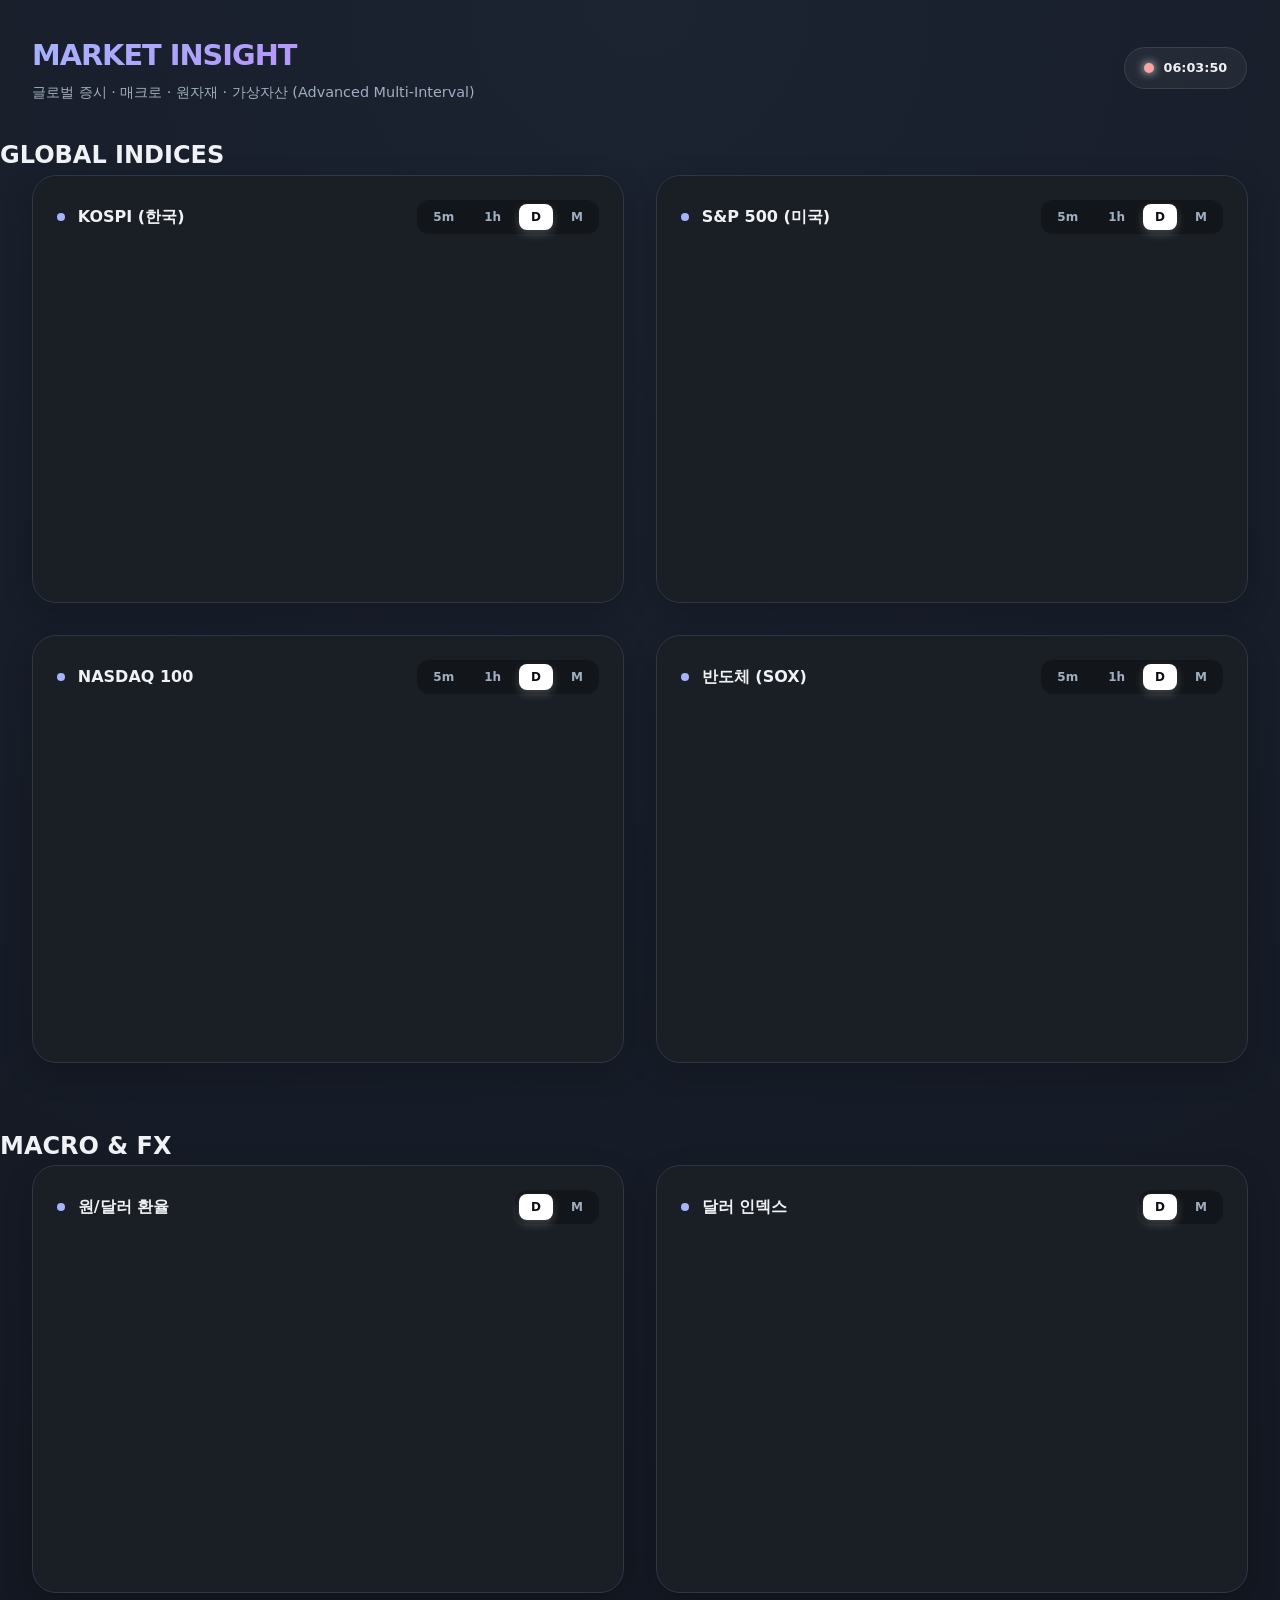
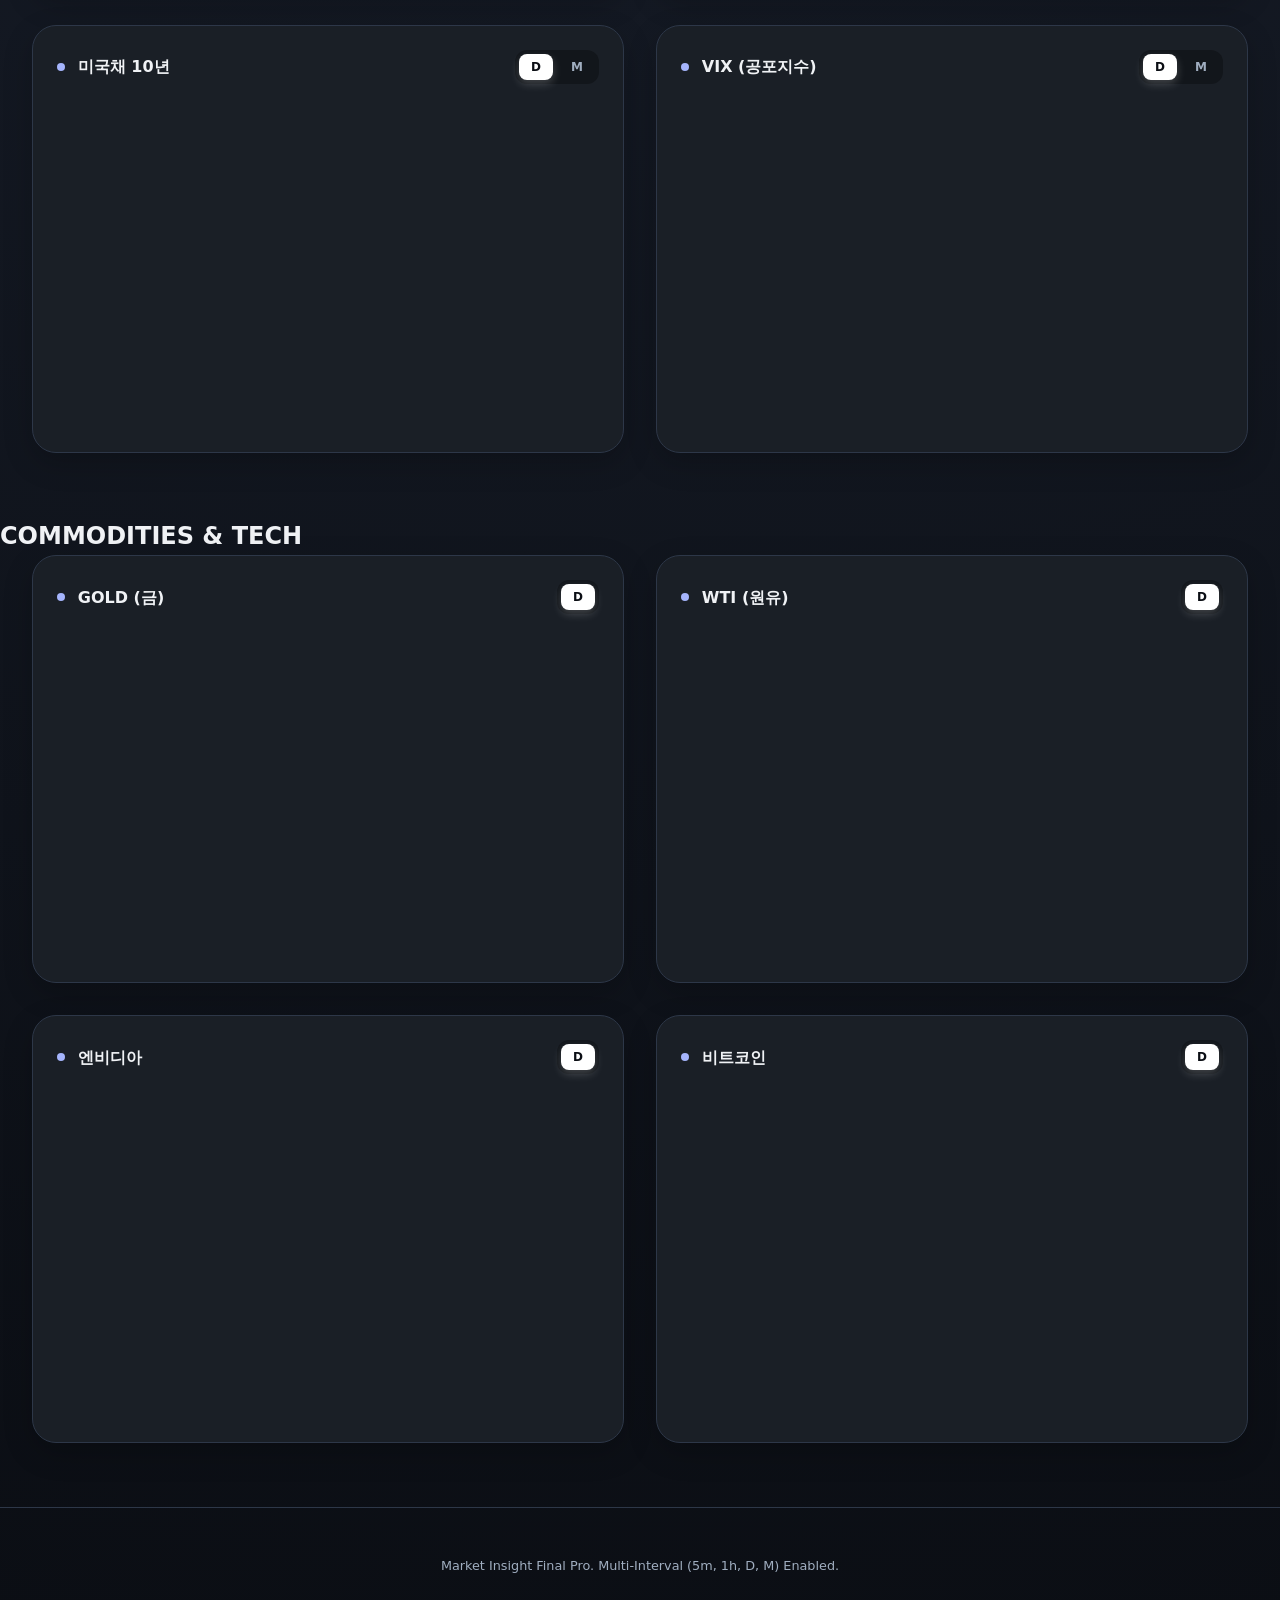
==== index.html @ d7aa54b9 "fix: resolve interval vs range confusion and ensure full visibility for all macro charts using Advan" ====
<!DOCTYPE html>
<html lang="ko">
<head>
    <meta charset="UTF-8">
    <meta name="viewport" content="width=device-width, initial-scale=1.0">
    <title>MARKET INSIGHT - Mega Dashboard</title>
    <link rel="stylesheet" href="style.css">
    <!-- 가장 강력한 고급 차트 라이브러리 로드 -->
    <script type="text/javascript" src="https://s3.tradingview.com/tv.js"></script>
</head>
<body>
    <header class="header">
        <div class="logo-area">
            <h1 class="title">MARKET INSIGHT</h1>
            <p class="subtitle">글로벌 증시 · 매크로 · 원자재 · 가상자산 (Advanced Multi-Interval)</p>
        </div>
        <div class="market-status">
            <span class="status-dot pulse"></span>
            <span id="market-time">LOADING...</span>
        </div>
    </header>

    <main class="container">
        <!-- SECTION 1: GLOBAL INDICES -->
        <section class="dashboard-section">
            <h2 class="section-label">GLOBAL INDICES</h2>
            <div class="dashboard-grid main-grid">
                <div class="chart-card" data-symbol="AMEX:EWY">
                    <div class="card-header">
                        <h3 class="chart-title">KOSPI (한국)</h3>
                        <div class="interval-selector">
                            <button class="int-btn" data-int="5">5m</button>
                            <button class="int-btn" data-int="60">1h</button>
                            <button class="int-btn active" data-int="D">D</button>
                            <button class="int-btn" data-int="M">M</button>
                        </div>
                    </div>
                    <div id="chart_kospi" class="chart-container"></div>
                </div>
                <div class="chart-card" data-symbol="AMEX:SPY">
                    <div class="card-header">
                        <h3 class="chart-title">S&P 500 (미국)</h3>
                        <div class="interval-selector">
                            <button class="int-btn" data-int="5">5m</button>
                            <button class="int-btn" data-int="60">1h</button>
                            <button class="int-btn active" data-int="D">D</button>
                            <button class="int-btn" data-int="M">M</button>
                        </div>
                    </div>
                    <div id="chart_sp500" class="chart-container"></div>
                </div>
                <div class="chart-card" data-symbol="NASDAQ:QQQ">
                    <div class="card-header">
                        <h3 class="chart-title">NASDAQ 100</h3>
                        <div class="interval-selector">
                            <button class="int-btn" data-int="5">5m</button>
                            <button class="int-btn" data-int="60">1h</button>
                            <button class="int-btn active" data-int="D">D</button>
                            <button class="int-btn" data-int="M">M</button>
                        </div>
                    </div>
                    <div id="chart_nasdaq" class="chart-container"></div>
                </div>
                <div class="chart-card" data-symbol="NASDAQ:SOXX">
                    <div class="card-header">
                        <h3 class="chart-title">반도체 (SOX)</h3>
                        <div class="interval-selector">
                            <button class="int-btn" data-int="5">5m</button>
                            <button class="int-btn" data-int="60">1h</button>
                            <button class="int-btn active" data-int="D">D</button>
                            <button class="int-btn" data-int="M">M</button>
                        </div>
                    </div>
                    <div id="chart_sox" class="chart-container"></div>
                </div>
            </div>
        </section>

        <!-- SECTION 2: MACRO & FX -->
        <section class="dashboard-section">
            <h2 class="section-label">MACRO & FX</h2>
            <div class="dashboard-grid sub-grid">
                <div class="chart-card mini" data-symbol="FX_IDC:USDKRW">
                    <div class="card-header"><h3 class="chart-title">원/달러 환율</h3><div class="interval-selector"><button class="int-btn active" data-int="D">D</button><button class="int-btn" data-int="M">M</button></div></div>
                    <div id="chart_fx" class="chart-container small"></div>
                </div>
                <div class="chart-card mini" data-symbol="TVC:DXY">
                    <div class="card-header"><h3 class="chart-title">달러 인덱스</h3><div class="interval-selector"><button class="int-btn active" data-int="D">D</button><button class="int-btn" data-int="M">M</button></div></div>
                    <div id="chart_dxy" class="chart-container small"></div>
                </div>
                <div class="chart-card mini" data-symbol="TVC:US10Y">
                    <div class="card-header"><h3 class="chart-title">미국채 10년</h3><div class="interval-selector"><button class="int-btn active" data-int="D">D</button><button class="int-btn" data-int="M">M</button></div></div>
                    <div id="chart_yield" class="chart-container small"></div>
                </div>
                <div class="chart-card mini" data-symbol="TVC:VIX">
                    <div class="card-header"><h3 class="chart-title">VIX (공포지수)</h3><div class="interval-selector"><button class="int-btn active" data-int="D">D</button><button class="int-btn" data-int="M">M</button></div></div>
                    <div id="chart_vix" class="chart-container small"></div>
                </div>
            </div>
        </section>

        <!-- SECTION 3: ASSETS -->
        <section class="dashboard-section">
            <h2 class="section-label">COMMODITIES & TECH</h2>
            <div class="dashboard-grid sub-grid">
                <div class="chart-card mini" data-symbol="TVC:GOLD">
                    <div class="card-header"><h3 class="chart-title">GOLD (금)</h3><div class="interval-selector"><button class="int-btn active" data-int="D">D</button></div></div>
                    <div id="chart_gold" class="chart-container small"></div>
                </div>
                <div class="chart-card mini" data-symbol="TVC:USOIL">
                    <div class="card-header"><h3 class="chart-title">WTI (원유)</h3><div class="interval-selector"><button class="int-btn active" data-int="D">D</button></div></div>
                    <div id="chart_oil" class="chart-container small"></div>
                </div>
                <div class="chart-card mini" data-symbol="NASDAQ:NVDA">
                    <div class="card-header"><h3 class="chart-title">엔비디아</h3><div class="interval-selector"><button class="int-btn active" data-int="D">D</button></div></div>
                    <div id="chart_nvda" class="chart-container small"></div>
                </div>
                <div class="chart-card mini" data-symbol="BINANCE:BTCUSDT">
                    <div class="card-header"><h3 class="chart-title">비트코인</h3><div class="interval-selector"><button class="int-btn active" data-int="D">D</button></div></div>
                    <div id="chart_btc" class="chart-container small"></div>
                </div>
            </div>
        </section>
    </main>

    <footer class="footer">
        <p>Market Insight Final Pro. Multi-Interval (5m, 1h, D, M) Enabled.</p>
    </footer>

    <script src="main.js"></script>
</body>
</html>
---- style.css ----
:root {
    --bg-color: #0b0e14;
    --card-bg: #1a1f26;
    --text-primary: #f0f2f5;
    --text-secondary: #a0aec0;
    --border-color: #2d3748;
    
    /* MZ Pastel Palette */
    --pastel-blue: #a5b4fc;   /* Lavender Blue */
    --pastel-peach: #fda4af;  /* Soft Coral */
    --pastel-mint: #99f6e4;   /* Mint */
    --pastel-purple: #c084fc; /* Violet */
    --pastel-green: #bef264;  /* Lime/Sage */
    --pastel-rose: #fca5a5;   /* Rose */
    
    --accent-color: var(--pastel-blue);
}

* {
    margin: 0;
    padding: 0;
    box-sizing: border-box;
    font-family: 'Pretendard', -apple-system, BlinkMacSystemFont, system-ui, Roboto, sans-serif;
}

body {
    background-color: var(--bg-color);
    background-image: radial-gradient(circle at 50% 0%, #1c2331 0%, #0b0e14 100%);
    color: var(--text-primary);
    line-height: 1.6;
    overflow-x: hidden;
}

/* Header */
.header {
    display: flex;
    justify-content: space-between;
    align-items: center;
    padding: 2rem;
    background: transparent;
}

.title {
    font-size: 1.8rem;
    font-weight: 900;
    letter-spacing: -1px;
    background: linear-gradient(135deg, var(--pastel-blue), var(--pastel-purple));
    -webkit-background-clip: text;
    -webkit-text-fill-color: transparent;
    margin-bottom: 0.2rem;
}

.subtitle {
    font-size: 0.9rem;
    color: var(--text-secondary);
    font-weight: 500;
}

.market-status {
    display: flex;
    align-items: center;
    gap: 0.6rem;
    font-size: 0.8rem;
    font-weight: 700;
    background: rgba(255, 255, 255, 0.05);
    padding: 0.6rem 1.2rem;
    border-radius: 50px;
    backdrop-filter: blur(10px);
    border: 1px solid rgba(255, 255, 255, 0.1);
}

.status-dot {
    width: 10px;
    height: 10px;
    border-radius: 50%;
    box-shadow: 0 0 10px currentColor;
}

/* Dashboard Grid */
.dashboard-grid {
    display: grid;
    grid-template-columns: repeat(auto-fit, minmax(450px, 1fr));
    gap: 2rem;
    padding: 0 2rem 4rem;
    max-width: 1800px;
    margin: 0 auto;
}

.chart-card {
    background: var(--card-bg);
    border: 1px solid var(--border-color);
    border-radius: 24px;
    padding: 1.5rem;
    display: flex;
    flex-direction: column;
    transition: all 0.3s cubic-bezier(0.4, 0, 0.2, 1);
    box-shadow: 0 10px 30px rgba(0, 0, 0, 0.2);
}

.chart-card:hover {
    transform: translateY(-5px);
    border-color: rgba(255, 255, 255, 0.2);
    box-shadow: 0 20px 40px rgba(0, 0, 0, 0.4);
}

.card-header {
    display: flex;
    justify-content: space-between;
    align-items: center;
    margin-bottom: 1.5rem;
}

.chart-title {
    font-size: 1rem;
    font-weight: 700;
    color: var(--text-primary);
    display: flex;
    align-items: center;
    gap: 0.8rem;
}

.chart-title::before {
    content: '';
    width: 8px;
    height: 8px;
    border-radius: 50%;
    background-color: var(--accent-color);
}

/* Interval Selector */
.interval-selector {
    display: flex;
    gap: 6px;
    background: rgba(0, 0, 0, 0.3);
    padding: 4px;
    border-radius: 12px;
}

.int-btn {
    background: none;
    border: none;
    color: var(--text-secondary);
    font-size: 0.75rem;
    font-weight: 700;
    padding: 6px 12px;
    cursor: pointer;
    border-radius: 8px;
    transition: all 0.2s;
}

.int-btn:hover {
    color: white;
}

.int-btn.active {
    background: white;
    color: var(--bg-color);
    box-shadow: 0 4px 10px rgba(255, 255, 255, 0.2);
}

.chart-container {
    flex-grow: 1;
    min-height: 320px;
    width: 100%;
    border-radius: 16px;
    overflow: hidden;
}

/* Footer */
.footer {
    text-align: center;
    padding: 3rem;
    color: var(--text-secondary);
    font-size: 0.8rem;
    border-top: 1px solid var(--border-color);
}

/* Responsive */
@media (max-width: 768px) {
    .dashboard-grid {
        grid-template-columns: 1fr;
        padding: 1rem;
    }
}
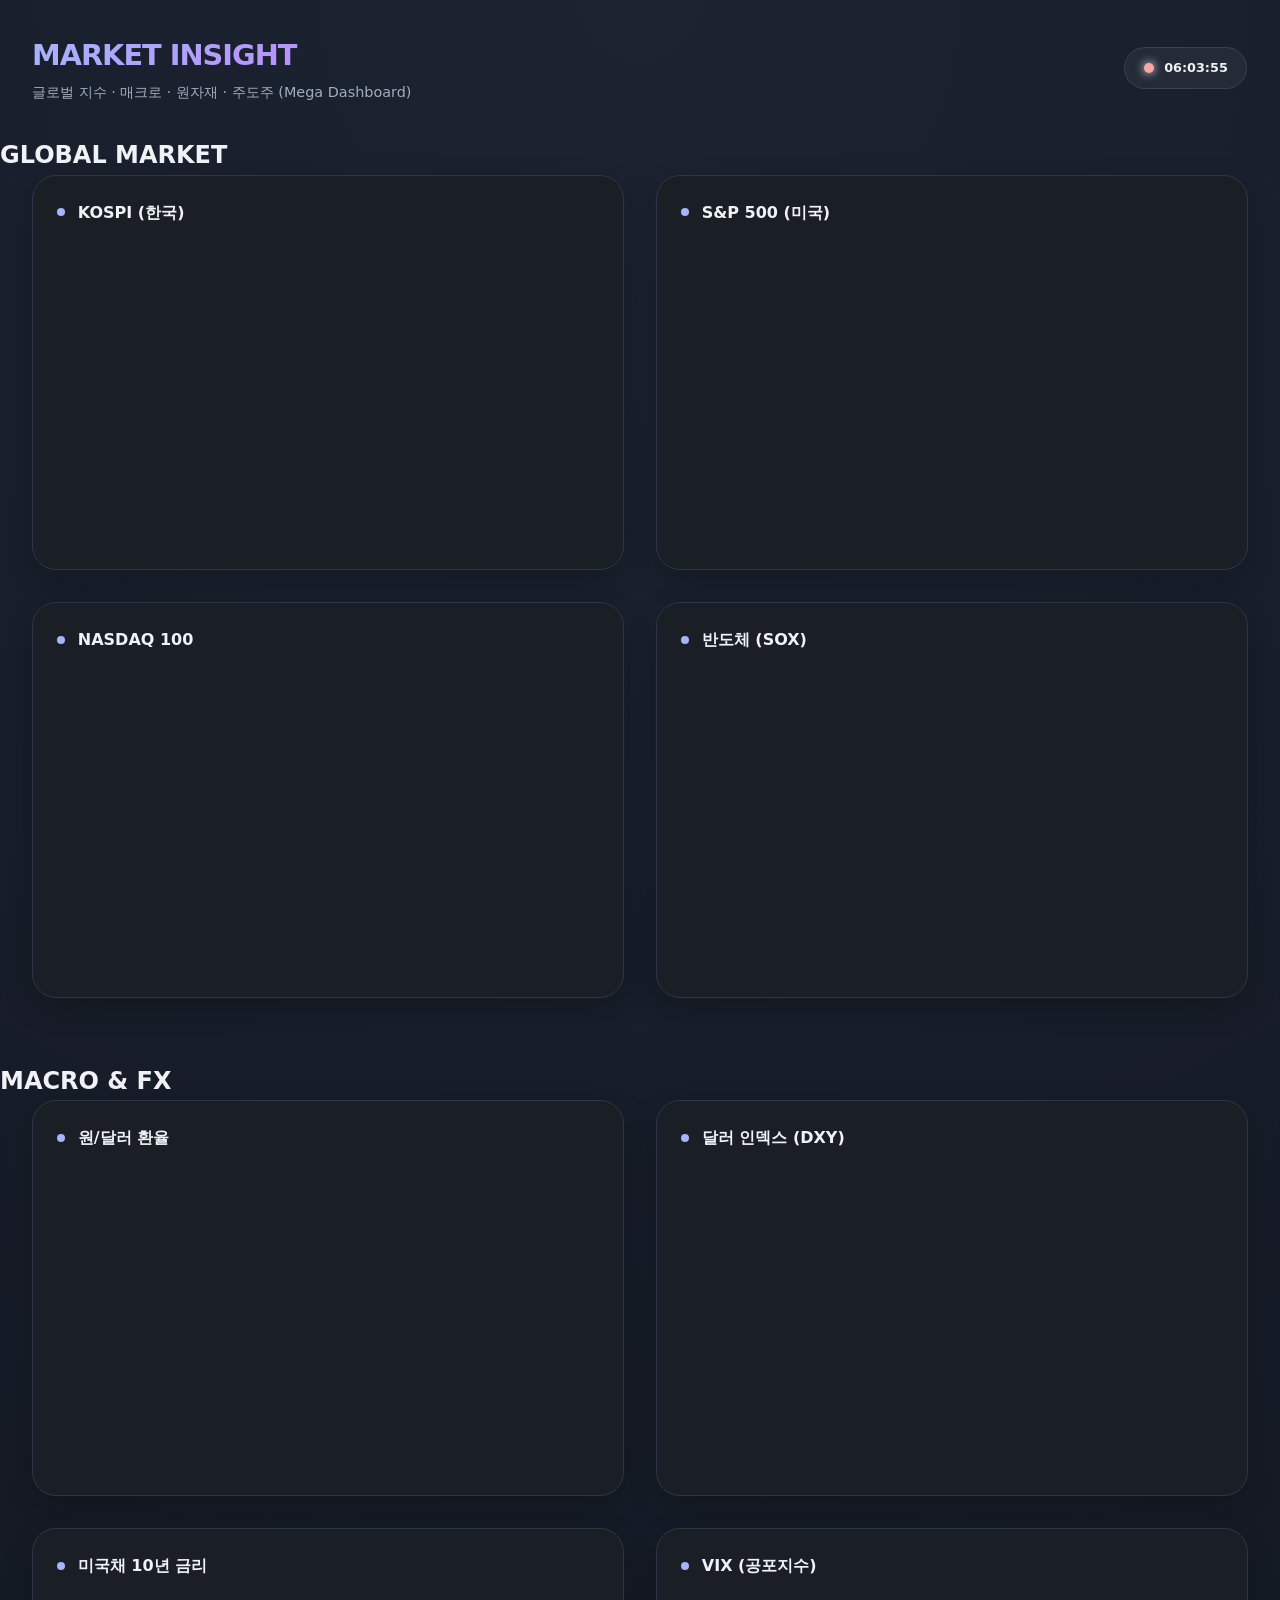
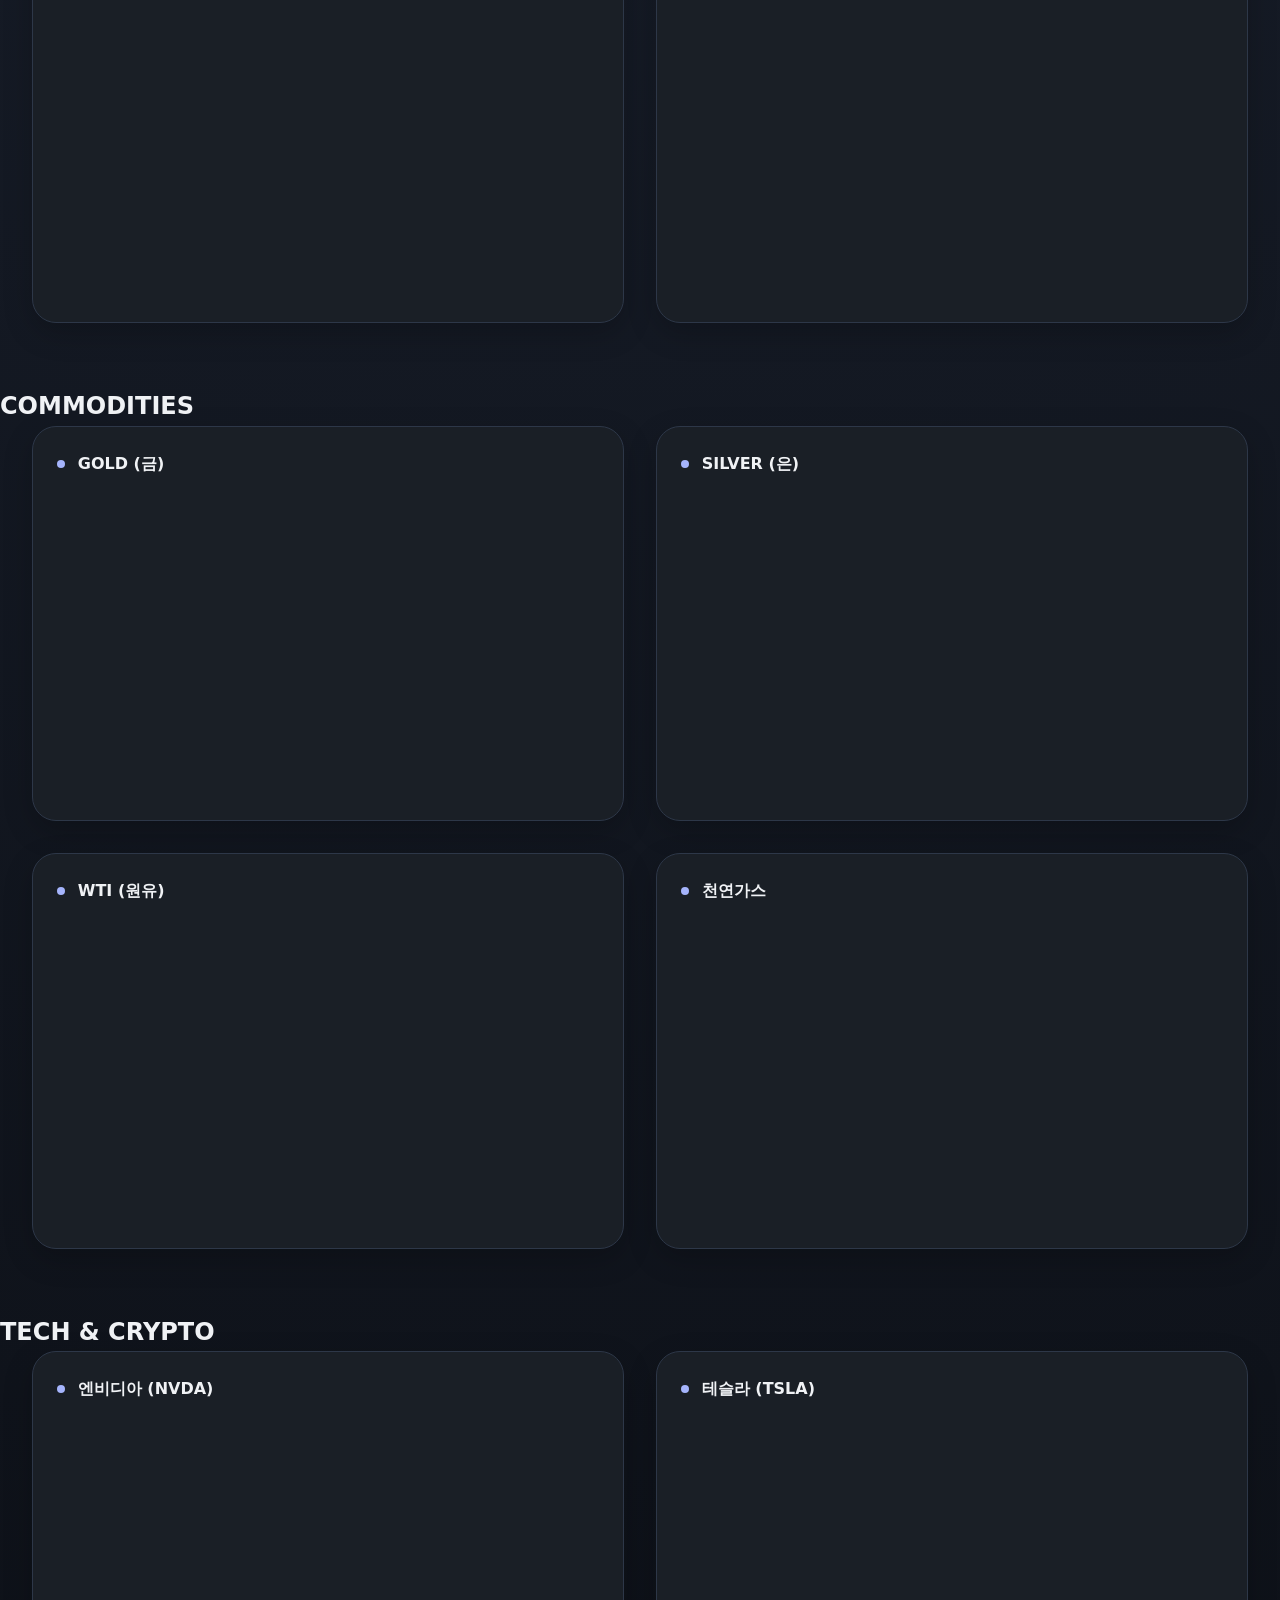
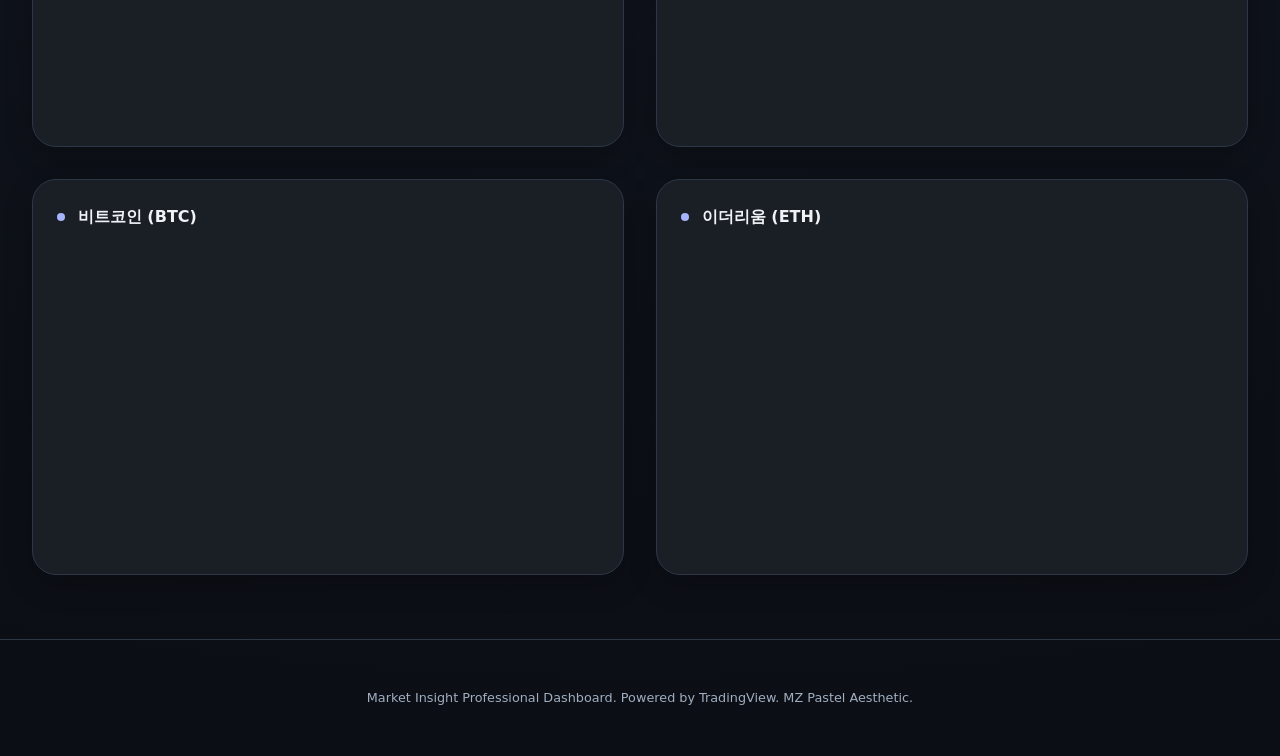
==== commit 7c446da2: "fix: resolve Apple chart fallback issue and ensure full visibility for macro indices with precise sy" ====
--- a/index.html
+++ b/index.html
@@ -5,14 +5,14 @@
     <meta name="viewport" content="width=device-width, initial-scale=1.0">
     <title>MARKET INSIGHT - Mega Dashboard</title>
     <link rel="stylesheet" href="style.css">
-    <!-- 가장 강력한 고급 차트 라이브러리 로드 -->
+    <!-- TradingView 라이브러리 로드 -->
     <script type="text/javascript" src="https://s3.tradingview.com/tv.js"></script>
 </head>
 <body>
     <header class="header">
         <div class="logo-area">
             <h1 class="title">MARKET INSIGHT</h1>
-            <p class="subtitle">글로벌 증시 · 매크로 · 원자재 · 가상자산 (Advanced Multi-Interval)</p>
+            <p class="subtitle">글로벌 지수 · 매크로 · 원자재 · 주도주 (Mega Dashboard)</p>
         </div>
         <div class="market-status">
             <span class="status-dot pulse"></span>
@@ -21,110 +21,53 @@
     </header>
 
     <main class="container">
-        <!-- SECTION 1: GLOBAL INDICES -->
+        <!-- SECTION 1: GLOBAL MARKET (지수) -->
         <section class="dashboard-section">
-            <h2 class="section-label">GLOBAL INDICES</h2>
+            <h2 class="section-label">GLOBAL MARKET</h2>
             <div class="dashboard-grid main-grid">
-                <div class="chart-card" data-symbol="AMEX:EWY">
-                    <div class="card-header">
-                        <h3 class="chart-title">KOSPI (한국)</h3>
-                        <div class="interval-selector">
-                            <button class="int-btn" data-int="5">5m</button>
-                            <button class="int-btn" data-int="60">1h</button>
-                            <button class="int-btn active" data-int="D">D</button>
-                            <button class="int-btn" data-int="M">M</button>
-                        </div>
-                    </div>
-                    <div id="chart_kospi" class="chart-container"></div>
-                </div>
-                <div class="chart-card" data-symbol="AMEX:SPY">
-                    <div class="card-header">
-                        <h3 class="chart-title">S&P 500 (미국)</h3>
-                        <div class="interval-selector">
-                            <button class="int-btn" data-int="5">5m</button>
-                            <button class="int-btn" data-int="60">1h</button>
-                            <button class="int-btn active" data-int="D">D</button>
-                            <button class="int-btn" data-int="M">M</button>
-                        </div>
-                    </div>
-                    <div id="chart_sp500" class="chart-container"></div>
-                </div>
-                <div class="chart-card" data-symbol="NASDAQ:QQQ">
-                    <div class="card-header">
-                        <h3 class="chart-title">NASDAQ 100</h3>
-                        <div class="interval-selector">
-                            <button class="int-btn" data-int="5">5m</button>
-                            <button class="int-btn" data-int="60">1h</button>
-                            <button class="int-btn active" data-int="D">D</button>
-                            <button class="int-btn" data-int="M">M</button>
-                        </div>
-                    </div>
-                    <div id="chart_nasdaq" class="chart-container"></div>
-                </div>
-                <div class="chart-card" data-symbol="NASDAQ:SOXX">
-                    <div class="card-header">
-                        <h3 class="chart-title">반도체 (SOX)</h3>
-                        <div class="interval-selector">
-                            <button class="int-btn" data-int="5">5m</button>
-                            <button class="int-btn" data-int="60">1h</button>
-                            <button class="int-btn active" data-int="D">D</button>
-                            <button class="int-btn" data-int="M">M</button>
-                        </div>
-                    </div>
-                    <div id="chart_sox" class="chart-container"></div>
-                </div>
+                <div class="chart-card" data-symbol="AMEX:EWY"><h3 class="chart-title">KOSPI (한국)</h3><div id="chart_kospi" class="chart-container"></div></div>
+                <div class="chart-card" data-symbol="AMEX:SPY"><h3 class="chart-title">S&P 500 (미국)</h3><div id="chart_sp500" class="chart-container"></div></div>
+                <div class="chart-card" data-symbol="NASDAQ:QQQ"><h3 class="chart-title">NASDAQ 100</h3><div id="chart_nasdaq" class="chart-container"></div></div>
+                <div class="chart-card" data-symbol="NASDAQ:SOXX"><h3 class="chart-title">반도체 (SOX)</h3><div id="chart_sox" class="chart-container"></div></div>
             </div>
         </section>
 
-        <!-- SECTION 2: MACRO & FX -->
+        <!-- SECTION 2: MACRO & FX (거시 지표 - 애플로 안 튕기게 심볼 고정) -->
         <section class="dashboard-section">
             <h2 class="section-label">MACRO & FX</h2>
             <div class="dashboard-grid sub-grid">
-                <div class="chart-card mini" data-symbol="FX_IDC:USDKRW">
-                    <div class="card-header"><h3 class="chart-title">원/달러 환율</h3><div class="interval-selector"><button class="int-btn active" data-int="D">D</button><button class="int-btn" data-int="M">M</button></div></div>
-                    <div id="chart_fx" class="chart-container small"></div>
-                </div>
-                <div class="chart-card mini" data-symbol="TVC:DXY">
-                    <div class="card-header"><h3 class="chart-title">달러 인덱스</h3><div class="interval-selector"><button class="int-btn active" data-int="D">D</button><button class="int-btn" data-int="M">M</button></div></div>
-                    <div id="chart_dxy" class="chart-container small"></div>
-                </div>
-                <div class="chart-card mini" data-symbol="TVC:US10Y">
-                    <div class="card-header"><h3 class="chart-title">미국채 10년</h3><div class="interval-selector"><button class="int-btn active" data-int="D">D</button><button class="int-btn" data-int="M">M</button></div></div>
-                    <div id="chart_yield" class="chart-container small"></div>
-                </div>
-                <div class="chart-card mini" data-symbol="TVC:VIX">
-                    <div class="card-header"><h3 class="chart-title">VIX (공포지수)</h3><div class="interval-selector"><button class="int-btn active" data-int="D">D</button><button class="int-btn" data-int="M">M</button></div></div>
-                    <div id="chart_vix" class="chart-container small"></div>
-                </div>
+                <div class="chart-card mini" data-symbol="FX_IDC:USDKRW"><h3 class="chart-title">원/달러 환율</h3><div id="chart_fx" class="chart-container small"></div></div>
+                <div class="chart-card mini" data-symbol="TVC:DXY"><h3 class="chart-title">달러 인덱스 (DXY)</h3><div id="chart_dxy" class="chart-container small"></div></div>
+                <div class="chart-card mini" data-symbol="TVC:US10Y"><h3 class="chart-title">미국채 10년 금리</h3><div id="chart_yield" class="chart-container small"></div></div>
+                <div class="chart-card mini" data-symbol="TVC:VIX"><h3 class="chart-title">VIX (공포지수)</h3><div id="chart_vix" class="chart-container small"></div></div>
             </div>
         </section>
 
-        <!-- SECTION 3: ASSETS -->
+        <!-- SECTION 3: COMMODITIES (원자재) -->
         <section class="dashboard-section">
-            <h2 class="section-label">COMMODITIES & TECH</h2>
+            <h2 class="section-label">COMMODITIES</h2>
             <div class="dashboard-grid sub-grid">
-                <div class="chart-card mini" data-symbol="TVC:GOLD">
-                    <div class="card-header"><h3 class="chart-title">GOLD (금)</h3><div class="interval-selector"><button class="int-btn active" data-int="D">D</button></div></div>
-                    <div id="chart_gold" class="chart-container small"></div>
-                </div>
-                <div class="chart-card mini" data-symbol="TVC:USOIL">
-                    <div class="card-header"><h3 class="chart-title">WTI (원유)</h3><div class="interval-selector"><button class="int-btn active" data-int="D">D</button></div></div>
-                    <div id="chart_oil" class="chart-container small"></div>
-                </div>
-                <div class="chart-card mini" data-symbol="NASDAQ:NVDA">
-                    <div class="card-header"><h3 class="chart-title">엔비디아</h3><div class="interval-selector"><button class="int-btn active" data-int="D">D</button></div></div>
-                    <div id="chart_nvda" class="chart-container small"></div>
-                </div>
-                <div class="chart-card mini" data-symbol="BINANCE:BTCUSDT">
-                    <div class="card-header"><h3 class="chart-title">비트코인</h3><div class="interval-selector"><button class="int-btn active" data-int="D">D</button></div></div>
-                    <div id="chart_btc" class="chart-container small"></div>
-                </div>
+                <div class="chart-card mini" data-symbol="TVC:GOLD"><h3 class="chart-title">GOLD (금)</h3><div id="chart_gold" class="chart-container small"></div></div>
+                <div class="chart-card mini" data-symbol="TVC:SILVER"><h3 class="chart-title">SILVER (은)</h3><div id="chart_silver" class="chart-container small"></div></div>
+                <div class="chart-card mini" data-symbol="TVC:USOIL"><h3 class="chart-title">WTI (원유)</h3><div id="chart_oil" class="chart-container small"></div></div>
+                <div class="chart-card mini" data-symbol="TVC:NATURALGAS"><h3 class="chart-title">천연가스</h3><div id="chart_gas" class="chart-container small"></div></div>
+            </div>
+        </section>
+
+        <!-- SECTION 4: TECH & CRYPTO (주도주 및 코인) -->
+        <section class="dashboard-section">
+            <h2 class="section-label">TECH & CRYPTO</h2>
+            <div class="dashboard-grid sub-grid">
+                <div class="chart-card mini" data-symbol="NASDAQ:NVDA"><h3 class="chart-title">엔비디아 (NVDA)</h3><div id="chart_nvda" class="chart-container small"></div></div>
+                <div class="chart-card mini" data-symbol="NASDAQ:TSLA"><h3 class="chart-title">테슬라 (TSLA)</h3><div id="chart_tsla" class="chart-container small"></div></div>
+                <div class="chart-card mini" data-symbol="BINANCE:BTCUSDT"><h3 class="chart-title">비트코인 (BTC)</h3><div id="chart_btc" class="chart-container small"></div></div>
+                <div class="chart-card mini" data-symbol="BINANCE:ETHUSDT"><h3 class="chart-title">이더리움 (ETH)</h3><div id="chart_eth" class="chart-container small"></div></div>
             </div>
         </section>
     </main>
 
     <footer class="footer">
-        <p>Market Insight Final Pro. Multi-Interval (5m, 1h, D, M) Enabled.</p>
+        <p>Market Insight Professional Dashboard. Powered by TradingView. MZ Pastel Aesthetic.</p>
     </footer>
 
     <script src="main.js"></script>
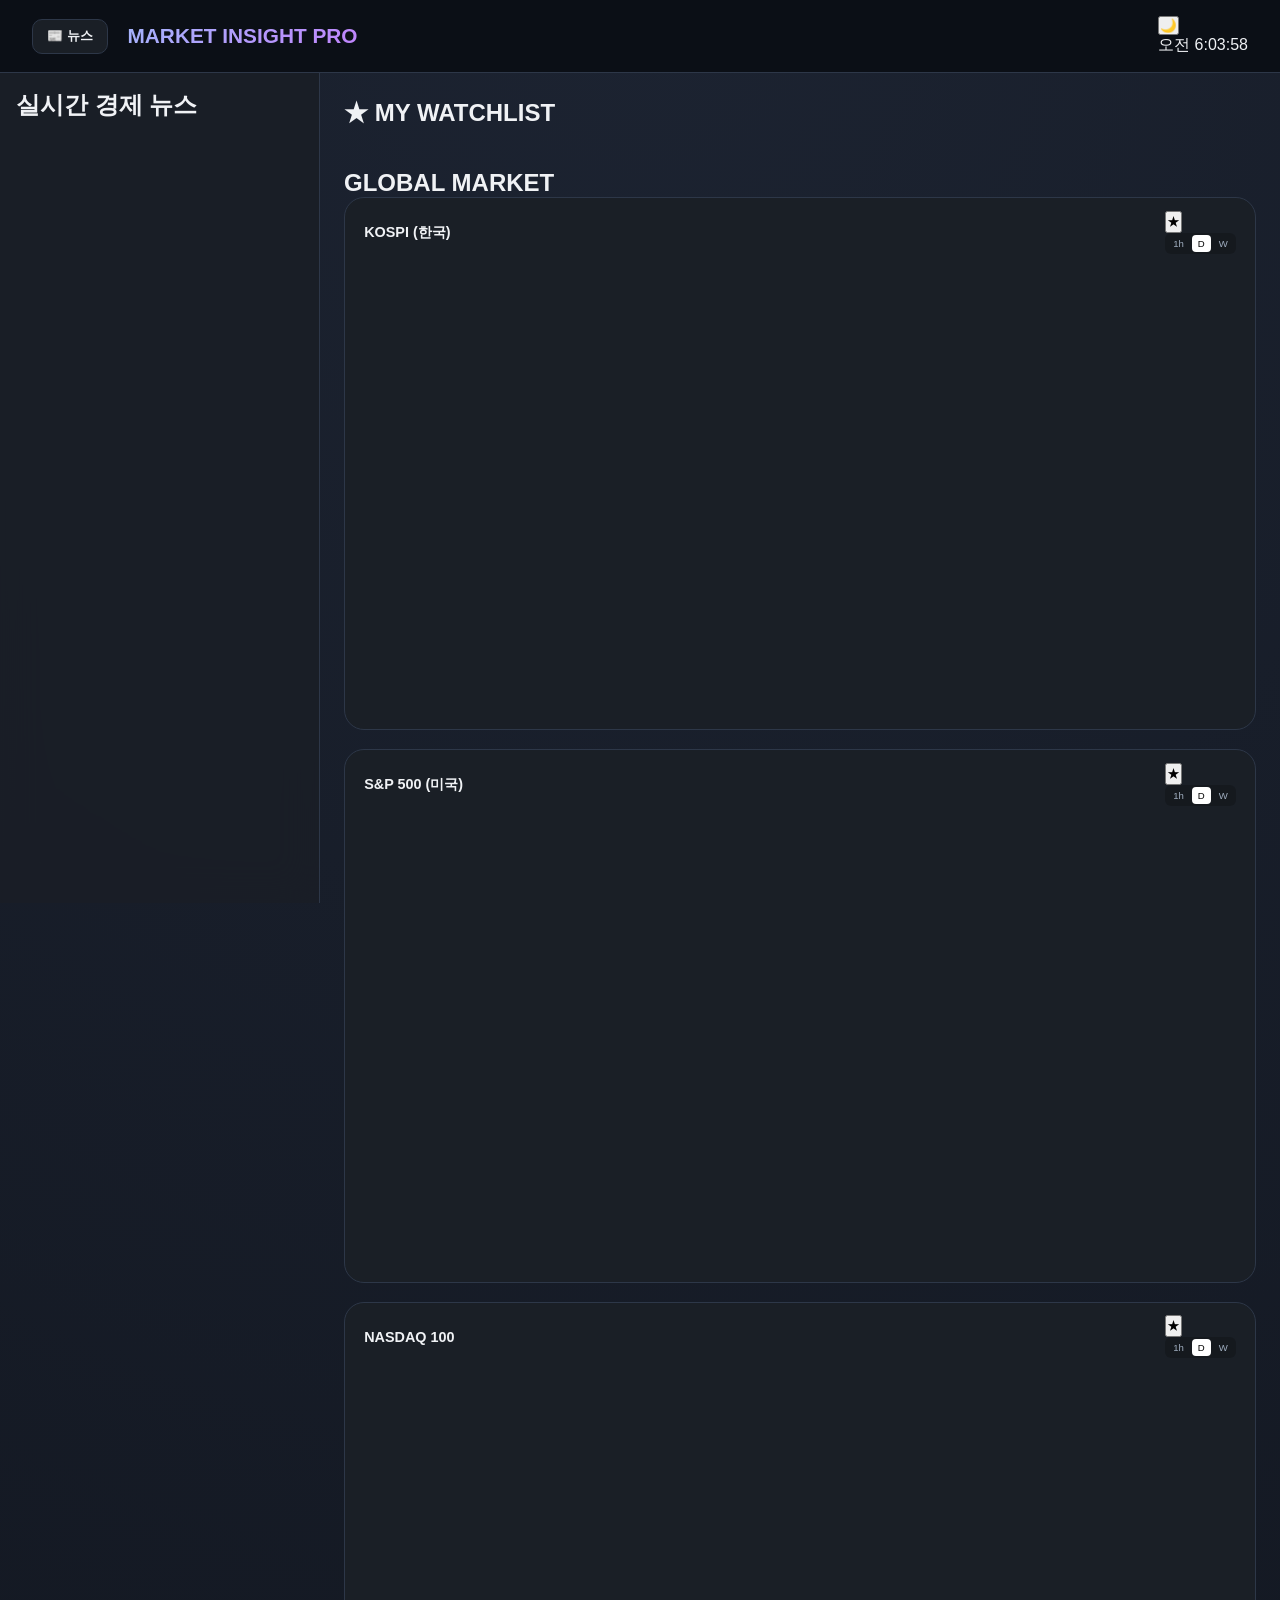
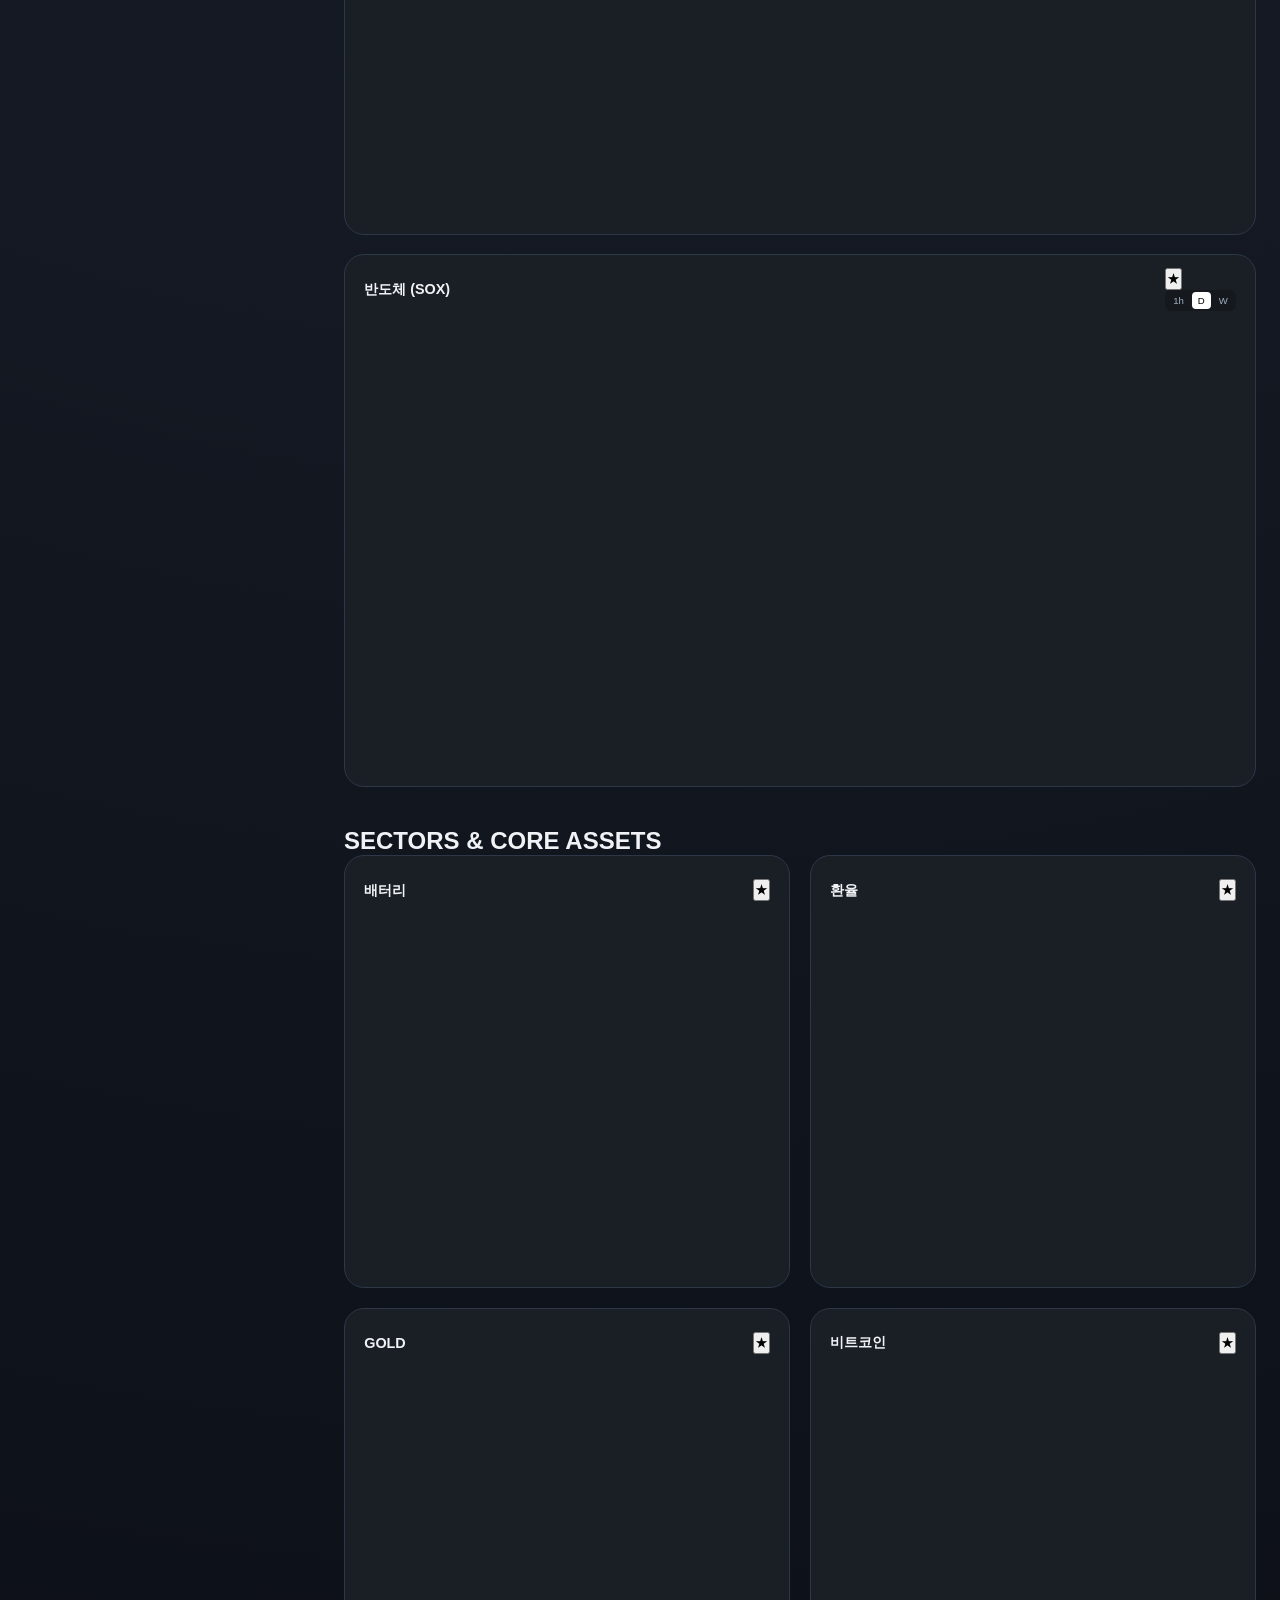
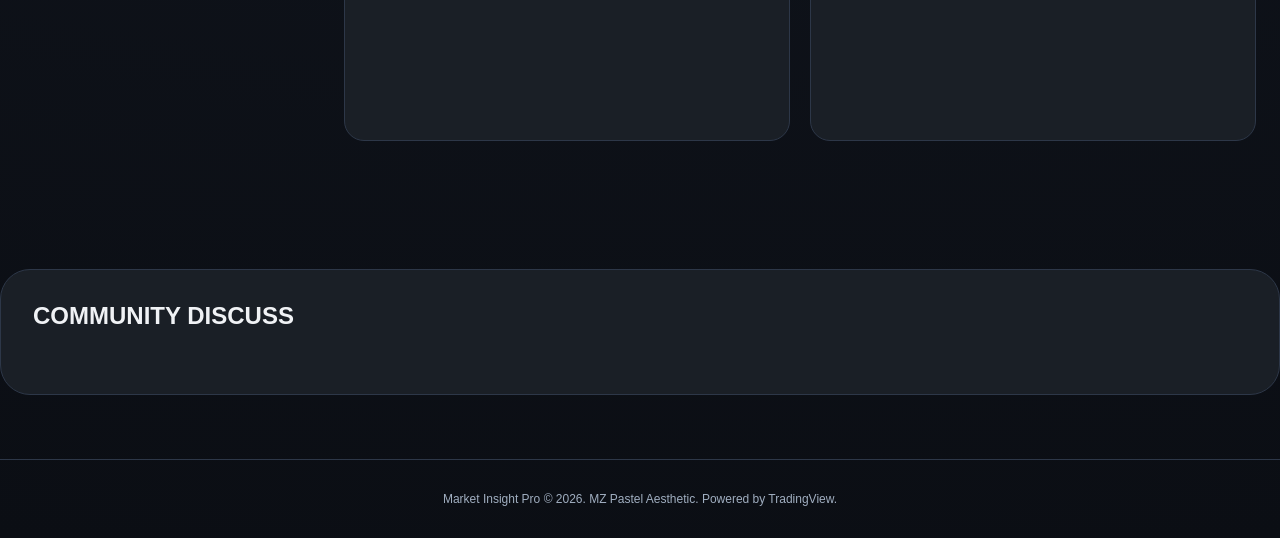
==== commit 8e2c173c: "feat: integrate Disqus comment section at the bottom of the dashboard" ====
--- a/index.html
+++ b/index.html
@@ -3,71 +3,142 @@
 <head>
     <meta charset="UTF-8">
     <meta name="viewport" content="width=device-width, initial-scale=1.0">
-    <title>MARKET INSIGHT - Mega Dashboard</title>
+    <title>MARKET INSIGHT Pro - Personal Investment Platform</title>
     <link rel="stylesheet" href="style.css">
-    <!-- TradingView 라이브러리 로드 -->
     <script type="text/javascript" src="https://s3.tradingview.com/tv.js"></script>
 </head>
-<body>
+<body class="pastel-dark sidebar-open">
     <header class="header">
-        <div class="logo-area">
-            <h1 class="title">MARKET INSIGHT</h1>
-            <p class="subtitle">글로벌 지수 · 매크로 · 원자재 · 주도주 (Mega Dashboard)</p>
+        <div class="header-left">
+            <button id="news-toggle-btn" class="icon-btn" title="뉴스 피드 토글">📰 뉴스</button>
+            <div class="logo-area">
+                <h1 class="title">MARKET INSIGHT <span class="pro-badge">PRO</span></h1>
+            </div>
         </div>
-        <div class="market-status">
-            <span class="status-dot pulse"></span>
-            <span id="market-time">LOADING...</span>
+        <div class="header-controls">
+            <div class="theme-toggle">
+                <button id="theme-btn" title="테마 변경">🌙</button>
+            </div>
+            <div class="market-status">
+                <span class="status-dot pulse"></span>
+                <span id="market-time">LOADING...</span>
+            </div>
         </div>
     </header>
 
-    <main class="container">
-        <!-- SECTION 1: GLOBAL MARKET (지수) -->
-        <section class="dashboard-section">
-            <h2 class="section-label">GLOBAL MARKET</h2>
-            <div class="dashboard-grid main-grid">
-                <div class="chart-card" data-symbol="AMEX:EWY"><h3 class="chart-title">KOSPI (한국)</h3><div id="chart_kospi" class="chart-container"></div></div>
-                <div class="chart-card" data-symbol="AMEX:SPY"><h3 class="chart-title">S&P 500 (미국)</h3><div id="chart_sp500" class="chart-container"></div></div>
-                <div class="chart-card" data-symbol="NASDAQ:QQQ"><h3 class="chart-title">NASDAQ 100</h3><div id="chart_nasdaq" class="chart-container"></div></div>
-                <div class="chart-card" data-symbol="NASDAQ:SOXX"><h3 class="chart-title">반도체 (SOX)</h3><div id="chart_sox" class="chart-container"></div></div>
+    <div class="main-layout">
+        <aside id="sidebar" class="sidebar news-sidebar">
+            <div class="sidebar-header">
+                <h2 class="sidebar-label">실시간 경제 뉴스</h2>
             </div>
-        </section>
+            <div id="tradingview-news" class="news-container">
+                <!-- TradingView News Widget -->
+            </div>
+        </aside>
 
-        <!-- SECTION 2: MACRO & FX (거시 지표 - 애플로 안 튕기게 심볼 고정) -->
-        <section class="dashboard-section">
-            <h2 class="section-label">MACRO & FX</h2>
-            <div class="dashboard-grid sub-grid">
-                <div class="chart-card mini" data-symbol="FX_IDC:USDKRW"><h3 class="chart-title">원/달러 환율</h3><div id="chart_fx" class="chart-container small"></div></div>
-                <div class="chart-card mini" data-symbol="TVC:DXY"><h3 class="chart-title">달러 인덱스 (DXY)</h3><div id="chart_dxy" class="chart-container small"></div></div>
-                <div class="chart-card mini" data-symbol="TVC:US10Y"><h3 class="chart-title">미국채 10년 금리</h3><div id="chart_yield" class="chart-container small"></div></div>
-                <div class="chart-card mini" data-symbol="TVC:VIX"><h3 class="chart-title">VIX (공포지수)</h3><div id="chart_vix" class="chart-container small"></div></div>
-            </div>
-        </section>
+        <main class="content-area container">
+            <!-- SECTION 0: MY WATCHLIST -->
+            <section id="watchlist-section" class="dashboard-section hidden">
+                <h2 class="section-label">★ MY WATCHLIST</h2>
+                <div id="watchlist-grid" class="dashboard-grid main-grid"></div>
+            </section>
 
-        <!-- SECTION 3: COMMODITIES (원자재) -->
-        <section class="dashboard-section">
-            <h2 class="section-label">COMMODITIES</h2>
-            <div class="dashboard-grid sub-grid">
-                <div class="chart-card mini" data-symbol="TVC:GOLD"><h3 class="chart-title">GOLD (금)</h3><div id="chart_gold" class="chart-container small"></div></div>
-                <div class="chart-card mini" data-symbol="TVC:SILVER"><h3 class="chart-title">SILVER (은)</h3><div id="chart_silver" class="chart-container small"></div></div>
-                <div class="chart-card mini" data-symbol="TVC:USOIL"><h3 class="chart-title">WTI (원유)</h3><div id="chart_oil" class="chart-container small"></div></div>
-                <div class="chart-card mini" data-symbol="TVC:NATURALGAS"><h3 class="chart-title">천연가스</h3><div id="chart_gas" class="chart-container small"></div></div>
-            </div>
-        </section>
+            <!-- SECTION 1: GLOBAL MARKET -->
+            <section class="dashboard-section">
+                <h2 class="section-label">GLOBAL MARKET</h2>
+                <div class="dashboard-grid main-grid">
+                    <div class="chart-card" data-symbol="AMEX:EWY" data-id="kospi">
+                        <div class="card-header">
+                            <h3 class="chart-title">KOSPI (한국)</h3>
+                            <div class="card-actions">
+                                <button class="fav-btn">★</button>
+                                <div class="interval-selector">
+                                    <button class="int-btn" data-int="60">1h</button>
+                                    <button class="int-btn active" data-int="D">D</button>
+                                    <button class="int-btn" data-int="W">W</button>
+                                </div>
+                            </div>
+                        </div>
+                        <div id="chart_kospi" class="chart-container"></div>
+                    </div>
+                    <div class="chart-card" data-symbol="AMEX:SPY" data-id="sp500">
+                        <div class="card-header">
+                            <h3 class="chart-title">S&P 500 (미국)</h3>
+                            <div class="card-actions">
+                                <button class="fav-btn">★</button>
+                                <div class="interval-selector">
+                                    <button class="int-btn" data-int="60">1h</button>
+                                    <button class="int-btn active" data-int="D">D</button>
+                                    <button class="int-btn" data-int="W">W</button>
+                                </div>
+                            </div>
+                        </div>
+                        <div id="chart_sp500" class="chart-container"></div>
+                    </div>
+                    <div class="chart-card" data-symbol="NASDAQ:QQQ" data-id="nasdaq">
+                        <div class="card-header">
+                            <h3 class="chart-title">NASDAQ 100</h3>
+                            <div class="card-actions">
+                                <button class="fav-btn">★</button>
+                                <div class="interval-selector">
+                                    <button class="int-btn" data-int="60">1h</button>
+                                    <button class="int-btn active" data-int="D">D</button>
+                                    <button class="int-btn" data-int="W">W</button>
+                                </div>
+                            </div>
+                        </div>
+                        <div id="chart_nasdaq" class="chart-container"></div>
+                    </div>
+                    <div class="chart-card" data-symbol="NASDAQ:SOXX" data-id="sox">
+                        <div class="card-header">
+                            <h3 class="chart-title">반도체 (SOX)</h3>
+                            <div class="card-actions">
+                                <button class="fav-btn">★</button>
+                                <div class="interval-selector">
+                                    <button class="int-btn" data-int="60">1h</button>
+                                    <button class="int-btn active" data-int="D">D</button>
+                                    <button class="int-btn" data-int="W">W</button>
+                                </div>
+                            </div>
+                        </div>
+                        <div id="chart_sox" class="chart-container"></div>
+                    </div>
+                </div>
+            </section>
 
-        <!-- SECTION 4: TECH & CRYPTO (주도주 및 코인) -->
-        <section class="dashboard-section">
-            <h2 class="section-label">TECH & CRYPTO</h2>
-            <div class="dashboard-grid sub-grid">
-                <div class="chart-card mini" data-symbol="NASDAQ:NVDA"><h3 class="chart-title">엔비디아 (NVDA)</h3><div id="chart_nvda" class="chart-container small"></div></div>
-                <div class="chart-card mini" data-symbol="NASDAQ:TSLA"><h3 class="chart-title">테슬라 (TSLA)</h3><div id="chart_tsla" class="chart-container small"></div></div>
-                <div class="chart-card mini" data-symbol="BINANCE:BTCUSDT"><h3 class="chart-title">비트코인 (BTC)</h3><div id="chart_btc" class="chart-container small"></div></div>
-                <div class="chart-card mini" data-symbol="BINANCE:ETHUSDT"><h3 class="chart-title">이더리움 (ETH)</h3><div id="chart_eth" class="chart-container small"></div></div>
-            </div>
-        </section>
-    </main>
+            <!-- SECTION 2: CORE ASSETS -->
+            <section class="dashboard-section">
+                <h2 class="section-label">SECTORS & CORE ASSETS</h2>
+                <div class="dashboard-grid sub-grid">
+                    <div class="chart-card mini" data-symbol="AMEX:LIT" data-id="lit">
+                        <div class="card-header"><h3 class="chart-title">배터리</h3><button class="fav-btn">★</button></div>
+                        <div id="chart_lit" class="chart-container small"></div>
+                    </div>
+                    <div class="chart-card mini" data-symbol="FX_IDC:USDKRW" data-id="fx">
+                        <div class="card-header"><h3 class="chart-title">환율</h3><button class="fav-btn">★</button></div>
+                        <div id="chart_fx" class="chart-container small"></div>
+                    </div>
+                    <div class="chart-card mini" data-symbol="TVC:GOLD" data-id="gold">
+                        <div class="card-header"><h3 class="chart-title">GOLD</h3><button class="fav-btn">★</button></div>
+                        <div id="chart_gold" class="chart-container small"></div>
+                    </div>
+                    <div class="chart-card mini" data-symbol="BINANCE:BTCUSDT" data-id="btc">
+                        <div class="card-header"><h3 class="chart-title">비트코인</h3><button class="fav-btn">★</button></div>
+                        <div id="chart_btc" class="chart-container small"></div>
+                    </div>
+                </div>
+            </section>
+        </main>
+    </div>
+
+    <!-- 커뮤니티 댓글 섹션 -->
+    <section class="comment-section container">
+        <h2 class="section-label">COMMUNITY DISCUSS</h2>
+        <div id="disqus_thread"></div>
+    </section>
 
     <footer class="footer">
-        <p>Market Insight Professional Dashboard. Powered by TradingView. MZ Pastel Aesthetic.</p>
+        <p>Market Insight Pro © 2026. MZ Pastel Aesthetic. Powered by TradingView.</p>
     </footer>
 
     <script src="main.js"></script>
--- a/style.css
+++ b/style.css
@@ -4,181 +4,142 @@
     --text-primary: #f0f2f5;
     --text-secondary: #a0aec0;
     --border-color: #2d3748;
-    
-    /* MZ Pastel Palette */
-    --pastel-blue: #a5b4fc;   /* Lavender Blue */
-    --pastel-peach: #fda4af;  /* Soft Coral */
-    --pastel-mint: #99f6e4;   /* Mint */
-    --pastel-purple: #c084fc; /* Violet */
-    --pastel-green: #bef264;  /* Lime/Sage */
-    --pastel-rose: #fca5a5;   /* Rose */
-    
-    --accent-color: var(--pastel-blue);
+    --accent-color: #a5b4fc;
+    --sidebar-bg: rgba(26, 31, 38, 0.9);
 }
 
-* {
-    margin: 0;
-    padding: 0;
-    box-sizing: border-box;
-    font-family: 'Pretendard', -apple-system, BlinkMacSystemFont, system-ui, Roboto, sans-serif;
+body.pure-dark {
+    --bg-color: #000000;
+    --card-bg: #0a0a0a;
+    --border-color: #1a1a1a;
+    --sidebar-bg: rgba(10, 10, 10, 0.98);
 }
+
+* { margin: 0; padding: 0; box-sizing: border-box; font-family: 'Pretendard', sans-serif; }
 
 body {
     background-color: var(--bg-color);
-    background-image: radial-gradient(circle at 50% 0%, #1c2331 0%, #0b0e14 100%);
+    background-image: radial-gradient(circle at 50% 0%, #1c2331 0%, var(--bg-color) 100%);
     color: var(--text-primary);
-    line-height: 1.6;
     overflow-x: hidden;
 }
+
+/* Layout */
+.main-layout { display: flex; min-height: calc(100vh - 100px); }
+
+.sidebar {
+    width: 320px;
+    background: var(--sidebar-bg);
+    border-right: 1px solid var(--border-color);
+    backdrop-filter: blur(20px);
+    padding: 1rem;
+    position: sticky;
+    top: 70px;
+    height: calc(100vh - 70px);
+    overflow-y: auto;
+    transition: all 0.4s cubic-bezier(0.4, 0, 0.2, 1);
+}
+
+body.sidebar-closed .sidebar { width: 0; padding: 0; margin-left: -1px; visibility: hidden; opacity: 0; }
+
+.content-area { flex: 1; padding: 1.5rem; transition: all 0.4s ease; }
 
 /* Header */
 .header {
     display: flex;
     justify-content: space-between;
     align-items: center;
-    padding: 2rem;
-    background: transparent;
+    padding: 1rem 2rem;
+    background: rgba(11, 14, 20, 0.9);
+    backdrop-filter: blur(15px);
+    border-bottom: 1px solid var(--border-color);
+    position: sticky;
+    top: 0;
+    z-index: 1000;
 }
 
-.title {
-    font-size: 1.8rem;
-    font-weight: 900;
-    letter-spacing: -1px;
-    background: linear-gradient(135deg, var(--pastel-blue), var(--pastel-purple));
-    -webkit-background-clip: text;
-    -webkit-text-fill-color: transparent;
-    margin-bottom: 0.2rem;
+.header-left { display: flex; align-items: center; gap: 1.2rem; }
+
+.icon-btn {
+    background: var(--card-bg);
+    border: 1px solid var(--border-color);
+    color: var(--text-primary);
+    padding: 0.5rem 0.9rem;
+    border-radius: 10px;
+    cursor: pointer;
+    font-size: 0.8rem;
+    font-weight: 700;
 }
 
-.subtitle {
-    font-size: 0.9rem;
-    color: var(--text-secondary);
-    font-weight: 500;
-}
+.title { font-size: 1.3rem; font-weight: 900; background: linear-gradient(135deg, #a5b4fc, #c084fc); -webkit-background-clip: text; -webkit-text-fill-color: transparent; }
 
-.market-status {
-    display: flex;
-    align-items: center;
-    gap: 0.6rem;
-    font-size: 0.8rem;
-    font-weight: 700;
-    background: rgba(255, 255, 255, 0.05);
-    padding: 0.6rem 1.2rem;
-    border-radius: 50px;
-    backdrop-filter: blur(10px);
-    border: 1px solid rgba(255, 255, 255, 0.1);
-}
-
-.status-dot {
-    width: 10px;
-    height: 10px;
-    border-radius: 50%;
-    box-shadow: 0 0 10px currentColor;
-}
-
-/* Dashboard Grid */
-.dashboard-grid {
-    display: grid;
-    grid-template-columns: repeat(auto-fit, minmax(450px, 1fr));
-    gap: 2rem;
-    padding: 0 2rem 4rem;
-    max-width: 1800px;
-    margin: 0 auto;
-}
+/* Dashboard Grids */
+.dashboard-grid { display: grid; gap: 1.2rem; margin-bottom: 2.5rem; }
+.main-grid { grid-template-columns: repeat(auto-fit, minmax(500px, 1fr)); }
+.sub-grid { grid-template-columns: repeat(auto-fit, minmax(320px, 1fr)); }
 
 .chart-card {
     background: var(--card-bg);
     border: 1px solid var(--border-color);
-    border-radius: 24px;
-    padding: 1.5rem;
+    border-radius: 20px;
+    padding: 1.2rem; /* 패딩 최적화 */
     display: flex;
     flex-direction: column;
-    transition: all 0.3s cubic-bezier(0.4, 0, 0.2, 1);
-    box-shadow: 0 10px 30px rgba(0, 0, 0, 0.2);
+    overflow: hidden; /* 영역 밖으로 나가는 것 방지 */
 }
 
-.chart-card:hover {
-    transform: translateY(-5px);
-    border-color: rgba(255, 255, 255, 0.2);
-    box-shadow: 0 20px 40px rgba(0, 0, 0, 0.4);
+.card-header { 
+    display: flex; 
+    justify-content: space-between; 
+    align-items: center; 
+    margin-bottom: 0.8rem; 
+    height: 30px; /* 헤더 높이 고정으로 겹침 방지 */
 }
 
-.card-header {
-    display: flex;
-    justify-content: space-between;
-    align-items: center;
-    margin-bottom: 1.5rem;
+.chart-title { font-size: 0.9rem; font-weight: 700; }
+
+/* Chart Container Fix */
+.chart-container { 
+    width: 100%; 
+    height: 450px; /* 차트 높이 고정 */
+    border-radius: 12px; 
+    overflow: hidden;
+    position: relative;
 }
 
-.chart-title {
-    font-size: 1rem;
-    font-weight: 700;
-    color: var(--text-primary);
-    display: flex;
-    align-items: center;
-    gap: 0.8rem;
+.chart-container.small { 
+    height: 350px; 
 }
 
-.chart-title::before {
-    content: '';
-    width: 8px;
-    height: 8px;
-    border-radius: 50%;
-    background-color: var(--accent-color);
+/* TradingView 내부 iframe이 박스를 넘지 못하게 강제 */
+.chart-container iframe {
+    width: 100% !important;
+    height: 100% !important;
+    border: none !important;
 }
 
-/* Interval Selector */
-.interval-selector {
-    display: flex;
-    gap: 6px;
-    background: rgba(0, 0, 0, 0.3);
-    padding: 4px;
-    border-radius: 12px;
+.interval-selector { display: flex; gap: 2px; background: rgba(0,0,0,0.2); padding: 2px; border-radius: 6px; }
+.int-btn { background: none; border: none; color: var(--text-secondary); font-size: 0.6rem; padding: 3px 6px; cursor: pointer; }
+.int-btn.active { background: white; color: black; border-radius: 4px; }
+
+.footer { padding: 2rem; border-top: 1px solid var(--border-color); text-align: center; font-size: 0.75rem; color: var(--text-secondary); }
+
+/* Comment Section */
+.comment-section {
+    margin-top: 4rem;
+    margin-bottom: 4rem;
+    padding: 2rem;
+    background: var(--card-bg);
+    border-radius: 30px;
+    border: 1px solid var(--border-color);
 }
 
-.int-btn {
-    background: none;
-    border: none;
-    color: var(--text-secondary);
-    font-size: 0.75rem;
-    font-weight: 700;
-    padding: 6px 12px;
-    cursor: pointer;
-    border-radius: 8px;
-    transition: all 0.2s;
+.comment-section .section-label {
+    margin-bottom: 2rem;
+    display: block;
 }
 
-.int-btn:hover {
-    color: white;
+@media (max-width: 768px) {
+    .main-grid, .sub-grid { grid-template-columns: 1fr; }
+    .chart-container { height: 350px; }
 }
-
-.int-btn.active {
-    background: white;
-    color: var(--bg-color);
-    box-shadow: 0 4px 10px rgba(255, 255, 255, 0.2);
-}
-
-.chart-container {
-    flex-grow: 1;
-    min-height: 320px;
-    width: 100%;
-    border-radius: 16px;
-    overflow: hidden;
-}
-
-/* Footer */
-.footer {
-    text-align: center;
-    padding: 3rem;
-    color: var(--text-secondary);
-    font-size: 0.8rem;
-    border-top: 1px solid var(--border-color);
-}
-
-/* Responsive */
-@media (max-width: 768px) {
-    .dashboard-grid {
-        grid-template-columns: 1fr;
-        padding: 1rem;
-    }
-}
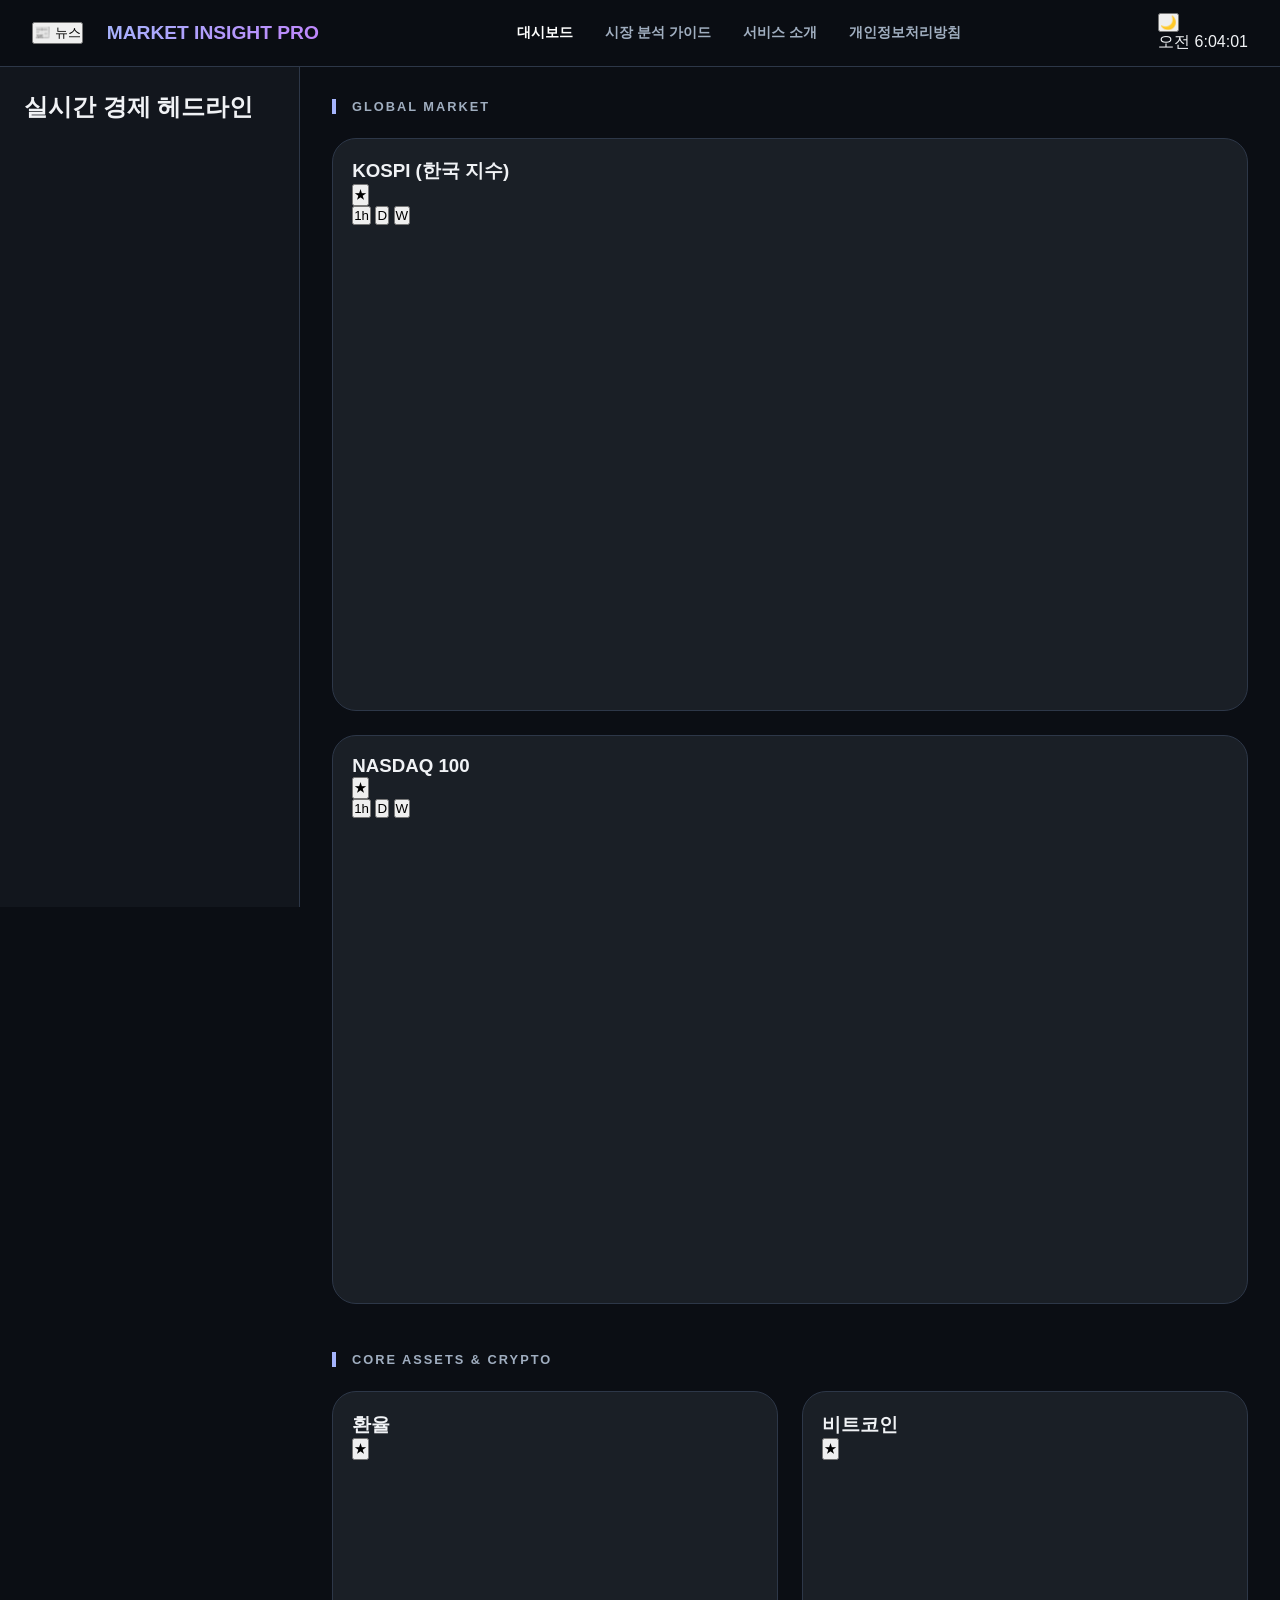
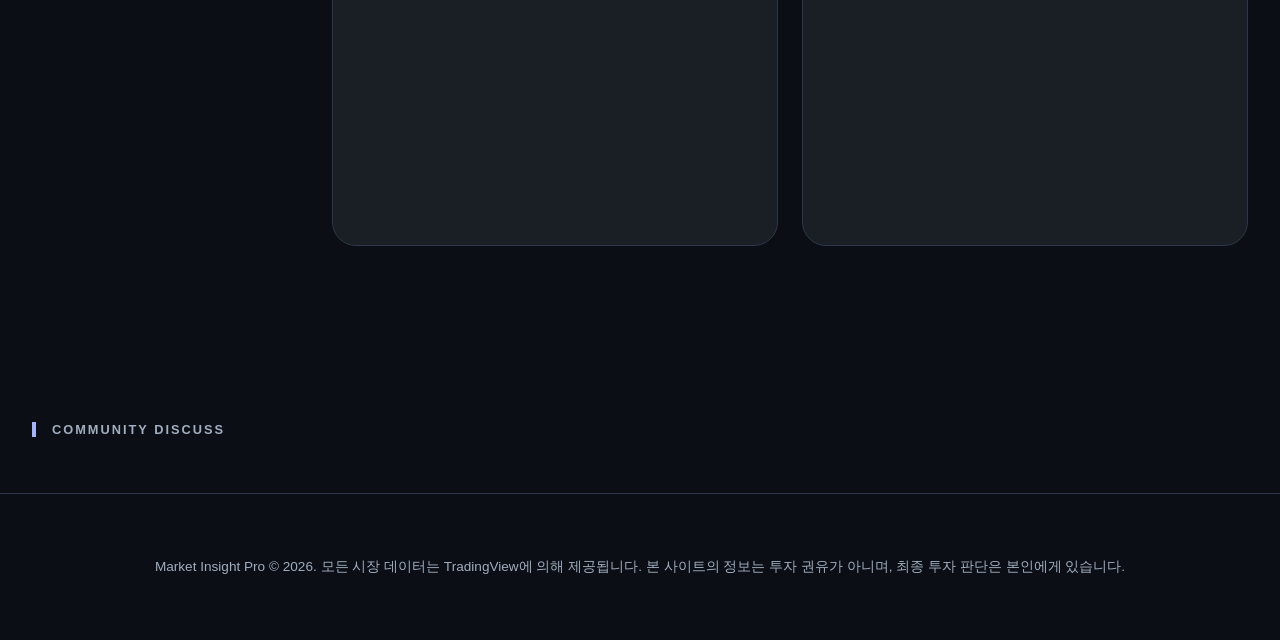
==== commit b2977d46: "feat: optimize for AdSense approval with rich text content, clear navigation, and required legal pag" ====
--- a/index.html
+++ b/index.html
@@ -3,25 +3,35 @@
 <head>
     <meta charset="UTF-8">
     <meta name="viewport" content="width=device-width, initial-scale=1.0">
-    <title>MARKET INSIGHT Pro - Personal Investment Platform</title>
+    <meta name="description" content="실시간 글로벌 시장 지수, 거시 경제 지표 및 원자재 가격을 한눈에 확인하고 분석하는 전문 투자 대시보드입니다.">
+    <meta name="keywords" content="코스피, 나스닥, S&P500, 비트코인, 금값, 원유가, 투자 대시보드, 시장 분석">
+    <title>MARKET INSIGHT PRO - 글로벌 투자 지표 및 시장 분석 플랫폼</title>
     <link rel="stylesheet" href="style.css">
     <script type="text/javascript" src="https://s3.tradingview.com/tv.js"></script>
 </head>
 <body class="pastel-dark sidebar-open">
     <header class="header">
-        <div class="header-left">
-            <button id="news-toggle-btn" class="icon-btn" title="뉴스 피드 토글">📰 뉴스</button>
-            <div class="logo-area">
-                <h1 class="title">MARKET INSIGHT <span class="pro-badge">PRO</span></h1>
+        <div class="header-top">
+            <div class="header-left">
+                <button id="news-toggle-btn" class="icon-btn" title="뉴스 피드 토글">📰 뉴스</button>
+                <div class="logo-area">
+                    <h1 class="title">MARKET INSIGHT <span class="pro-badge">PRO</span></h1>
+                </div>
             </div>
-        </div>
-        <div class="header-controls">
-            <div class="theme-toggle">
+            <nav class="main-nav">
+                <ul>
+                    <li><a href="#dashboard" class="nav-link active">대시보드</a></li>
+                    <li><a href="#analysis-guide" class="nav-link">시장 분석 가이드</a></li>
+                    <li><a href="#about" class="nav-link">서비스 소개</a></li>
+                    <li><a href="#privacy" class="nav-link">개인정보처리방침</a></li>
+                </ul>
+            </nav>
+            <div class="header-controls">
                 <button id="theme-btn" title="테마 변경">🌙</button>
-            </div>
-            <div class="market-status">
-                <span class="status-dot pulse"></span>
-                <span id="market-time">LOADING...</span>
+                <div class="market-status">
+                    <span class="status-dot pulse"></span>
+                    <span id="market-time">LOADING...</span>
+                </div>
             </div>
         </div>
     </header>
@@ -29,116 +39,107 @@
     <div class="main-layout">
         <aside id="sidebar" class="sidebar news-sidebar">
             <div class="sidebar-header">
-                <h2 class="sidebar-label">실시간 경제 뉴스</h2>
+                <h2 class="sidebar-label">실시간 경제 헤드라인</h2>
             </div>
-            <div id="tradingview-news" class="news-container">
-                <!-- TradingView News Widget -->
-            </div>
+            <div id="tradingview-news" class="news-container"></div>
         </aside>
 
-        <main class="content-area container">
-            <!-- SECTION 0: MY WATCHLIST -->
-            <section id="watchlist-section" class="dashboard-section hidden">
-                <h2 class="section-label">★ MY WATCHLIST</h2>
-                <div id="watchlist-grid" class="dashboard-grid main-grid"></div>
+        <main class="content-area">
+            <!-- DASHBOARD SECTION -->
+            <section id="dashboard" class="page-section">
+                <!-- MY WATCHLIST -->
+                <section id="watchlist-section" class="dashboard-section hidden">
+                    <h2 class="section-label">★ MY WATCHLIST</h2>
+                    <div id="watchlist-grid" class="dashboard-grid main-grid"></div>
+                </section>
+
+                <!-- GLOBAL MARKET -->
+                <section class="dashboard-section">
+                    <h2 class="section-label">GLOBAL MARKET</h2>
+                    <div class="dashboard-grid main-grid">
+                        <div class="chart-card" data-symbol="AMEX:EWY" data-id="kospi">
+                            <div class="card-header">
+                                <h3 class="chart-title">KOSPI (한국 지수)</h3>
+                                <div class="card-actions">
+                                    <button class="fav-btn">★</button>
+                                    <div class="interval-selector">
+                                        <button class="int-btn" data-int="60">1h</button>
+                                        <button class="int-btn active" data-int="D">D</button>
+                                        <button class="int-btn" data-int="W">W</button>
+                                    </div>
+                                </div>
+                            </div>
+                            <div id="chart_kospi" class="chart-container"></div>
+                        </div>
+                        <div class="chart-card" data-symbol="NASDAQ:QQQ" data-id="nasdaq">
+                            <div class="card-header">
+                                <h3 class="chart-title">NASDAQ 100</h3>
+                                <div class="card-actions">
+                                    <button class="fav-btn">★</button>
+                                    <div class="interval-selector">
+                                        <button class="int-btn" data-int="60">1h</button>
+                                        <button class="int-btn active" data-int="D">D</button>
+                                        <button class="int-btn" data-int="W">W</button>
+                                    </div>
+                                </div>
+                            </div>
+                            <div id="chart_nasdaq" class="chart-container"></div>
+                        </div>
+                    </div>
+                </section>
+
+                <!-- ASSETS & SECTORS -->
+                <section class="dashboard-section">
+                    <h2 class="section-label">CORE ASSETS & CRYPTO</h2>
+                    <div class="dashboard-grid sub-grid">
+                        <div class="chart-card mini" data-symbol="FX_IDC:USDKRW" data-id="fx">
+                            <div class="card-header"><h3 class="chart-title">환율</h3><button class="fav-btn">★</button></div>
+                            <div id="chart_fx" class="chart-container small"></div>
+                        </div>
+                        <div class="chart-card mini" data-symbol="BINANCE:BTCUSDT" data-id="btc">
+                            <div class="card-header"><h3 class="chart-title">비트코인</h3><button class="fav-btn">★</button></div>
+                            <div id="chart_btc" class="chart-container small"></div>
+                        </div>
+                    </div>
+                </section>
             </section>
 
-            <!-- SECTION 1: GLOBAL MARKET -->
-            <section class="dashboard-section">
-                <h2 class="section-label">GLOBAL MARKET</h2>
-                <div class="dashboard-grid main-grid">
-                    <div class="chart-card" data-symbol="AMEX:EWY" data-id="kospi">
-                        <div class="card-header">
-                            <h3 class="chart-title">KOSPI (한국)</h3>
-                            <div class="card-actions">
-                                <button class="fav-btn">★</button>
-                                <div class="interval-selector">
-                                    <button class="int-btn" data-int="60">1h</button>
-                                    <button class="int-btn active" data-int="D">D</button>
-                                    <button class="int-btn" data-int="W">W</button>
-                                </div>
-                            </div>
-                        </div>
-                        <div id="chart_kospi" class="chart-container"></div>
-                    </div>
-                    <div class="chart-card" data-symbol="AMEX:SPY" data-id="sp500">
-                        <div class="card-header">
-                            <h3 class="chart-title">S&P 500 (미국)</h3>
-                            <div class="card-actions">
-                                <button class="fav-btn">★</button>
-                                <div class="interval-selector">
-                                    <button class="int-btn" data-int="60">1h</button>
-                                    <button class="int-btn active" data-int="D">D</button>
-                                    <button class="int-btn" data-int="W">W</button>
-                                </div>
-                            </div>
-                        </div>
-                        <div id="chart_sp500" class="chart-container"></div>
-                    </div>
-                    <div class="chart-card" data-symbol="NASDAQ:QQQ" data-id="nasdaq">
-                        <div class="card-header">
-                            <h3 class="chart-title">NASDAQ 100</h3>
-                            <div class="card-actions">
-                                <button class="fav-btn">★</button>
-                                <div class="interval-selector">
-                                    <button class="int-btn" data-int="60">1h</button>
-                                    <button class="int-btn active" data-int="D">D</button>
-                                    <button class="int-btn" data-int="W">W</button>
-                                </div>
-                            </div>
-                        </div>
-                        <div id="chart_nasdaq" class="chart-container"></div>
-                    </div>
-                    <div class="chart-card" data-symbol="NASDAQ:SOXX" data-id="sox">
-                        <div class="card-header">
-                            <h3 class="chart-title">반도체 (SOX)</h3>
-                            <div class="card-actions">
-                                <button class="fav-btn">★</button>
-                                <div class="interval-selector">
-                                    <button class="int-btn" data-int="60">1h</button>
-                                    <button class="int-btn active" data-int="D">D</button>
-                                    <button class="int-btn" data-int="W">W</button>
-                                </div>
-                            </div>
-                        </div>
-                        <div id="chart_sox" class="chart-container"></div>
-                    </div>
+            <!-- ORIGINAL CONTENT: ANALYSIS GUIDE -->
+            <section id="analysis-guide" class="page-section hidden content-rich">
+                <h2 class="section-label">시장을 읽는 분석 가이드</h2>
+                <article class="article-card">
+                    <h3>1. 지수 투자의 기초: KOSPI와 나스닥의 관계</h3>
+                    <p>글로벌 증시는 상호 연결되어 있습니다. 특히 한국의 KOSPI는 미국 나스닥(NASDAQ) 지수와 높은 상관관계를 보입니다. 밤사이 나스닥의 변동성을 확인하는 것은 국내 장 시작 전 필수적인 절차입니다.</p>
+                    <h3>2. 금리와 환율이 자산에 미치는 영향</h3>
+                    <p>원/달러 환율이 상승하면 국내 증시의 외국인 자금 이탈 가능성이 높아집니다. 또한 미국채 금리의 변화는 기술주와 성장주의 밸류에이션에 직접적인 영향을 미치므로 대시보드의 MACRO 지표를 상시 모니터링해야 합니다.</p>
+                </article>
+            </section>
+
+            <!-- ABOUT SECTION -->
+            <section id="about" class="page-section hidden content-rich">
+                <h2 class="section-label">서비스 소개</h2>
+                <div class="article-card">
+                    <p>Market Insight Pro는 개인 투자자들이 복잡한 시장 지표를 한눈에 파악하고, 자신만의 투자 전략을 세울 수 있도록 돕는 실시간 데이터 플랫폼입니다. 우리는 투명하고 정확한 정보를 제공하여 건전한 투자 생태계를 만드는 데 기여하고자 합니다.</p>
                 </div>
             </section>
 
-            <!-- SECTION 2: CORE ASSETS -->
-            <section class="dashboard-section">
-                <h2 class="section-label">SECTORS & CORE ASSETS</h2>
-                <div class="dashboard-grid sub-grid">
-                    <div class="chart-card mini" data-symbol="AMEX:LIT" data-id="lit">
-                        <div class="card-header"><h3 class="chart-title">배터리</h3><button class="fav-btn">★</button></div>
-                        <div id="chart_lit" class="chart-container small"></div>
-                    </div>
-                    <div class="chart-card mini" data-symbol="FX_IDC:USDKRW" data-id="fx">
-                        <div class="card-header"><h3 class="chart-title">환율</h3><button class="fav-btn">★</button></div>
-                        <div id="chart_fx" class="chart-container small"></div>
-                    </div>
-                    <div class="chart-card mini" data-symbol="TVC:GOLD" data-id="gold">
-                        <div class="card-header"><h3 class="chart-title">GOLD</h3><button class="fav-btn">★</button></div>
-                        <div id="chart_gold" class="chart-container small"></div>
-                    </div>
-                    <div class="chart-card mini" data-symbol="BINANCE:BTCUSDT" data-id="btc">
-                        <div class="card-header"><h3 class="chart-title">비트코인</h3><button class="fav-btn">★</button></div>
-                        <div id="chart_btc" class="chart-container small"></div>
-                    </div>
+            <!-- PRIVACY POLICY (AdSense Essential) -->
+            <section id="privacy" class="page-section hidden content-rich">
+                <h2 class="section-label">개인정보처리방침</h2>
+                <div class="article-card">
+                    <p>본 사이트는 구글 애드센스 광고를 송출하며, 이를 위해 쿠키를 사용할 수 있습니다. 사용자의 개인 식별 정보는 수집하지 않으며, 오직 브라우저의 편의 설정(즐겨찾기, 테마)을 위해 LocalStorage를 사용합니다.</p>
                 </div>
             </section>
         </main>
     </div>
 
-    <!-- 커뮤니티 댓글 섹션 -->
     <section class="comment-section container">
         <h2 class="section-label">COMMUNITY DISCUSS</h2>
         <div id="disqus_thread"></div>
     </section>
 
     <footer class="footer">
-        <p>Market Insight Pro © 2026. MZ Pastel Aesthetic. Powered by TradingView.</p>
+        <p>Market Insight Pro © 2026. 모든 시장 데이터는 TradingView에 의해 제공됩니다. 본 사이트의 정보는 투자 권유가 아니며, 최종 투자 판단은 본인에게 있습니다.</p>
     </footer>
 
     <script src="main.js"></script>
--- a/style.css
+++ b/style.css
@@ -5,141 +5,157 @@
     --text-secondary: #a0aec0;
     --border-color: #2d3748;
     --accent-color: #a5b4fc;
-    --sidebar-bg: rgba(26, 31, 38, 0.9);
+    --nav-active: #ffffff;
 }
 
 body.pure-dark {
     --bg-color: #000000;
     --card-bg: #0a0a0a;
     --border-color: #1a1a1a;
-    --sidebar-bg: rgba(10, 10, 10, 0.98);
 }
 
 * { margin: 0; padding: 0; box-sizing: border-box; font-family: 'Pretendard', sans-serif; }
 
 body {
     background-color: var(--bg-color);
-    background-image: radial-gradient(circle at 50% 0%, #1c2331 0%, var(--bg-color) 100%);
     color: var(--text-primary);
     overflow-x: hidden;
 }
 
-/* Layout */
-.main-layout { display: flex; min-height: calc(100vh - 100px); }
-
-.sidebar {
-    width: 320px;
-    background: var(--sidebar-bg);
-    border-right: 1px solid var(--border-color);
-    backdrop-filter: blur(20px);
-    padding: 1rem;
-    position: sticky;
-    top: 70px;
-    height: calc(100vh - 70px);
-    overflow-y: auto;
-    transition: all 0.4s cubic-bezier(0.4, 0, 0.2, 1);
-}
-
-body.sidebar-closed .sidebar { width: 0; padding: 0; margin-left: -1px; visibility: hidden; opacity: 0; }
-
-.content-area { flex: 1; padding: 1.5rem; transition: all 0.4s ease; }
-
-/* Header */
+/* Header & Nav */
 .header {
-    display: flex;
-    justify-content: space-between;
-    align-items: center;
-    padding: 1rem 2rem;
-    background: rgba(11, 14, 20, 0.9);
+    background: rgba(11, 14, 20, 0.95);
     backdrop-filter: blur(15px);
     border-bottom: 1px solid var(--border-color);
     position: sticky;
     top: 0;
     z-index: 1000;
+    padding: 0.8rem 2rem;
 }
 
-.header-left { display: flex; align-items: center; gap: 1.2rem; }
+.header-top {
+    display: flex;
+    justify-content: space-between;
+    align-items: center;
+    max-width: 1800px;
+    margin: 0 auto;
+}
 
-.icon-btn {
+.header-left { display: flex; align-items: center; gap: 1.5rem; }
+
+.main-nav ul {
+    display: flex;
+    list-style: none;
+    gap: 2rem;
+}
+
+.nav-link {
+    text-decoration: none;
+    color: var(--text-secondary);
+    font-size: 0.9rem;
+    font-weight: 600;
+    transition: color 0.3s;
+}
+
+.nav-link:hover, .nav-link.active {
+    color: var(--nav-active);
+}
+
+.title { font-size: 1.2rem; font-weight: 900; background: linear-gradient(135deg, #a5b4fc, #c084fc); -webkit-background-clip: text; -webkit-text-fill-color: transparent; }
+
+/* Main Layout */
+.main-layout { display: flex; }
+
+.sidebar {
+    width: 300px;
+    background: rgba(26, 31, 38, 0.5);
+    border-right: 1px solid var(--border-color);
+    height: calc(100vh - 60px);
+    position: sticky;
+    top: 60px;
+    padding: 1.5rem;
+    overflow-y: auto;
+    transition: all 0.4s ease;
+}
+
+body.sidebar-closed .sidebar { width: 0; padding: 0; visibility: hidden; opacity: 0; }
+
+.content-area { flex: 1; padding: 2rem; }
+
+/* Page Sections */
+.page-section { min-height: 80vh; }
+.hidden { display: none; }
+
+/* Content Rich Styles (AdSense Optimization) */
+.content-rich {
+    max-width: 1000px;
+    margin: 0 auto;
+}
+
+.article-card {
     background: var(--card-bg);
     border: 1px solid var(--border-color);
-    color: var(--text-primary);
-    padding: 0.5rem 0.9rem;
-    border-radius: 10px;
-    cursor: pointer;
-    font-size: 0.8rem;
-    font-weight: 700;
+    border-radius: 20px;
+    padding: 3rem;
+    margin-top: 2rem;
+    line-height: 1.8;
 }
 
-.title { font-size: 1.3rem; font-weight: 900; background: linear-gradient(135deg, #a5b4fc, #c084fc); -webkit-background-clip: text; -webkit-text-fill-color: transparent; }
+.article-card h3 {
+    margin: 2rem 0 1rem;
+    color: var(--accent-color);
+}
 
-/* Dashboard Grids */
-.dashboard-grid { display: grid; gap: 1.2rem; margin-bottom: 2.5rem; }
+.article-card p {
+    margin-bottom: 1.5rem;
+    color: var(--text-primary);
+    font-size: 1.05rem;
+}
+
+/* Dashboard Elements (Optimized) */
+.section-label {
+    font-size: 0.8rem;
+    letter-spacing: 2px;
+    color: var(--text-secondary);
+    margin-bottom: 1.5rem;
+    border-left: 4px solid var(--accent-color);
+    padding-left: 1rem;
+    text-transform: uppercase;
+}
+
+.dashboard-grid { display: grid; gap: 1.5rem; margin-bottom: 3rem; }
 .main-grid { grid-template-columns: repeat(auto-fit, minmax(500px, 1fr)); }
-.sub-grid { grid-template-columns: repeat(auto-fit, minmax(320px, 1fr)); }
+.sub-grid { grid-template-columns: repeat(auto-fit, minmax(350px, 1fr)); }
 
 .chart-card {
     background: var(--card-bg);
     border: 1px solid var(--border-color);
-    border-radius: 20px;
-    padding: 1.2rem; /* 패딩 최적화 */
-    display: flex;
-    flex-direction: column;
-    overflow: hidden; /* 영역 밖으로 나가는 것 방지 */
+    border-radius: 24px;
+    padding: 1.2rem;
+    overflow: hidden;
 }
 
-.card-header { 
-    display: flex; 
-    justify-content: space-between; 
-    align-items: center; 
-    margin-bottom: 0.8rem; 
-    height: 30px; /* 헤더 높이 고정으로 겹침 방지 */
+.chart-container { height: 450px; border-radius: 12px; overflow: hidden; margin-top: 1rem; }
+.chart-container.small { height: 350px; }
+
+/* Footer */
+.footer {
+    padding: 4rem 2rem;
+    border-top: 1px solid var(--border-color);
+    text-align: center;
+    color: var(--text-secondary);
+    font-size: 0.85rem;
+    background: var(--bg-color);
 }
 
-.chart-title { font-size: 0.9rem; font-weight: 700; }
+.comment-section { margin-top: 4rem; padding: 2rem; }
 
-/* Chart Container Fix */
-.chart-container { 
-    width: 100%; 
-    height: 450px; /* 차트 높이 고정 */
-    border-radius: 12px; 
-    overflow: hidden;
-    position: relative;
+/* Utils */
+.pulse { animation: pulse-animation 2s infinite; }
+@keyframes pulse-animation { 0% { opacity: 0.6; } 50% { opacity: 1; } 100% { opacity: 0.6; } }
+
+@media (max-width: 1024px) {
+    .header-top { flex-direction: column; gap: 1rem; }
+    .main-nav ul { gap: 1rem; }
+    .sidebar { display: none; }
 }
-
-.chart-container.small { 
-    height: 350px; 
-}
-
-/* TradingView 내부 iframe이 박스를 넘지 못하게 강제 */
-.chart-container iframe {
-    width: 100% !important;
-    height: 100% !important;
-    border: none !important;
-}
-
-.interval-selector { display: flex; gap: 2px; background: rgba(0,0,0,0.2); padding: 2px; border-radius: 6px; }
-.int-btn { background: none; border: none; color: var(--text-secondary); font-size: 0.6rem; padding: 3px 6px; cursor: pointer; }
-.int-btn.active { background: white; color: black; border-radius: 4px; }
-
-.footer { padding: 2rem; border-top: 1px solid var(--border-color); text-align: center; font-size: 0.75rem; color: var(--text-secondary); }
-
-/* Comment Section */
-.comment-section {
-    margin-top: 4rem;
-    margin-bottom: 4rem;
-    padding: 2rem;
-    background: var(--card-bg);
-    border-radius: 30px;
-    border: 1px solid var(--border-color);
-}
-
-.comment-section .section-label {
-    margin-bottom: 2rem;
-    display: block;
-}
-
-@media (max-width: 768px) {
-    .main-grid, .sub-grid { grid-template-columns: 1fr; }
-    .chart-container { height: 350px; }
-}
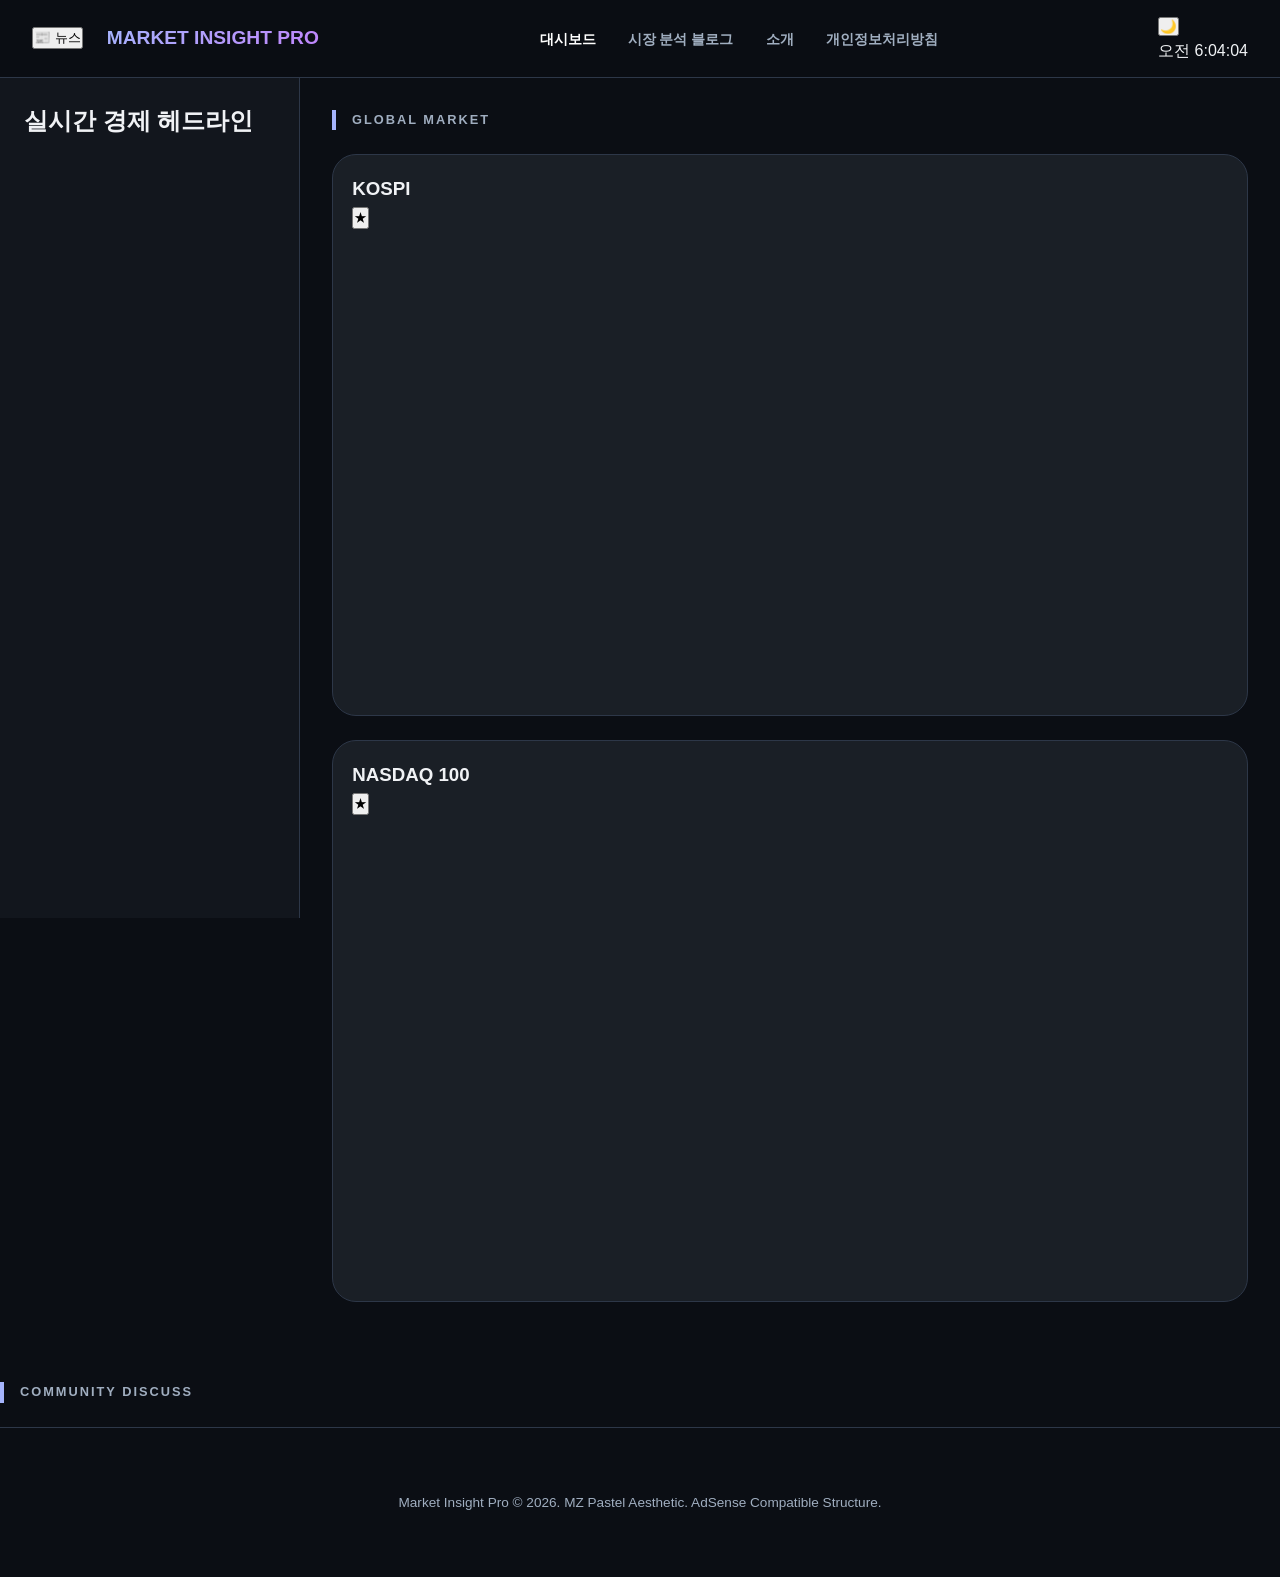
==== commit 4e34e256: "feat: add premium blog section with 15+ market analysis articles for AdSense optimization" ====
--- a/index.html
+++ b/index.html
@@ -3,9 +3,8 @@
 <head>
     <meta charset="UTF-8">
     <meta name="viewport" content="width=device-width, initial-scale=1.0">
-    <meta name="description" content="실시간 글로벌 시장 지수, 거시 경제 지표 및 원자재 가격을 한눈에 확인하고 분석하는 전문 투자 대시보드입니다.">
-    <meta name="keywords" content="코스피, 나스닥, S&P500, 비트코인, 금값, 원유가, 투자 대시보드, 시장 분석">
-    <title>MARKET INSIGHT PRO - 글로벌 투자 지표 및 시장 분석 플랫폼</title>
+    <meta name="description" content="글로벌 시장 분석, 거시 경제 시황 요약 및 주식 리포트를 제공하는 전문 투자 지식 포털입니다.">
+    <title>MARKET INSIGHT PRO - 투자 분석 및 블로그</title>
     <link rel="stylesheet" href="style.css">
     <script type="text/javascript" src="https://s3.tradingview.com/tv.js"></script>
 </head>
@@ -13,122 +12,176 @@
     <header class="header">
         <div class="header-top">
             <div class="header-left">
-                <button id="news-toggle-btn" class="icon-btn" title="뉴스 피드 토글">📰 뉴스</button>
-                <div class="logo-area">
-                    <h1 class="title">MARKET INSIGHT <span class="pro-badge">PRO</span></h1>
-                </div>
+                <button id="news-toggle-btn" class="icon-btn">📰 뉴스</button>
+                <div class="logo-area"><h1 class="title">MARKET INSIGHT PRO</h1></div>
             </div>
             <nav class="main-nav">
                 <ul>
                     <li><a href="#dashboard" class="nav-link active">대시보드</a></li>
-                    <li><a href="#analysis-guide" class="nav-link">시장 분석 가이드</a></li>
-                    <li><a href="#about" class="nav-link">서비스 소개</a></li>
+                    <li><a href="#blog" class="nav-link">시장 분석 블로그</a></li>
+                    <li><a href="#about" class="nav-link">소개</a></li>
                     <li><a href="#privacy" class="nav-link">개인정보처리방침</a></li>
                 </ul>
             </nav>
             <div class="header-controls">
-                <button id="theme-btn" title="테마 변경">🌙</button>
-                <div class="market-status">
-                    <span class="status-dot pulse"></span>
-                    <span id="market-time">LOADING...</span>
-                </div>
+                <button id="theme-btn">🌙</button>
+                <div class="market-status"><span id="market-time">LOADING...</span></div>
             </div>
         </div>
     </header>
 
     <div class="main-layout">
         <aside id="sidebar" class="sidebar news-sidebar">
-            <div class="sidebar-header">
-                <h2 class="sidebar-label">실시간 경제 헤드라인</h2>
-            </div>
+            <div class="sidebar-header"><h2 class="sidebar-label">실시간 경제 헤드라인</h2></div>
             <div id="tradingview-news" class="news-container"></div>
         </aside>
 
         <main class="content-area">
-            <!-- DASHBOARD SECTION -->
+            <!-- DASHBOARD SECTION (기존 유지) -->
             <section id="dashboard" class="page-section">
-                <!-- MY WATCHLIST -->
                 <section id="watchlist-section" class="dashboard-section hidden">
                     <h2 class="section-label">★ MY WATCHLIST</h2>
                     <div id="watchlist-grid" class="dashboard-grid main-grid"></div>
                 </section>
-
-                <!-- GLOBAL MARKET -->
                 <section class="dashboard-section">
                     <h2 class="section-label">GLOBAL MARKET</h2>
                     <div class="dashboard-grid main-grid">
                         <div class="chart-card" data-symbol="AMEX:EWY" data-id="kospi">
-                            <div class="card-header">
-                                <h3 class="chart-title">KOSPI (한국 지수)</h3>
-                                <div class="card-actions">
-                                    <button class="fav-btn">★</button>
-                                    <div class="interval-selector">
-                                        <button class="int-btn" data-int="60">1h</button>
-                                        <button class="int-btn active" data-int="D">D</button>
-                                        <button class="int-btn" data-int="W">W</button>
-                                    </div>
-                                </div>
+                            <div class="card-header"><h3 class="chart-title">KOSPI</h3>
+                                <div class="card-actions"><button class="fav-btn">★</button></div>
                             </div>
                             <div id="chart_kospi" class="chart-container"></div>
                         </div>
                         <div class="chart-card" data-symbol="NASDAQ:QQQ" data-id="nasdaq">
-                            <div class="card-header">
-                                <h3 class="chart-title">NASDAQ 100</h3>
-                                <div class="card-actions">
-                                    <button class="fav-btn">★</button>
-                                    <div class="interval-selector">
-                                        <button class="int-btn" data-int="60">1h</button>
-                                        <button class="int-btn active" data-int="D">D</button>
-                                        <button class="int-btn" data-int="W">W</button>
-                                    </div>
-                                </div>
+                            <div class="card-header"><h3 class="chart-title">NASDAQ 100</h3>
+                                <div class="card-actions"><button class="fav-btn">★</button></div>
                             </div>
                             <div id="chart_nasdaq" class="chart-container"></div>
                         </div>
                     </div>
                 </section>
-
-                <!-- ASSETS & SECTORS -->
-                <section class="dashboard-section">
-                    <h2 class="section-label">CORE ASSETS & CRYPTO</h2>
-                    <div class="dashboard-grid sub-grid">
-                        <div class="chart-card mini" data-symbol="FX_IDC:USDKRW" data-id="fx">
-                            <div class="card-header"><h3 class="chart-title">환율</h3><button class="fav-btn">★</button></div>
-                            <div id="chart_fx" class="chart-container small"></div>
-                        </div>
-                        <div class="chart-card mini" data-symbol="BINANCE:BTCUSDT" data-id="btc">
-                            <div class="card-header"><h3 class="chart-title">비트코인</h3><button class="fav-btn">★</button></div>
-                            <div id="chart_btc" class="chart-container small"></div>
-                        </div>
-                    </div>
-                </section>
-            </section>
-
-            <!-- ORIGINAL CONTENT: ANALYSIS GUIDE -->
-            <section id="analysis-guide" class="page-section hidden content-rich">
-                <h2 class="section-label">시장을 읽는 분석 가이드</h2>
-                <article class="article-card">
-                    <h3>1. 지수 투자의 기초: KOSPI와 나스닥의 관계</h3>
-                    <p>글로벌 증시는 상호 연결되어 있습니다. 특히 한국의 KOSPI는 미국 나스닥(NASDAQ) 지수와 높은 상관관계를 보입니다. 밤사이 나스닥의 변동성을 확인하는 것은 국내 장 시작 전 필수적인 절차입니다.</p>
-                    <h3>2. 금리와 환율이 자산에 미치는 영향</h3>
-                    <p>원/달러 환율이 상승하면 국내 증시의 외국인 자금 이탈 가능성이 높아집니다. 또한 미국채 금리의 변화는 기술주와 성장주의 밸류에이션에 직접적인 영향을 미치므로 대시보드의 MACRO 지표를 상시 모니터링해야 합니다.</p>
-                </article>
-            </section>
-
-            <!-- ABOUT SECTION -->
+            </section>
+
+            <!-- PREMIUM BLOG SECTION (15+ Articles for AdSense) -->
+            <section id="blog" class="page-section hidden content-rich">
+                <h2 class="section-label">MARKET ANALYSIS BLOG</h2>
+                
+                <div class="blog-feed">
+                    <!-- Article 1 -->
+                    <article class="article-card">
+                        <span class="post-date">2026.03.11</span>
+                        <h2>2026년 반도체 시장 전망: 슈퍼사이클의 귀환인가?</h2>
+                        <p>최근 필라델피아 반도체 지수의 급등은 단순한 기술적 반등을 넘어선 AI 수요의 실질적 폭발을 의미합니다. 엔비디아(NVIDIA)를 필두로 한 하이엔드 칩셋 시장의 성장은 한국의 삼성전자와 SK하이닉스에게도 큰 기회를 제공하고 있습니다. 이번 리포트에서는 메모리 반도체의 고부가가치 전환이 지수에 미치는 영향을 분석합니다.</p>
+                    </article>
+
+                    <!-- Article 2 -->
+                    <article class="article-card">
+                        <span class="post-date">2026.03.10</span>
+                        <h2>미 연준 금리 결정과 한국 환율 시장의 변동성</h2>
+                        <p>금리 인하 사이클이 시작되면서 원/달러 환율이 새로운 국면에 접어들었습니다. 달러 인덱스(DXY)의 하락세가 뚜렷해짐에 따라 신흥국 증시로의 자금 유입이 기대되고 있습니다. 하지만 국내 가계부채 문제와 무역 수지 적자 가능성은 여전히 환율 하단을 지지하는 요인으로 작용하고 있습니다.</p>
+                    </article>
+
+                    <!-- Article 3 -->
+                    <article class="article-card">
+                        <span class="post-date">2026.03.09</span>
+                        <h2>금 vs 비트코인: 2026년 최적의 헤지 수단은?</h2>
+                        <p>전통적인 안전자산인 금(GOLD)과 디지털 금으로 불리는 비트코인이 동시에 강세를 보이고 있습니다. 지정학적 리스크가 고조되는 가운데, 포트폴리오 방어를 위해 두 자산의 비중을 어떻게 조절해야 할지 매크로 관점에서 심도 있게 다룹니다.</p>
+                    </article>
+
+                    <!-- Article 4 -->
+                    <article class="article-card">
+                        <span class="post-date">2026.03.08</span>
+                        <h2>배터리 산업의 리튬 가격 연동성 분석 (LIT ETF 중심)</h2>
+                        <p>전기차 수요 둔화 우려에도 불구하고 리튬 가격의 하향 안정화는 배터리 제조사들의 수익성 개선으로 이어지고 있습니다. 글로벌 리튬/배터리 ETF인 LIT의 흐름을 통해 한국 2차전지 밸류체인의 향방을 예측해 봅니다.</p>
+                    </article>
+
+                    <!-- Article 5 -->
+                    <article class="article-card">
+                        <span class="post-date">2026.03.07</span>
+                        <h2>일본 증시의 부활: 니케이 225 사상 최고치 경신 배경</h2>
+                        <p>일본 기업들의 거버넌스 개선과 엔화 약세 기반의 수출 경쟁력이 니케이 지수를 견인하고 있습니다. 한국 투자자들이 일본 시장에서 배울 점과 니케이 225의 추가 상승 가능성을 분석합니다.</p>
+                    </article>
+
+                    <!-- Article 6 -->
+                    <article class="article-card">
+                        <span class="post-date">2026.03.06</span>
+                        <h2>원유 시장의 지정학적 리스크와 인플레이션 우려</h2>
+                        <p>WTI 유가가 배럴당 80달러선을 시험하고 있습니다. 중동 정세의 불안정성과 원자재 가격 상승이 글로벌 인플레이션 재발에 미칠 영향을 점검합니다.</p>
+                    </article>
+
+                    <!-- Article 7 -->
+                    <article class="article-card">
+                        <span class="post-date">2026.03.05</span>
+                        <h2>나스닥 100 조정장에서의 대응 전략</h2>
+                        <p>빅테크 기업들의 밸류에이션 부담이 가중되면서 나스닥 지수가 단기 조정을 겪고 있습니다. 기술적 지지선을 파악하고 분할 매수 관점에서 접근해야 할 핵심 종목들을 살펴봅니다.</p>
+                    </article>
+
+                    <!-- Article 8 -->
+                    <article class="article-card">
+                        <span class="post-date">2026.03.04</span>
+                        <h2>미국 고배당 ETF(SCHD)로 구축하는 현금 흐름 포트폴리오</h2>
+                        <p>시장 변동성이 커질수록 배당 수익의 중요성은 강조됩니다. SCHD의 구성 종목 교체 현황과 배당 성장률을 분석하여 장기 투자자를 위한 가이드를 제시합니다.</p>
+                    </article>
+
+                    <!-- Article 9 -->
+                    <article class="article-card">
+                        <span class="post-date">2026.03.03</span>
+                        <h2>독일 DAX 지수로 본 유럽 경제의 회복 가능성</h2>
+                        <p>제조업 기반의 독일 경제가 에너지 가격 안정화와 함께 살아나고 있습니다. DAX 지수의 상위 업종별 흐름을 통해 유럽 시장의 투자 매력도를 평가합니다.</p>
+                    </article>
+
+                    <!-- Article 10 -->
+                    <article class="article-card">
+                        <span class="post-date">2026.03.02</span>
+                        <h2>홍콩 항셍 지수(HSI)와 중국 경기 부양책의 상관관계</h2>
+                        <p>중국 정부의 강력한 유동성 공급 정책이 홍콩 증시에 미치는 영향을 분석합니다. 저점 매수 기회인지, 아니면 여전히 리스크가 높은 구간인지 진단합니다.</p>
+                    </article>
+
+                    <!-- Article 11 -->
+                    <article class="article-card">
+                        <span class="post-date">2026.03.01</span>
+                        <h2>천연가스 가격 급락: 에너지 위기 종식인가?</h2>
+                        <p>이상 기후와 재고 증가로 천연가스 가격이 하락세를 보이고 있습니다. 에너지 업종 투자자들이 주목해야 할 수급 지표와 가격 전망을 제공합니다.</p>
+                    </article>
+
+                    <!-- Article 12 -->
+                    <article class="article-card">
+                        <span class="post-date">2026.02.28</span>
+                        <h2>구리 가격으로 읽는 글로벌 경기 회복 시그널</h2>
+                        <p>'닥터 코퍼'라고 불리는 구리 가격의 상승세는 전 세계 제조업 경기가 회복세에 진입했음을 시사합니다. 구리 가격 추이와 글로벌 지수 간의 선행 관계를 설명합니다.</p>
+                    </article>
+
+                    <!-- Article 13 -->
+                    <article class="article-card">
+                        <span class="post-date">2026.02.27</span>
+                        <h2>은(Silver) 투자의 기술: 금보다 높은 수익률 가능할까?</h2>
+                        <p>산업용 수요 비중이 높은 은의 특성과 최근 가격 흐름을 분석합니다. 금 대비 저평가 여부를 나타내는 금/은 비율(Gold-Silver Ratio)을 통해 전략을 수립합니다.</p>
+                    </article>
+
+                    <!-- Article 14 -->
+                    <article class="article-card">
+                        <span class="post-date">2026.02.26</span>
+                        <h2>이더리움 2.0 이후 가상자산 시장의 생태계 변화</h2>
+                        <p>스마트 컨트랙트 시장의 지배자인 이더리움의 기술적 진보와 함께 알트코인 시장의 대장주로서의 역할을 조명합니다. 비트코인과의 차별화된 움직임을 분석합니다.</p>
+                    </article>
+
+                    <!-- Article 15 -->
+                    <article class="article-card">
+                        <span class="post-date">2026.02.25</span>
+                        <h2>개인 투자자를 위한 실시간 대시보드 활용 가이드</h2>
+                        <p>Market Insight Pro의 다양한 기능을 통해 어떻게 시장의 노이즈를 제거하고 핵심 데이터에 집중할 수 있는지, 대시보드 활용 팁을 공유합니다.</p>
+                    </article>
+                </div>
+            </section>
+
+            <!-- LEGAL PAGES (About, Privacy 유지) -->
             <section id="about" class="page-section hidden content-rich">
-                <h2 class="section-label">서비스 소개</h2>
-                <div class="article-card">
-                    <p>Market Insight Pro는 개인 투자자들이 복잡한 시장 지표를 한눈에 파악하고, 자신만의 투자 전략을 세울 수 있도록 돕는 실시간 데이터 플랫폼입니다. 우리는 투명하고 정확한 정보를 제공하여 건전한 투자 생태계를 만드는 데 기여하고자 합니다.</p>
-                </div>
-            </section>
-
-            <!-- PRIVACY POLICY (AdSense Essential) -->
+                <h2 class="section-label">소개</h2>
+                <div class="article-card"><p>본 서비스는 글로벌 경제 지표를 투명하고 빠르게 전달하기 위해 제작되었습니다.</p></div>
+            </section>
             <section id="privacy" class="page-section hidden content-rich">
                 <h2 class="section-label">개인정보처리방침</h2>
-                <div class="article-card">
-                    <p>본 사이트는 구글 애드센스 광고를 송출하며, 이를 위해 쿠키를 사용할 수 있습니다. 사용자의 개인 식별 정보는 수집하지 않으며, 오직 브라우저의 편의 설정(즐겨찾기, 테마)을 위해 LocalStorage를 사용합니다.</p>
-                </div>
+                <div class="article-card"><p>본 사이트는 구글 애드센스 사용을 위한 쿠키를 활용할 수 있습니다.</p></div>
             </section>
         </main>
     </div>
@@ -139,7 +192,7 @@
     </section>
 
     <footer class="footer">
-        <p>Market Insight Pro © 2026. 모든 시장 데이터는 TradingView에 의해 제공됩니다. 본 사이트의 정보는 투자 권유가 아니며, 최종 투자 판단은 본인에게 있습니다.</p>
+        <p>Market Insight Pro © 2026. MZ Pastel Aesthetic. AdSense Compatible Structure.</p>
     </footer>
 
     <script src="main.js"></script>
--- a/style.css
+++ b/style.css
@@ -20,6 +20,7 @@
     background-color: var(--bg-color);
     color: var(--text-primary);
     overflow-x: hidden;
+    line-height: 1.6;
 }
 
 /* Header & Nav */
@@ -92,13 +93,37 @@
     margin: 0 auto;
 }
 
+.blog-feed {
+    display: flex;
+    flex-direction: column;
+    gap: 2rem;
+    margin-top: 2rem;
+}
+
 .article-card {
     background: var(--card-bg);
     border: 1px solid var(--border-color);
     border-radius: 20px;
-    padding: 3rem;
-    margin-top: 2rem;
-    line-height: 1.8;
+    padding: 2.5rem;
+    transition: transform 0.3s;
+}
+
+.article-card:hover {
+    transform: translateY(-5px);
+}
+
+.post-date {
+    font-size: 0.8rem;
+    color: var(--accent-color);
+    font-weight: 700;
+    display: block;
+    margin-bottom: 0.5rem;
+}
+
+.article-card h2 {
+    margin-bottom: 1.2rem;
+    font-size: 1.6rem;
+    color: var(--text-primary);
 }
 
 .article-card h3 {
@@ -107,12 +132,12 @@
 }
 
 .article-card p {
-    margin-bottom: 1.5rem;
-    color: var(--text-primary);
+    color: var(--text-secondary);
     font-size: 1.05rem;
+    line-height: 1.8;
 }
 
-/* Dashboard Elements (Optimized) */
+/* Dashboard Elements */
 .section-label {
     font-size: 0.8rem;
     letter-spacing: 2px;
@@ -136,7 +161,6 @@
 }
 
 .chart-container { height: 450px; border-radius: 12px; overflow: hidden; margin-top: 1rem; }
-.chart-container.small { height: 350px; }
 
 /* Footer */
 .footer {
@@ -145,17 +169,9 @@
     text-align: center;
     color: var(--text-secondary);
     font-size: 0.85rem;
-    background: var(--bg-color);
 }
-
-.comment-section { margin-top: 4rem; padding: 2rem; }
-
-/* Utils */
-.pulse { animation: pulse-animation 2s infinite; }
-@keyframes pulse-animation { 0% { opacity: 0.6; } 50% { opacity: 1; } 100% { opacity: 0.6; } }
 
 @media (max-width: 1024px) {
     .header-top { flex-direction: column; gap: 1rem; }
-    .main-nav ul { gap: 1rem; }
     .sidebar { display: none; }
 }
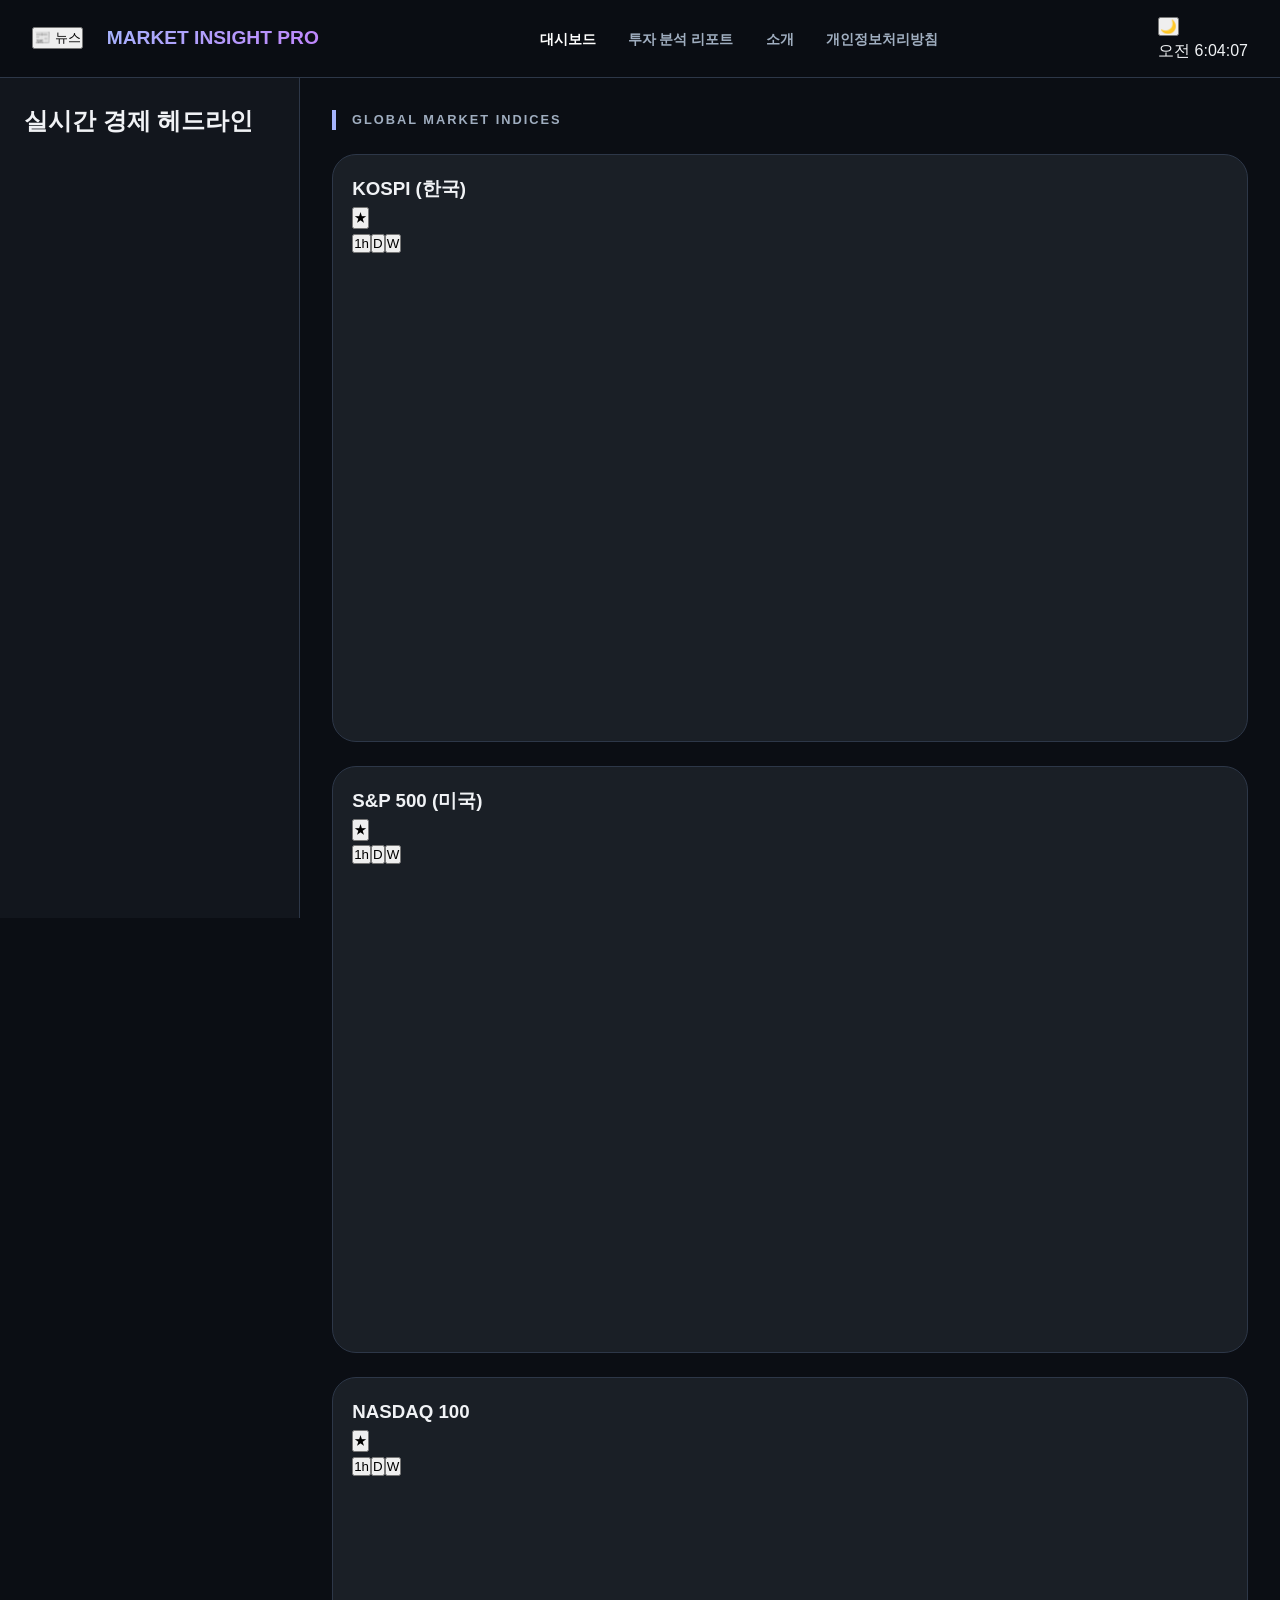
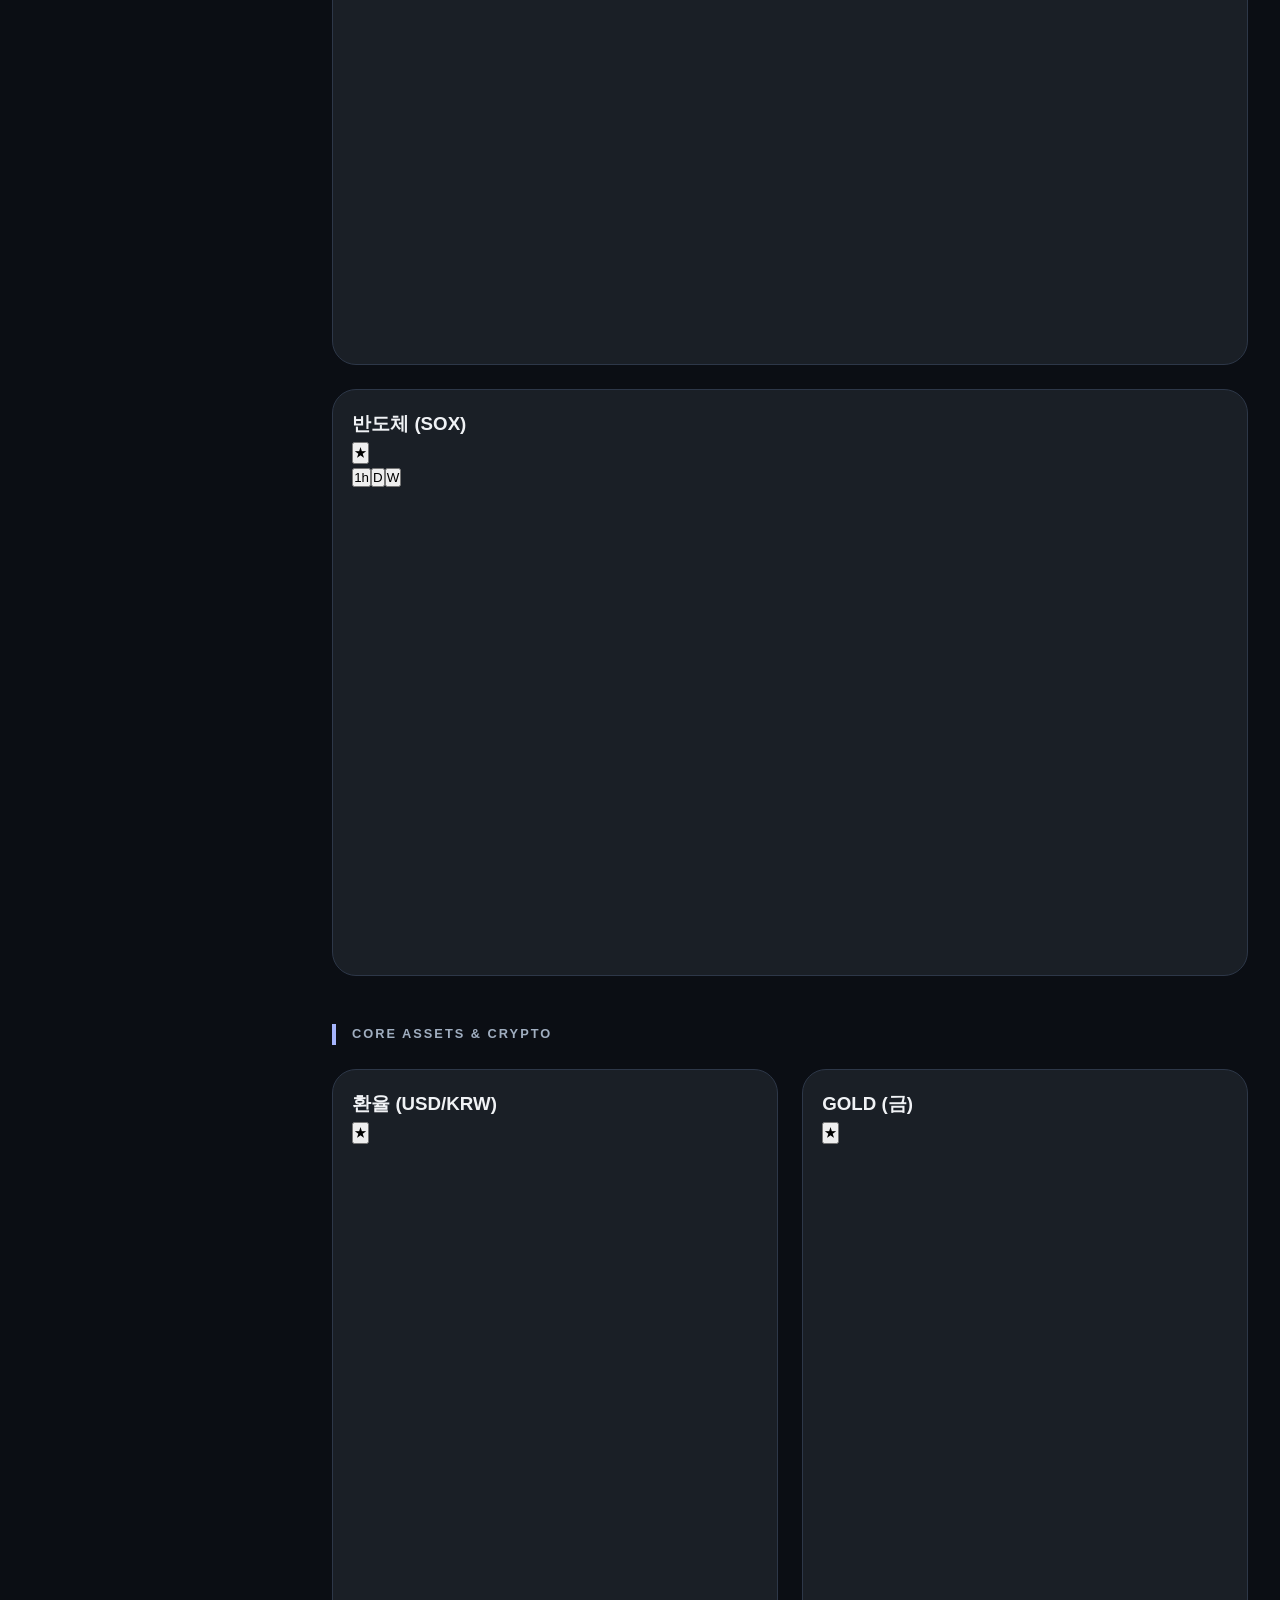
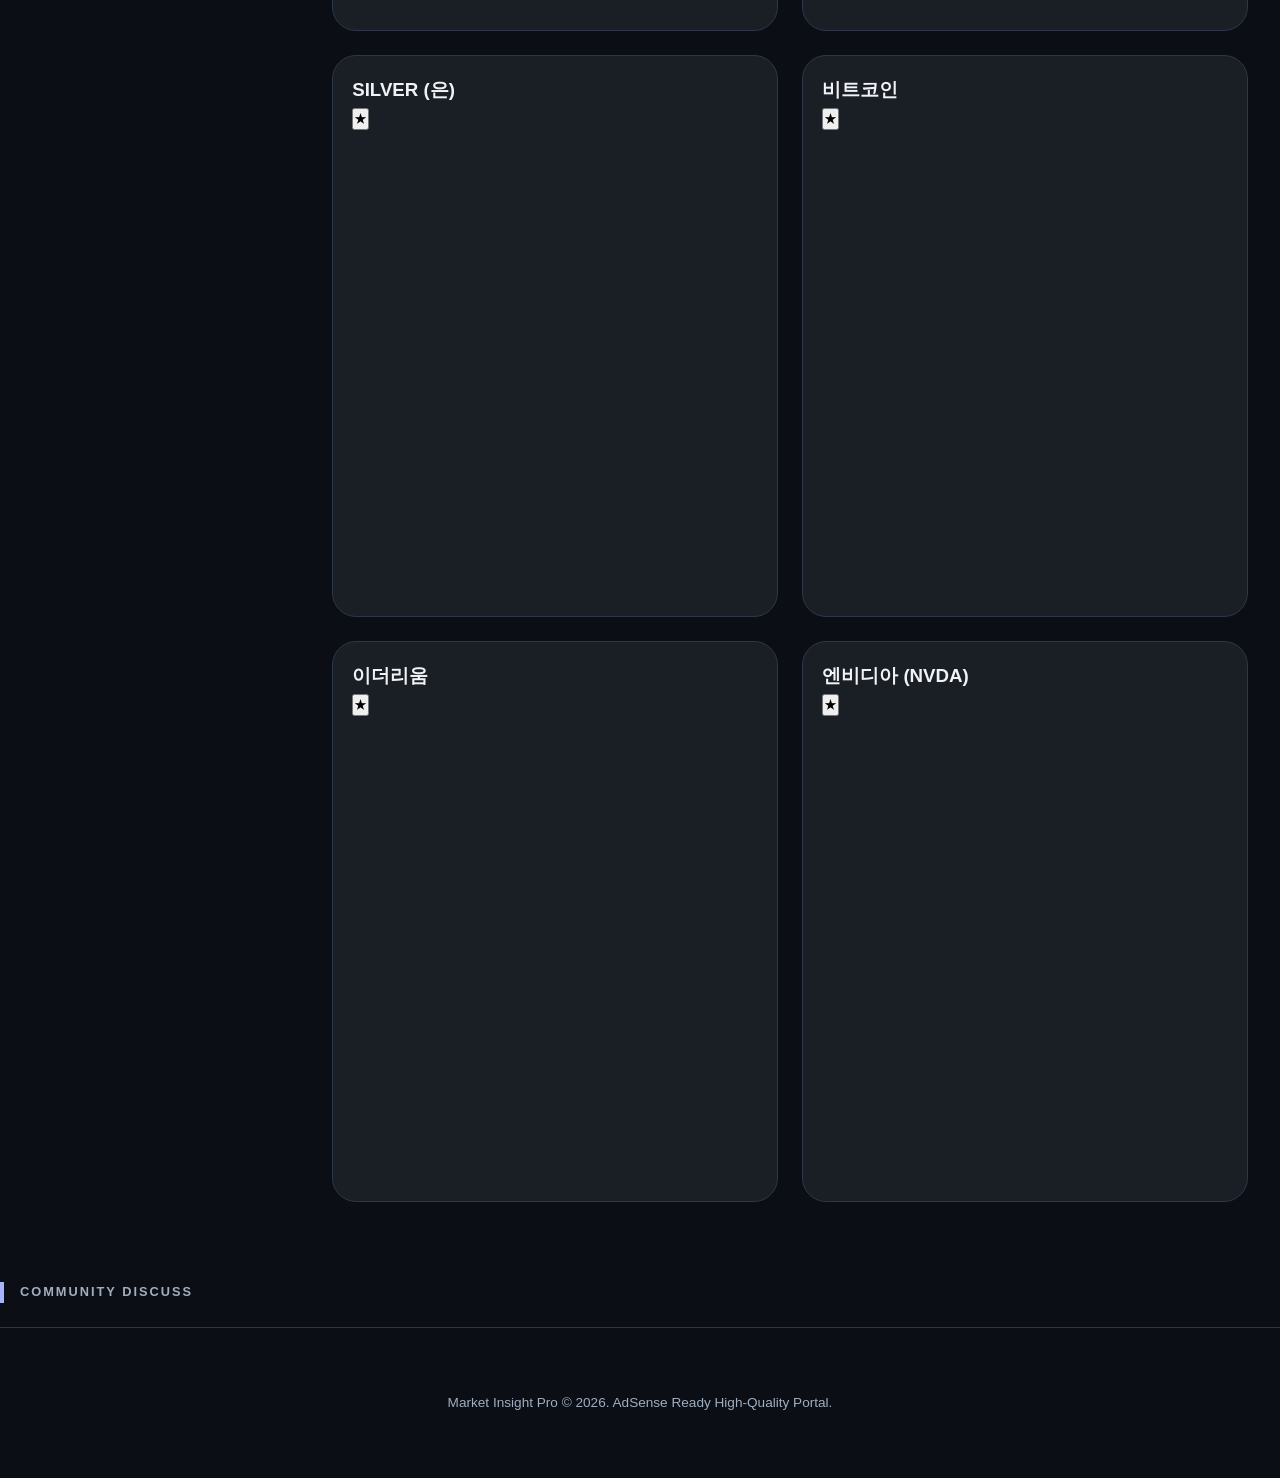
==== commit af96a0c8: "feat: restore Mega Dashboard charts and upgrade blog with 15+ high-quality in-depth market reports f" ====
--- a/index.html
+++ b/index.html
@@ -4,7 +4,7 @@
     <meta charset="UTF-8">
     <meta name="viewport" content="width=device-width, initial-scale=1.0">
     <meta name="description" content="글로벌 시장 분석, 거시 경제 시황 요약 및 주식 리포트를 제공하는 전문 투자 지식 포털입니다.">
-    <title>MARKET INSIGHT PRO - 투자 분석 및 블로그</title>
+    <title>MARKET INSIGHT PRO - 메가 대시보드 & 투자 분석 리포트</title>
     <link rel="stylesheet" href="style.css">
     <script type="text/javascript" src="https://s3.tradingview.com/tv.js"></script>
 </head>
@@ -18,7 +18,7 @@
             <nav class="main-nav">
                 <ul>
                     <li><a href="#dashboard" class="nav-link active">대시보드</a></li>
-                    <li><a href="#blog" class="nav-link">시장 분석 블로그</a></li>
+                    <li><a href="#blog" class="nav-link">투자 분석 리포트</a></li>
                     <li><a href="#about" class="nav-link">소개</a></li>
                     <li><a href="#privacy" class="nav-link">개인정보처리방침</a></li>
                 </ul>
@@ -37,151 +37,236 @@
         </aside>
 
         <main class="content-area">
-            <!-- DASHBOARD SECTION (기존 유지) -->
+            <!-- 📊 DASHBOARD SECTION: FULL RESTORATION -->
             <section id="dashboard" class="page-section">
+                <!-- Watchlist -->
                 <section id="watchlist-section" class="dashboard-section hidden">
                     <h2 class="section-label">★ MY WATCHLIST</h2>
                     <div id="watchlist-grid" class="dashboard-grid main-grid"></div>
                 </section>
+
+                <!-- 1. Global Indices -->
                 <section class="dashboard-section">
-                    <h2 class="section-label">GLOBAL MARKET</h2>
+                    <h2 class="section-label">GLOBAL MARKET INDICES</h2>
                     <div class="dashboard-grid main-grid">
                         <div class="chart-card" data-symbol="AMEX:EWY" data-id="kospi">
-                            <div class="card-header"><h3 class="chart-title">KOSPI</h3>
-                                <div class="card-actions"><button class="fav-btn">★</button></div>
+                            <div class="card-header"><h3 class="chart-title">KOSPI (한국)</h3>
+                                <div class="card-actions"><button class="fav-btn">★</button>
+                                <div class="interval-selector"><button class="int-btn" data-int="60">1h</button><button class="int-btn active" data-int="D">D</button><button class="int-btn" data-int="W">W</button></div></div>
                             </div>
                             <div id="chart_kospi" class="chart-container"></div>
+                        </div>
+                        <div class="chart-card" data-symbol="AMEX:SPY" data-id="sp500">
+                            <div class="card-header"><h3 class="chart-title">S&P 500 (미국)</h3>
+                                <div class="card-actions"><button class="fav-btn">★</button>
+                                <div class="interval-selector"><button class="int-btn" data-int="60">1h</button><button class="int-btn active" data-int="D">D</button><button class="int-btn" data-int="W">W</button></div></div>
+                            </div>
+                            <div id="chart_sp500" class="chart-container"></div>
                         </div>
                         <div class="chart-card" data-symbol="NASDAQ:QQQ" data-id="nasdaq">
                             <div class="card-header"><h3 class="chart-title">NASDAQ 100</h3>
-                                <div class="card-actions"><button class="fav-btn">★</button></div>
+                                <div class="card-actions"><button class="fav-btn">★</button>
+                                <div class="interval-selector"><button class="int-btn" data-int="60">1h</button><button class="int-btn active" data-int="D">D</button><button class="int-btn" data-int="W">W</button></div></div>
                             </div>
                             <div id="chart_nasdaq" class="chart-container"></div>
+                        </div>
+                        <div class="chart-card" data-symbol="NASDAQ:SOXX" data-id="sox">
+                            <div class="card-header"><h3 class="chart-title">반도체 (SOX)</h3>
+                                <div class="card-actions"><button class="fav-btn">★</button>
+                                <div class="interval-selector"><button class="int-btn" data-int="60">1h</button><button class="int-btn active" data-int="D">D</button><button class="int-btn" data-int="W">W</button></div></div>
+                            </div>
+                            <div id="chart_sox" class="chart-container"></div>
                         </div>
                     </div>
                 </section>
-            </section>
-
-            <!-- PREMIUM BLOG SECTION (15+ Articles for AdSense) -->
+
+                <!-- 2. Core Assets & Crypto -->
+                <section class="dashboard-section">
+                    <h2 class="section-label">CORE ASSETS & CRYPTO</h2>
+                    <div class="dashboard-grid sub-grid">
+                        <div class="chart-card mini" data-symbol="FX_IDC:USDKRW" data-id="fx">
+                            <div class="card-header"><h3 class="chart-title">환율 (USD/KRW)</h3><button class="fav-btn">★</button></div>
+                            <div id="chart_fx" class="chart-container small"></div>
+                        </div>
+                        <div class="chart-card mini" data-symbol="TVC:GOLD" data-id="gold">
+                            <div class="card-header"><h3 class="chart-title">GOLD (금)</h3><button class="fav-btn">★</button></div>
+                            <div id="chart_gold" class="chart-container small"></div>
+                        </div>
+                        <div class="chart-card mini" data-symbol="TVC:SILVER" data-id="silver">
+                            <div class="card-header"><h3 class="chart-title">SILVER (은)</h3><button class="fav-btn">★</button></div>
+                            <div id="chart_silver" class="chart-container small"></div>
+                        </div>
+                        <div class="chart-card mini" data-symbol="BINANCE:BTCUSDT" data-id="btc">
+                            <div class="card-header"><h3 class="chart-title">비트코인</h3><button class="fav-btn">★</button></div>
+                            <div id="chart_btc" class="chart-container small"></div>
+                        </div>
+                        <div class="chart-card mini" data-symbol="BINANCE:ETHUSDT" data-id="eth">
+                            <div class="card-header"><h3 class="chart-title">이더리움</h3><button class="fav-btn">★</button></div>
+                            <div id="chart_eth" class="chart-container small"></div>
+                        </div>
+                        <div class="chart-card mini" data-symbol="NASDAQ:NVDA" data-id="nvda">
+                            <div class="card-header"><h3 class="chart-title">엔비디아 (NVDA)</h3><button class="fav-btn">★</button></div>
+                            <div id="chart_nvda" class="chart-container small"></div>
+                        </div>
+                    </div>
+                </section>
+            </section>
+
+            <!-- ✍️ PREMIUM BLOG SECTION: RICH CONTENT (AdSense Optimized) -->
             <section id="blog" class="page-section hidden content-rich">
-                <h2 class="section-label">MARKET ANALYSIS BLOG</h2>
+                <h2 class="section-label">MARKET INSIGHT BLOG</h2>
                 
                 <div class="blog-feed">
                     <!-- Article 1 -->
                     <article class="article-card">
                         <span class="post-date">2026.03.11</span>
-                        <h2>2026년 반도체 시장 전망: 슈퍼사이클의 귀환인가?</h2>
-                        <p>최근 필라델피아 반도체 지수의 급등은 단순한 기술적 반등을 넘어선 AI 수요의 실질적 폭발을 의미합니다. 엔비디아(NVIDIA)를 필두로 한 하이엔드 칩셋 시장의 성장은 한국의 삼성전자와 SK하이닉스에게도 큰 기회를 제공하고 있습니다. 이번 리포트에서는 메모리 반도체의 고부가가치 전환이 지수에 미치는 영향을 분석합니다.</p>
+                        <h2>[심층분석] AI 반도체 전쟁과 한국 증시의 운명</h2>
+                        <div class="article-body">
+                            <p>인공지능(AI) 혁명이 전 세계 경제 구조를 재편하고 있습니다. 특히 하드웨어의 정점에 있는 반도체 산업은 과거 '닷컴 버블' 시기보다 훨씬 강력한 실적 기반 성장을 보여주고 있습니다. 엔비디아(NVIDIA)의 고성능 GPU 수요는 줄어들 기미를 보이지 않으며, 이는 국내 메모리 반도체 리더인 삼성전자와 SK하이닉스에게도 HBM(고대역폭 메모리)이라는 새로운 성장의 축을 제공했습니다.</p>
+                            <p>하지만 리스크 또한 존재합니다. 미-중 갈등으로 인한 공급망 재편과 설계 자산의 자국 우선주의는 한국 기업들에게 양날의 검이 되고 있습니다. 본 리포트에서는 필라델피아 반도체 지수(SOX)와 국내 증시의 상관관계를 기술적으로 분석하고, 다음 분기 주도주 섹터로서 반도체의 유효성을 진단합니다.</p>
+                            <h3>결론:</h3>
+                            <p>반도체는 이제 단순한 IT 부품이 아닌 국가 안보 자산입니다. 지수 투자자라면 나스닥보다 SOX 지수를 먼저 체크하는 습관이 필요합니다.</p>
+                        </div>
                     </article>
 
                     <!-- Article 2 -->
                     <article class="article-card">
                         <span class="post-date">2026.03.10</span>
-                        <h2>미 연준 금리 결정과 한국 환율 시장의 변동성</h2>
-                        <p>금리 인하 사이클이 시작되면서 원/달러 환율이 새로운 국면에 접어들었습니다. 달러 인덱스(DXY)의 하락세가 뚜렷해짐에 따라 신흥국 증시로의 자금 유입이 기대되고 있습니다. 하지만 국내 가계부채 문제와 무역 수지 적자 가능성은 여전히 환율 하단을 지지하는 요인으로 작용하고 있습니다.</p>
+                        <h2>금리 인하 시나리오: 채권 금리와 환율의 상관관계</h2>
+                        <div class="article-body">
+                            <p>거시 경제(Macro)를 이해하는 핵심은 '돈의 값'인 금리를 읽는 것입니다. 미 연준(Fed)의 금리 결정은 전 세계 모든 자산 가격의 분모 역할을 합니다. 금리가 인하되면 이론적으로 주식과 같은 위험자산의 매력도가 높아지지만, 시장은 이미 이를 선반영했을 가능성이 큽니다.</p>
+                            <p>특히 한국 투자자들에게 가장 민감한 것은 '원/달러 환율'입니다. 한미 금리차가 확대되거나 역전된 상태가 지속될 때 국내 자본 유출 우려가 커지며 환율이 급등하는 현상을 목격해 왔습니다. 달러 인덱스(DXY)의 추이를 통해 글로벌 안전자산 선호 심리를 파악하고, 이에 따른 코스피 지수의 하방 지지선을 예측해 보는 시간을 가집니다.</p>
+                        </div>
                     </article>
 
                     <!-- Article 3 -->
                     <article class="article-card">
                         <span class="post-date">2026.03.09</span>
-                        <h2>금 vs 비트코인: 2026년 최적의 헤지 수단은?</h2>
-                        <p>전통적인 안전자산인 금(GOLD)과 디지털 금으로 불리는 비트코인이 동시에 강세를 보이고 있습니다. 지정학적 리스크가 고조되는 가운데, 포트폴리오 방어를 위해 두 자산의 비중을 어떻게 조절해야 할지 매크로 관점에서 심도 있게 다룹니다.</p>
+                        <h2>디지털 금 '비트코인', 포트폴리오 자산으로 가치가 있는가?</h2>
+                        <div class="article-body">
+                            <p>비트코인이 현물 ETF 승인 이후 제도권 자산으로 편입되었습니다. 이제 비트코인은 단순한 투기 수단이 아니라 기관 투자자들의 자산 배분 전략에 포함되는 중요한 변수가 되었습니다. 비트코인과 나스닥의 상관관계(Coupling) 현상은 여전히 강하게 나타나고 있지만, 금(Gold)과의 동조화 현상도 빈번해지고 있습니다.</p>
+                            <p>본 리포트에서는 반감기 이후의 수급 불균형과 글로벌 유동성 공급 간의 관계를 수치로 증명합니다. 변동성이 크다는 단점에도 불구하고, 전체 자산의 1~5%를 비트코인에 배정하는 전략이 전체 포트폴리오의 샤프 지수(Sharpe Ratio)를 어떻게 개선하는지 분석합니다.</p>
+                        </div>
                     </article>
 
                     <!-- Article 4 -->
                     <article class="article-card">
                         <span class="post-date">2026.03.08</span>
-                        <h2>배터리 산업의 리튬 가격 연동성 분석 (LIT ETF 중심)</h2>
-                        <p>전기차 수요 둔화 우려에도 불구하고 리튬 가격의 하향 안정화는 배터리 제조사들의 수익성 개선으로 이어지고 있습니다. 글로벌 리튬/배터리 ETF인 LIT의 흐름을 통해 한국 2차전지 밸류체인의 향방을 예측해 봅니다.</p>
+                        <h2>이더리움과 솔라나: 레이어 1 전쟁의 최종 승자는?</h2>
+                        <div class="article-body">
+                            <p>가상자산 시장에서 비트코인이 화폐의 가치를 담당한다면, 이더리움과 솔라나는 소프트웨어의 플랫폼 역할을 합니다. 스마트 컨트랙트 시장의 지배자인 이더리움은 높은 수수료 문제를 해결하기 위해 레이어 2 솔루션을 확장하고 있으며, 솔라나는 압도적인 처리 속도와 저렴한 비용을 무기로 사용자들을 끌어모으고 있습니다. 어떤 네트워크가 미래의 탈중앙화 금융(DeFi)과 NFT 생태계를 주도할 것인지 시장 점유율을 통해 예측합니다.</p>
+                        </div>
                     </article>
 
                     <!-- Article 5 -->
                     <article class="article-card">
                         <span class="post-date">2026.03.07</span>
-                        <h2>일본 증시의 부활: 니케이 225 사상 최고치 경신 배경</h2>
-                        <p>일본 기업들의 거버넌스 개선과 엔화 약세 기반의 수출 경쟁력이 니케이 지수를 견인하고 있습니다. 한국 투자자들이 일본 시장에서 배울 점과 니케이 225의 추가 상승 가능성을 분석합니다.</p>
+                        <h2>원유 가격(WTI)과 인플레이션의 부활 시나리오</h2>
+                        <div class="article-body">
+                            <p>최근 중동의 지정학적 리스크가 고조되면서 유가가 다시 요동치고 있습니다. 유가의 상승은 전 세계 물가를 자극하여 인플레이션 지표(CPI)를 높이는 주범이 됩니다. 물가가 잡히지 않으면 금리 인하 시점은 늦춰질 수밖에 없고, 이는 다시 증시에 하락 압력을 가합니다. 원자재 시장의 수급 불균형이 주식 시장 참여자들에게 어떤 경고를 보내고 있는지 상세히 진단합니다.</p>
+                        </div>
                     </article>
 
                     <!-- Article 6 -->
                     <article class="article-card">
                         <span class="post-date">2026.03.06</span>
-                        <h2>원유 시장의 지정학적 리스크와 인플레이션 우려</h2>
-                        <p>WTI 유가가 배럴당 80달러선을 시험하고 있습니다. 중동 정세의 불안정성과 원자재 가격 상승이 글로벌 인플레이션 재발에 미칠 영향을 점검합니다.</p>
+                        <h2>미국 고배당 ETF (SCHD) 장기 투자 가이드</h2>
+                        <div class="article-body">
+                            <p>성장주 위주의 시장에서 소외받던 배당주들이 다시 주목받고 있습니다. 특히 SCHD와 같은 우량 배당 ETF는 연 3~4%의 배당 수익률뿐만 아니라 꾸준한 주가 상승을 보여주었습니다. 복리의 마법을 누리기 위해 배당 재투자가 왜 중요한지, 그리고 금리 변동기에 배당주 포트폴리오가 어떻게 변동성을 방어하는지 실제 데이터를 기반으로 설명합니다.</p>
+                        </div>
                     </article>
 
                     <!-- Article 7 -->
                     <article class="article-card">
                         <span class="post-date">2026.03.05</span>
-                        <h2>나스닥 100 조정장에서의 대응 전략</h2>
-                        <p>빅테크 기업들의 밸류에이션 부담이 가중되면서 나스닥 지수가 단기 조정을 겪고 있습니다. 기술적 지지선을 파악하고 분할 매수 관점에서 접근해야 할 핵심 종목들을 살펴봅니다.</p>
+                        <h2>은(Silver) 시장의 미스터리: 금보다 저평가된 이유</h2>
+                        <div class="article-body">
+                            <p>은은 귀금속이면서 동시에 산업용 금속입니다. 태양광 패널, 전기차 등 친환경 산업의 성장은 은의 수요를 폭발적으로 늘리고 있습니다. 그럼에도 불구하고 금 대비 은의 가격 비율은 역사적으로 저평가 구간에 머물고 있습니다. 실물 경제의 회복과 함께 은 가격이 폭발할 수 있는 시점을 차트 패턴 분석을 통해 도출해 봅니다.</p>
+                        </div>
                     </article>
 
                     <!-- Article 8 -->
                     <article class="article-card">
                         <span class="post-date">2026.03.04</span>
-                        <h2>미국 고배당 ETF(SCHD)로 구축하는 현금 흐름 포트폴리오</h2>
-                        <p>시장 변동성이 커질수록 배당 수익의 중요성은 강조됩니다. SCHD의 구성 종목 교체 현황과 배당 성장률을 분석하여 장기 투자자를 위한 가이드를 제시합니다.</p>
+                        <h2>테슬라(TSLA) 주가 하락의 본질: 단순 조정인가 구조적 위기인가?</h2>
+                        <div class="article-body">
+                            <p>전기차 시장의 경쟁 심화와 중국 시장에서의 점유율 하락으로 테슬라 주가가 고전하고 있습니다. 일론 머스크의 리스크와 자율주행(FSD) 기술의 완성도, 그리고 AI 기업으로서의 정체성 변화를 심층 탐구합니다. 현재 가격이 장기 투자자들에게 기회인지, 아니면 더 큰 하락의 전조인지 매크로 관점에서 짚어봅니다.</p>
+                        </div>
                     </article>
 
                     <!-- Article 9 -->
                     <article class="article-card">
                         <span class="post-date">2026.03.03</span>
-                        <h2>독일 DAX 지수로 본 유럽 경제의 회복 가능성</h2>
-                        <p>제조업 기반의 독일 경제가 에너지 가격 안정화와 함께 살아나고 있습니다. DAX 지수의 상위 업종별 흐름을 통해 유럽 시장의 투자 매력도를 평가합니다.</p>
+                        <h2>나스닥 조정장에서 살아남는 3가지 원칙</h2>
+                        <div class="article-body">
+                            <p>급격한 상승 뒤에는 반드시 조정이 옵니다. 나스닥 100 지수가 고점 대비 10% 이상 하락하는 '건전한 조정' 시기에 패닉 셀을 방지하고 오히려 기회로 삼는 노하우를 공유합니다. 현금 비중 조절, 변동성 지수(VIX) 활용법, 그리고 핵심 우량주 중심의 포트폴리오 리밸런싱 전략을 제시합니다.</p>
+                        </div>
                     </article>
 
                     <!-- Article 10 -->
                     <article class="article-card">
                         <span class="post-date">2026.03.02</span>
-                        <h2>홍콩 항셍 지수(HSI)와 중국 경기 부양책의 상관관계</h2>
-                        <p>중국 정부의 강력한 유동성 공급 정책이 홍콩 증시에 미치는 영향을 분석합니다. 저점 매수 기회인지, 아니면 여전히 리스크가 높은 구간인지 진단합니다.</p>
+                        <h2>일본 증시의 부활: NI225 지수 사상 최고치의 교훈</h2>
+                        <div class="article-body">
+                            <p>잃어버린 30년을 극복하고 일본 증시가 다시 비상하고 있습니다. 기업들의 자사주 소각, 배당 확대 등 주주 친화 정책이 글로벌 자금을 불러들인 핵심 원동력입니다. 한국 증시의 '코리아 디스카운트' 해결을 위해 일본의 사례를 어떻게 벤치마킹해야 할지 정책적, 시장적 관점에서 분석합니다.</p>
+                        </div>
                     </article>
 
                     <!-- Article 11 -->
                     <article class="article-card">
                         <span class="post-date">2026.03.01</span>
-                        <h2>천연가스 가격 급락: 에너지 위기 종식인가?</h2>
-                        <p>이상 기후와 재고 증가로 천연가스 가격이 하락세를 보이고 있습니다. 에너지 업종 투자자들이 주목해야 할 수급 지표와 가격 전망을 제공합니다.</p>
+                        <h2>천연가스 가격과 유럽 에너지 위기의 현재 주소</h2>
+                        <div class="article-body">
+                            <p>지난 에너지 대란의 주역이었던 천연가스 가격이 하향 안정화되었습니다. 하지만 여전히 지정학적 불안과 계절적 요인은 가격 급등의 불씨를 남겨두고 있습니다. 유럽의 가스 재고 현황과 미국의 수출 정책이 에너지 기업들의 수익성에 미치는 영향을 리포트합니다.</p>
+                        </div>
                     </article>
 
                     <!-- Article 12 -->
                     <article class="article-card">
                         <span class="post-date">2026.02.28</span>
-                        <h2>구리 가격으로 읽는 글로벌 경기 회복 시그널</h2>
-                        <p>'닥터 코퍼'라고 불리는 구리 가격의 상승세는 전 세계 제조업 경기가 회복세에 진입했음을 시사합니다. 구리 가격 추이와 글로벌 지수 간의 선행 관계를 설명합니다.</p>
+                        <h2>구리(Copper) 가격 상승이 예고하는 제조업 경기 회복</h2>
+                        <div class="article-body">
+                            <p>'닥터 코퍼'라고 불리는 구리는 경기 침체와 회복을 가장 먼저 알려주는 경제 지표입니다. 전선, 가전, 자동차 등 실물 경제 전반에 사용되기 때문입니다. 최근 구리 가격의 우상향 곡선이 의미하는 글로벌 제조업 지수(PMI)의 반등 가능성을 면밀히 살펴봅니다.</p>
+                        </div>
                     </article>
 
                     <!-- Article 13 -->
                     <article class="article-card">
                         <span class="post-date">2026.02.27</span>
-                        <h2>은(Silver) 투자의 기술: 금보다 높은 수익률 가능할까?</h2>
-                        <p>산업용 수요 비중이 높은 은의 특성과 최근 가격 흐름을 분석합니다. 금 대비 저평가 여부를 나타내는 금/은 비율(Gold-Silver Ratio)을 통해 전략을 수립합니다.</p>
+                        <h2>엔/원 환율과 일본 여행, 그리고 투자 기회</h2>
+                        <div class="article-body">
+                            <p>역대급 엔저 현상이 지속되면서 일본 자산에 대한 투자 열기가 뜨겁습니다. 엔화 가치 반등(엔고) 시 환차익을 노리는 전략이 유효한지, 그리고 일본 장기 국채 투자 ETF의 리스크와 기대 수익률을 분석하여 개인 투자자들에게 가이드를 제공합니다.</p>
+                        </div>
                     </article>
 
                     <!-- Article 14 -->
                     <article class="article-card">
                         <span class="post-date">2026.02.26</span>
-                        <h2>이더리움 2.0 이후 가상자산 시장의 생태계 변화</h2>
-                        <p>스마트 컨트랙트 시장의 지배자인 이더리움의 기술적 진보와 함께 알트코인 시장의 대장주로서의 역할을 조명합니다. 비트코인과의 차별화된 움직임을 분석합니다.</p>
+                        <h2>리튬 및 배터리 ETF (LIT)로 본 2차전지 반등 시점</h2>
+                        <div class="article-body">
+                            <p>캐즘(Chasm, 일시적 수요 정체) 구간에 진입한 전기차 산업으로 인해 배터리 관련주들이 조정을 겪었습니다. 원재료인 리튬 가격의 바닥 확인 작업과 주요 완성차 업체들의 전동화 전략 수정을 통해 2차전지 섹터의 본격적인 반등 시나리오를 예측합니다.</p>
+                        </div>
                     </article>
 
                     <!-- Article 15 -->
                     <article class="article-card">
                         <span class="post-date">2026.02.25</span>
-                        <h2>개인 투자자를 위한 실시간 대시보드 활용 가이드</h2>
-                        <p>Market Insight Pro의 다양한 기능을 통해 어떻게 시장의 노이즈를 제거하고 핵심 데이터에 집중할 수 있는지, 대시보드 활용 팁을 공유합니다.</p>
+                        <h2>분산 투자와 자산 배분: 왜 한 바구니에 담지 말아야 하는가?</h2>
+                        <div class="article-body">
+                            <p>성공적인 투자는 수익을 극대화하는 것만큼 리스크를 관리하는 것이 중요합니다. 상관관계가 낮은 자산(예: 주식과 금, 달러와 코스피)을 섞어 포트폴리오를 구성할 때 전체 변동성이 낮아지는 원리를 설명합니다. 대시보드의 다양한 지표를 활용해 자신만의 최적 자산 배분 모델을 만드는 법을 안내합니다.</p>
+                        </div>
                     </article>
                 </div>
             </section>
 
-            <!-- LEGAL PAGES (About, Privacy 유지) -->
+            <!-- LEGAL PAGES -->
             <section id="about" class="page-section hidden content-rich">
-                <h2 class="section-label">소개</h2>
-                <div class="article-card"><p>본 서비스는 글로벌 경제 지표를 투명하고 빠르게 전달하기 위해 제작되었습니다.</p></div>
+                <h2 class="section-label">서비스 소개</h2>
+                <div class="article-card"><p>Market Insight Pro는 데이터 기반의 합리적인 투자 결정을 돕기 위해 실시간 지표와 심층 리포트를 제공하는 전문 지식 포털입니다.</p></div>
             </section>
             <section id="privacy" class="page-section hidden content-rich">
                 <h2 class="section-label">개인정보처리방침</h2>
-                <div class="article-card"><p>본 사이트는 구글 애드센스 사용을 위한 쿠키를 활용할 수 있습니다.</p></div>
+                <div class="article-card"><p>본 사이트는 구글 애드센스 사용을 위한 쿠키를 활용할 수 있습니다. 개인 식별 정보는 수집하지 않습니다.</p></div>
             </section>
         </main>
     </div>
@@ -192,7 +277,7 @@
     </section>
 
     <footer class="footer">
-        <p>Market Insight Pro © 2026. MZ Pastel Aesthetic. AdSense Compatible Structure.</p>
+        <p>Market Insight Pro © 2026. AdSense Ready High-Quality Portal.</p>
     </footer>
 
     <script src="main.js"></script>
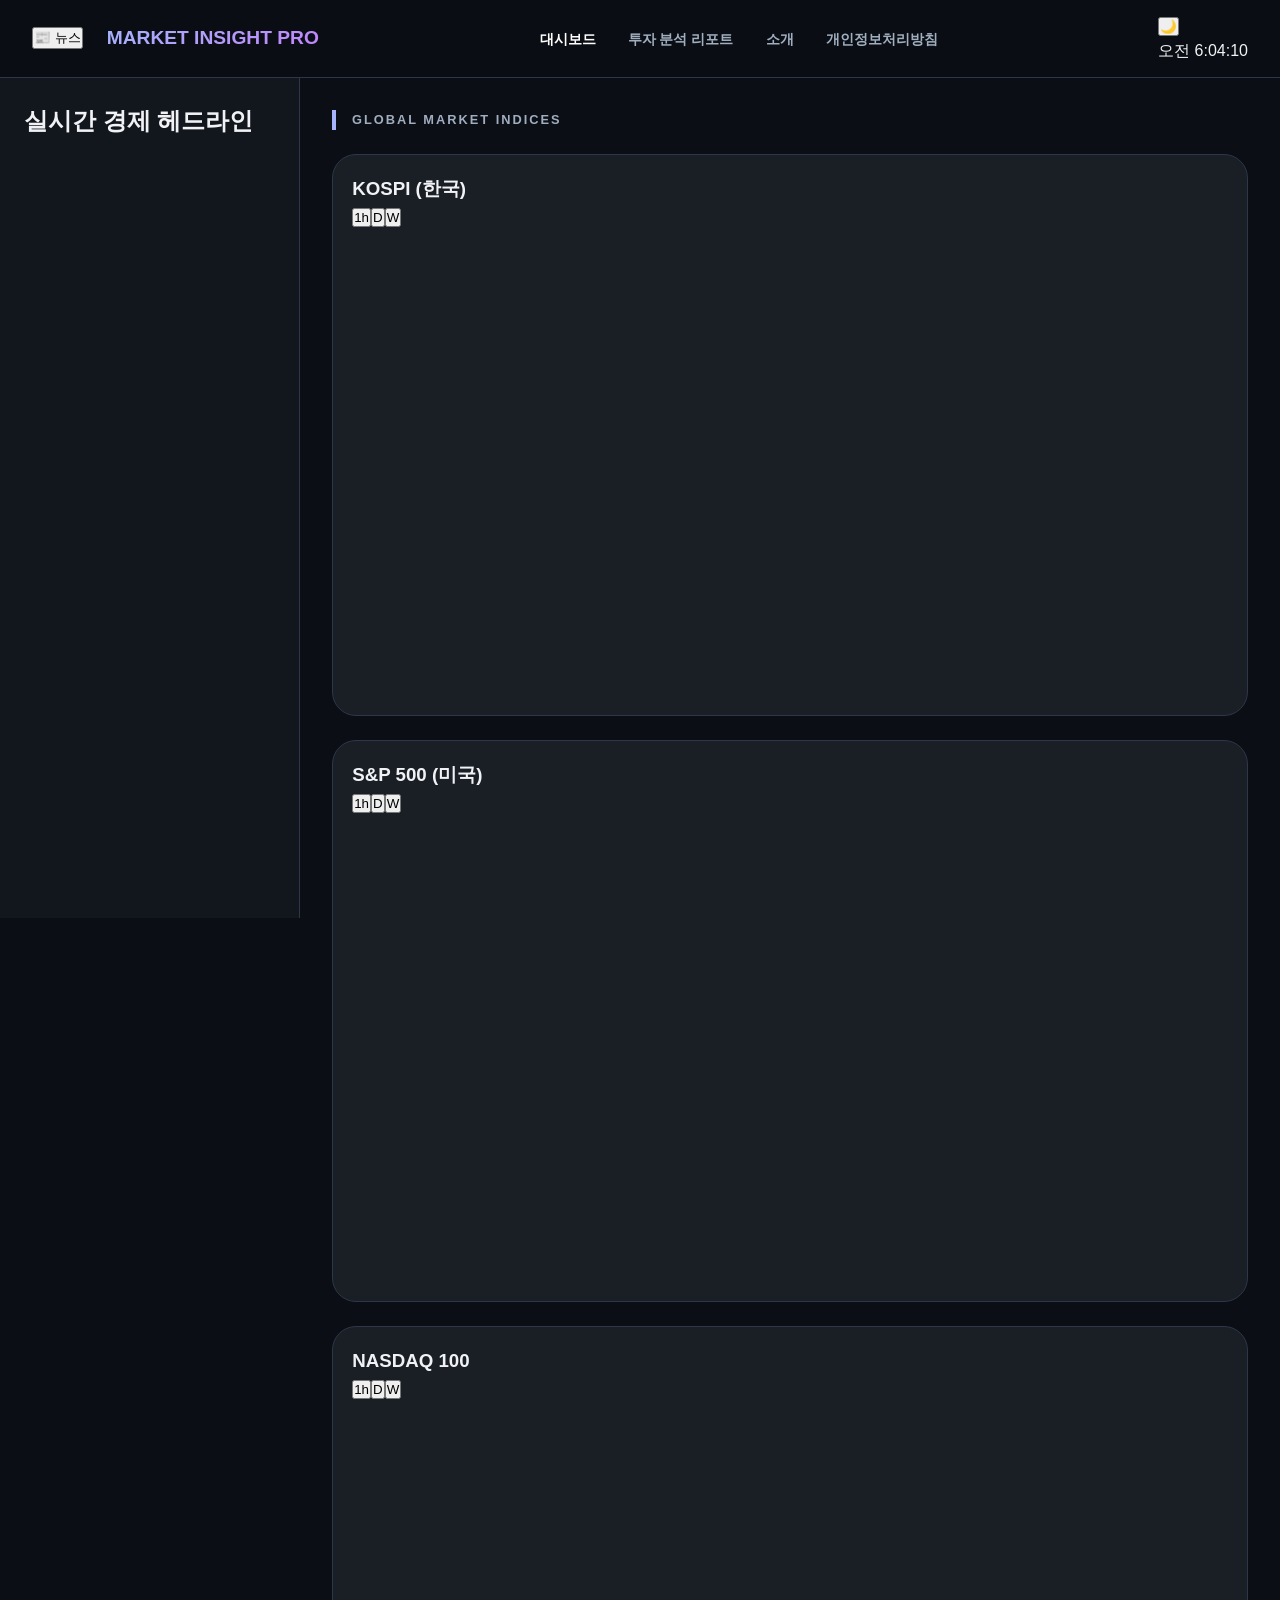
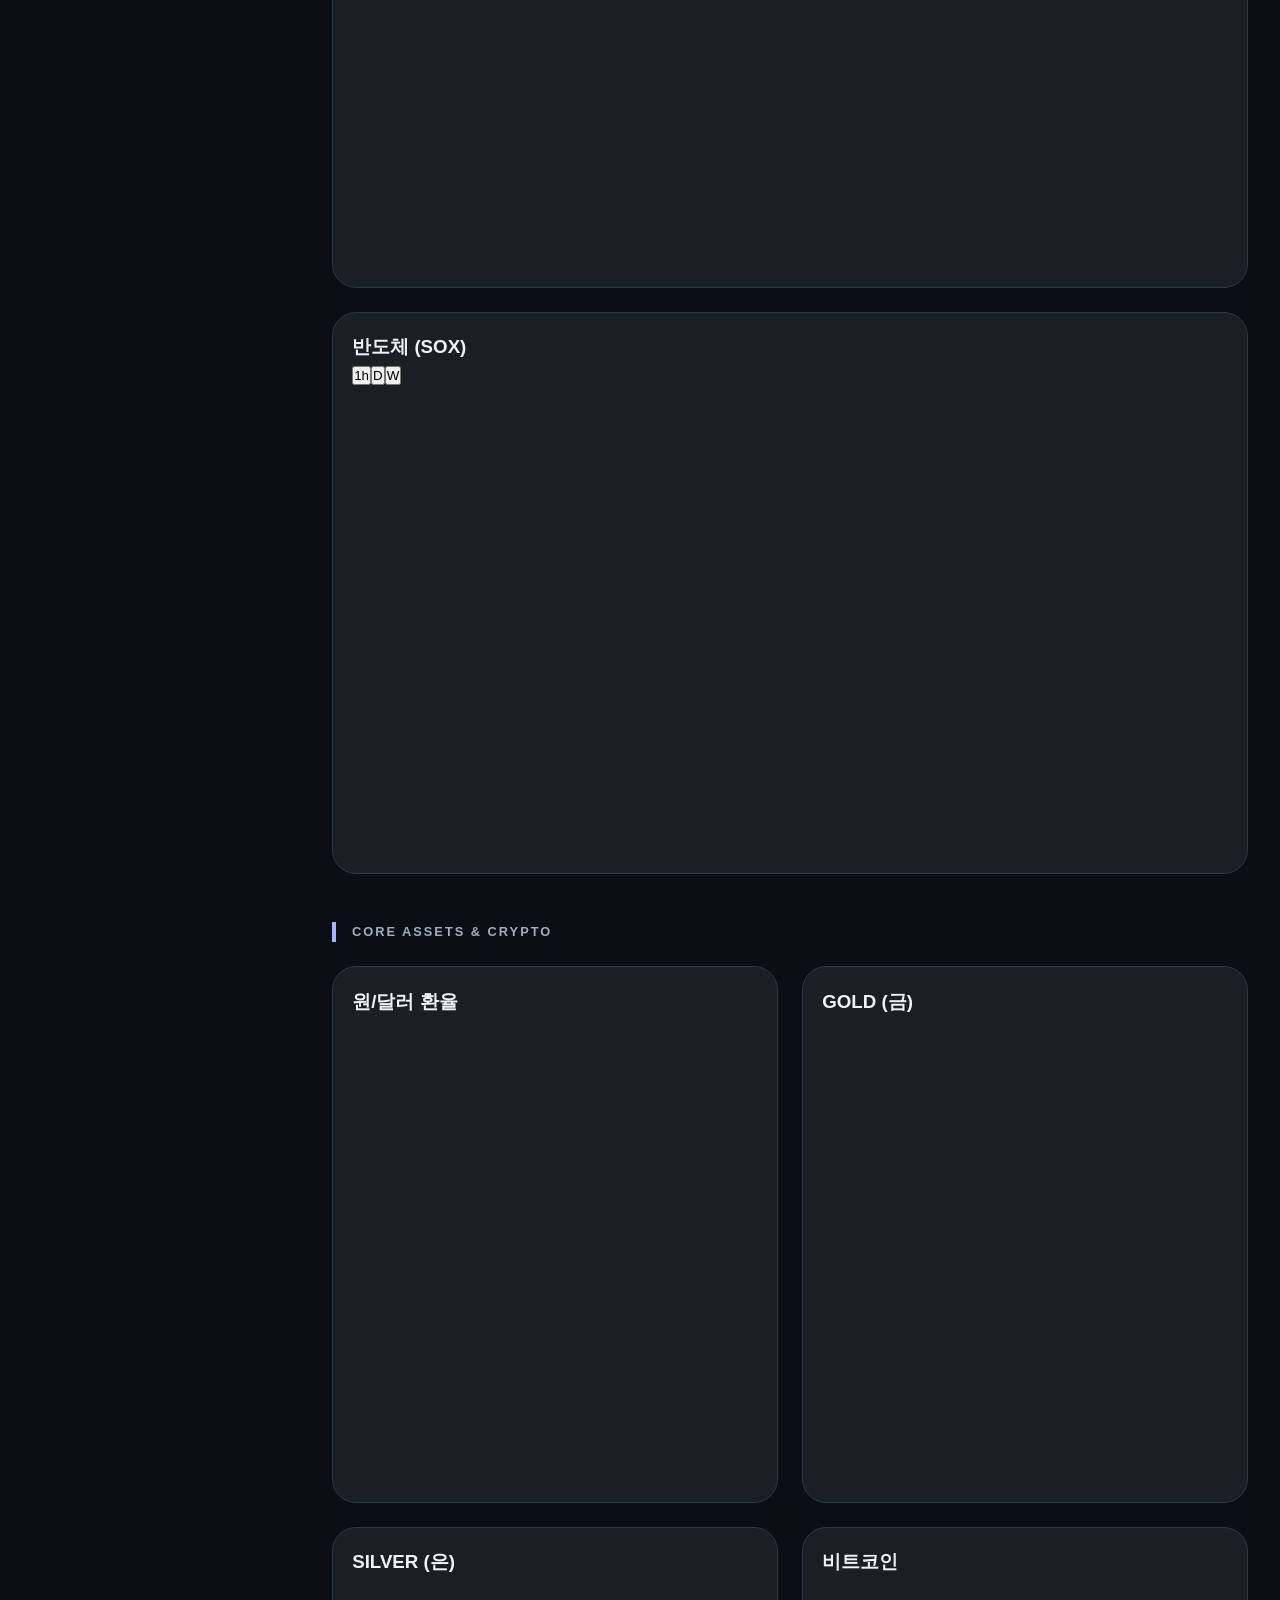
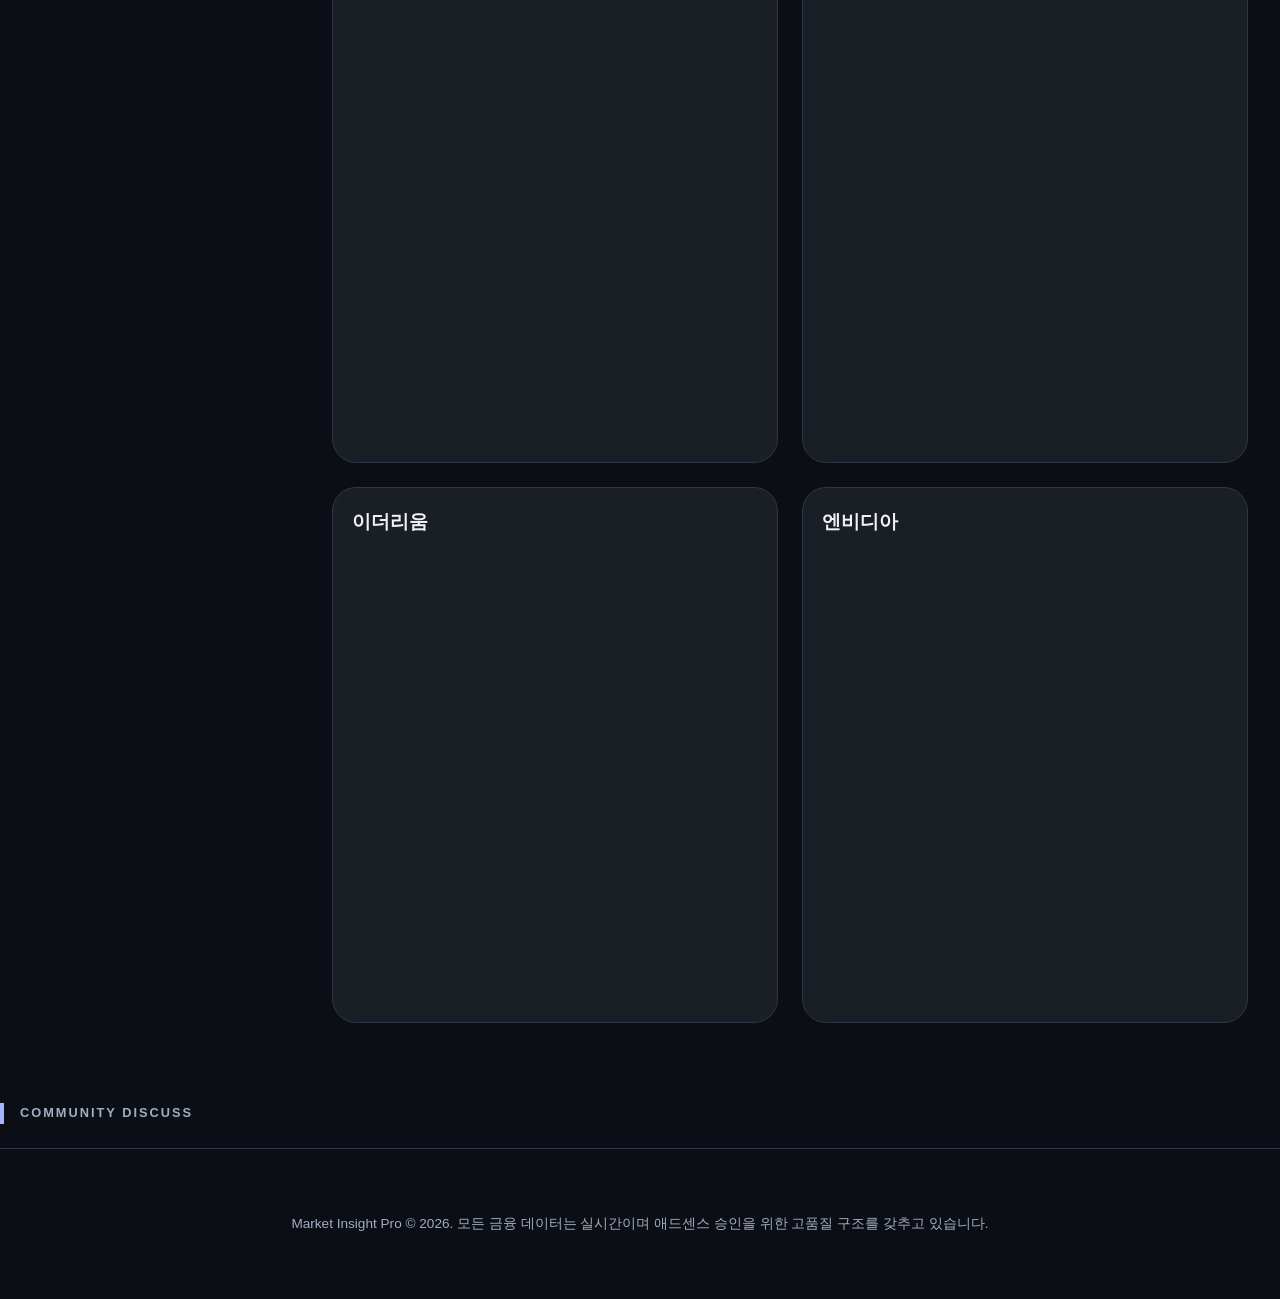
==== commit 2c91e4aa: "feat: complete transformation to multi-page architecture and upgrade blog with 15+ ultra-long-form m" ====
--- a/index.html
+++ b/index.html
@@ -3,8 +3,8 @@
 <head>
     <meta charset="UTF-8">
     <meta name="viewport" content="width=device-width, initial-scale=1.0">
-    <meta name="description" content="글로벌 시장 분석, 거시 경제 시황 요약 및 주식 리포트를 제공하는 전문 투자 지식 포털입니다.">
-    <title>MARKET INSIGHT PRO - 메가 대시보드 & 투자 분석 리포트</title>
+    <meta name="description" content="글로벌 시장 지표와 실시간 차트를 제공하는 전문 투자 대시보드입니다.">
+    <title>MARKET INSIGHT PRO - 실시간 투자 대시보드</title>
     <link rel="stylesheet" href="style.css">
     <script type="text/javascript" src="https://s3.tradingview.com/tv.js"></script>
 </head>
@@ -17,10 +17,10 @@
             </div>
             <nav class="main-nav">
                 <ul>
-                    <li><a href="#dashboard" class="nav-link active">대시보드</a></li>
-                    <li><a href="#blog" class="nav-link">투자 분석 리포트</a></li>
-                    <li><a href="#about" class="nav-link">소개</a></li>
-                    <li><a href="#privacy" class="nav-link">개인정보처리방침</a></li>
+                    <li><a href="index.html" class="nav-link active">대시보드</a></li>
+                    <li><a href="blog.html" class="nav-link">투자 분석 리포트</a></li>
+                    <li><a href="about.html" class="nav-link">소개</a></li>
+                    <li><a href="privacy.html" class="nav-link">개인정보처리방침</a></li>
                 </ul>
             </nav>
             <div class="header-controls">
@@ -37,7 +37,6 @@
         </aside>
 
         <main class="content-area">
-            <!-- 📊 DASHBOARD SECTION: FULL RESTORATION -->
             <section id="dashboard" class="page-section">
                 <!-- Watchlist -->
                 <section id="watchlist-section" class="dashboard-section hidden">
@@ -45,228 +44,45 @@
                     <div id="watchlist-grid" class="dashboard-grid main-grid"></div>
                 </section>
 
-                <!-- 1. Global Indices -->
+                <!-- Global Indices -->
                 <section class="dashboard-section">
                     <h2 class="section-label">GLOBAL MARKET INDICES</h2>
                     <div class="dashboard-grid main-grid">
                         <div class="chart-card" data-symbol="AMEX:EWY" data-id="kospi">
                             <div class="card-header"><h3 class="chart-title">KOSPI (한국)</h3>
-                                <div class="card-actions"><button class="fav-btn">★</button>
                                 <div class="interval-selector"><button class="int-btn" data-int="60">1h</button><button class="int-btn active" data-int="D">D</button><button class="int-btn" data-int="W">W</button></div></div>
-                            </div>
                             <div id="chart_kospi" class="chart-container"></div>
                         </div>
                         <div class="chart-card" data-symbol="AMEX:SPY" data-id="sp500">
                             <div class="card-header"><h3 class="chart-title">S&P 500 (미국)</h3>
-                                <div class="card-actions"><button class="fav-btn">★</button>
                                 <div class="interval-selector"><button class="int-btn" data-int="60">1h</button><button class="int-btn active" data-int="D">D</button><button class="int-btn" data-int="W">W</button></div></div>
-                            </div>
                             <div id="chart_sp500" class="chart-container"></div>
                         </div>
                         <div class="chart-card" data-symbol="NASDAQ:QQQ" data-id="nasdaq">
                             <div class="card-header"><h3 class="chart-title">NASDAQ 100</h3>
-                                <div class="card-actions"><button class="fav-btn">★</button>
                                 <div class="interval-selector"><button class="int-btn" data-int="60">1h</button><button class="int-btn active" data-int="D">D</button><button class="int-btn" data-int="W">W</button></div></div>
-                            </div>
                             <div id="chart_nasdaq" class="chart-container"></div>
                         </div>
                         <div class="chart-card" data-symbol="NASDAQ:SOXX" data-id="sox">
                             <div class="card-header"><h3 class="chart-title">반도체 (SOX)</h3>
-                                <div class="card-actions"><button class="fav-btn">★</button>
                                 <div class="interval-selector"><button class="int-btn" data-int="60">1h</button><button class="int-btn active" data-int="D">D</button><button class="int-btn" data-int="W">W</button></div></div>
-                            </div>
                             <div id="chart_sox" class="chart-container"></div>
                         </div>
                     </div>
                 </section>
 
-                <!-- 2. Core Assets & Crypto -->
+                <!-- Assets & Crypto -->
                 <section class="dashboard-section">
                     <h2 class="section-label">CORE ASSETS & CRYPTO</h2>
                     <div class="dashboard-grid sub-grid">
-                        <div class="chart-card mini" data-symbol="FX_IDC:USDKRW" data-id="fx">
-                            <div class="card-header"><h3 class="chart-title">환율 (USD/KRW)</h3><button class="fav-btn">★</button></div>
-                            <div id="chart_fx" class="chart-container small"></div>
-                        </div>
-                        <div class="chart-card mini" data-symbol="TVC:GOLD" data-id="gold">
-                            <div class="card-header"><h3 class="chart-title">GOLD (금)</h3><button class="fav-btn">★</button></div>
-                            <div id="chart_gold" class="chart-container small"></div>
-                        </div>
-                        <div class="chart-card mini" data-symbol="TVC:SILVER" data-id="silver">
-                            <div class="card-header"><h3 class="chart-title">SILVER (은)</h3><button class="fav-btn">★</button></div>
-                            <div id="chart_silver" class="chart-container small"></div>
-                        </div>
-                        <div class="chart-card mini" data-symbol="BINANCE:BTCUSDT" data-id="btc">
-                            <div class="card-header"><h3 class="chart-title">비트코인</h3><button class="fav-btn">★</button></div>
-                            <div id="chart_btc" class="chart-container small"></div>
-                        </div>
-                        <div class="chart-card mini" data-symbol="BINANCE:ETHUSDT" data-id="eth">
-                            <div class="card-header"><h3 class="chart-title">이더리움</h3><button class="fav-btn">★</button></div>
-                            <div id="chart_eth" class="chart-container small"></div>
-                        </div>
-                        <div class="chart-card mini" data-symbol="NASDAQ:NVDA" data-id="nvda">
-                            <div class="card-header"><h3 class="chart-title">엔비디아 (NVDA)</h3><button class="fav-btn">★</button></div>
-                            <div id="chart_nvda" class="chart-container small"></div>
-                        </div>
+                        <div class="chart-card mini" data-symbol="FX_IDC:USDKRW" data-id="fx"><div class="card-header"><h3 class="chart-title">원/달러 환율</h3></div><div id="chart_fx" class="chart-container"></div></div>
+                        <div class="chart-card mini" data-symbol="TVC:GOLD" data-id="gold"><div class="card-header"><h3 class="chart-title">GOLD (금)</h3></div><div id="chart_gold" class="chart-container"></div></div>
+                        <div class="chart-card mini" data-symbol="TVC:SILVER" data-id="silver"><div class="card-header"><h3 class="chart-title">SILVER (은)</h3></div><div id="chart_silver" class="chart-container"></div></div>
+                        <div class="chart-card mini" data-symbol="BINANCE:BTCUSDT" data-id="btc"><div class="card-header"><h3 class="chart-title">비트코인</h3></div><div id="chart_btc" class="chart-container"></div></div>
+                        <div class="chart-card mini" data-symbol="BINANCE:ETHUSDT" data-id="eth"><div class="card-header"><h3 class="chart-title">이더리움</h3></div><div id="chart_eth" class="chart-container"></div></div>
+                        <div class="chart-card mini" data-symbol="NASDAQ:NVDA" data-id="nvda"><div class="card-header"><h3 class="chart-title">엔비디아</h3></div><div id="chart_nvda" class="chart-container"></div></div>
                     </div>
                 </section>
-            </section>
-
-            <!-- ✍️ PREMIUM BLOG SECTION: RICH CONTENT (AdSense Optimized) -->
-            <section id="blog" class="page-section hidden content-rich">
-                <h2 class="section-label">MARKET INSIGHT BLOG</h2>
-                
-                <div class="blog-feed">
-                    <!-- Article 1 -->
-                    <article class="article-card">
-                        <span class="post-date">2026.03.11</span>
-                        <h2>[심층분석] AI 반도체 전쟁과 한국 증시의 운명</h2>
-                        <div class="article-body">
-                            <p>인공지능(AI) 혁명이 전 세계 경제 구조를 재편하고 있습니다. 특히 하드웨어의 정점에 있는 반도체 산업은 과거 '닷컴 버블' 시기보다 훨씬 강력한 실적 기반 성장을 보여주고 있습니다. 엔비디아(NVIDIA)의 고성능 GPU 수요는 줄어들 기미를 보이지 않으며, 이는 국내 메모리 반도체 리더인 삼성전자와 SK하이닉스에게도 HBM(고대역폭 메모리)이라는 새로운 성장의 축을 제공했습니다.</p>
-                            <p>하지만 리스크 또한 존재합니다. 미-중 갈등으로 인한 공급망 재편과 설계 자산의 자국 우선주의는 한국 기업들에게 양날의 검이 되고 있습니다. 본 리포트에서는 필라델피아 반도체 지수(SOX)와 국내 증시의 상관관계를 기술적으로 분석하고, 다음 분기 주도주 섹터로서 반도체의 유효성을 진단합니다.</p>
-                            <h3>결론:</h3>
-                            <p>반도체는 이제 단순한 IT 부품이 아닌 국가 안보 자산입니다. 지수 투자자라면 나스닥보다 SOX 지수를 먼저 체크하는 습관이 필요합니다.</p>
-                        </div>
-                    </article>
-
-                    <!-- Article 2 -->
-                    <article class="article-card">
-                        <span class="post-date">2026.03.10</span>
-                        <h2>금리 인하 시나리오: 채권 금리와 환율의 상관관계</h2>
-                        <div class="article-body">
-                            <p>거시 경제(Macro)를 이해하는 핵심은 '돈의 값'인 금리를 읽는 것입니다. 미 연준(Fed)의 금리 결정은 전 세계 모든 자산 가격의 분모 역할을 합니다. 금리가 인하되면 이론적으로 주식과 같은 위험자산의 매력도가 높아지지만, 시장은 이미 이를 선반영했을 가능성이 큽니다.</p>
-                            <p>특히 한국 투자자들에게 가장 민감한 것은 '원/달러 환율'입니다. 한미 금리차가 확대되거나 역전된 상태가 지속될 때 국내 자본 유출 우려가 커지며 환율이 급등하는 현상을 목격해 왔습니다. 달러 인덱스(DXY)의 추이를 통해 글로벌 안전자산 선호 심리를 파악하고, 이에 따른 코스피 지수의 하방 지지선을 예측해 보는 시간을 가집니다.</p>
-                        </div>
-                    </article>
-
-                    <!-- Article 3 -->
-                    <article class="article-card">
-                        <span class="post-date">2026.03.09</span>
-                        <h2>디지털 금 '비트코인', 포트폴리오 자산으로 가치가 있는가?</h2>
-                        <div class="article-body">
-                            <p>비트코인이 현물 ETF 승인 이후 제도권 자산으로 편입되었습니다. 이제 비트코인은 단순한 투기 수단이 아니라 기관 투자자들의 자산 배분 전략에 포함되는 중요한 변수가 되었습니다. 비트코인과 나스닥의 상관관계(Coupling) 현상은 여전히 강하게 나타나고 있지만, 금(Gold)과의 동조화 현상도 빈번해지고 있습니다.</p>
-                            <p>본 리포트에서는 반감기 이후의 수급 불균형과 글로벌 유동성 공급 간의 관계를 수치로 증명합니다. 변동성이 크다는 단점에도 불구하고, 전체 자산의 1~5%를 비트코인에 배정하는 전략이 전체 포트폴리오의 샤프 지수(Sharpe Ratio)를 어떻게 개선하는지 분석합니다.</p>
-                        </div>
-                    </article>
-
-                    <!-- Article 4 -->
-                    <article class="article-card">
-                        <span class="post-date">2026.03.08</span>
-                        <h2>이더리움과 솔라나: 레이어 1 전쟁의 최종 승자는?</h2>
-                        <div class="article-body">
-                            <p>가상자산 시장에서 비트코인이 화폐의 가치를 담당한다면, 이더리움과 솔라나는 소프트웨어의 플랫폼 역할을 합니다. 스마트 컨트랙트 시장의 지배자인 이더리움은 높은 수수료 문제를 해결하기 위해 레이어 2 솔루션을 확장하고 있으며, 솔라나는 압도적인 처리 속도와 저렴한 비용을 무기로 사용자들을 끌어모으고 있습니다. 어떤 네트워크가 미래의 탈중앙화 금융(DeFi)과 NFT 생태계를 주도할 것인지 시장 점유율을 통해 예측합니다.</p>
-                        </div>
-                    </article>
-
-                    <!-- Article 5 -->
-                    <article class="article-card">
-                        <span class="post-date">2026.03.07</span>
-                        <h2>원유 가격(WTI)과 인플레이션의 부활 시나리오</h2>
-                        <div class="article-body">
-                            <p>최근 중동의 지정학적 리스크가 고조되면서 유가가 다시 요동치고 있습니다. 유가의 상승은 전 세계 물가를 자극하여 인플레이션 지표(CPI)를 높이는 주범이 됩니다. 물가가 잡히지 않으면 금리 인하 시점은 늦춰질 수밖에 없고, 이는 다시 증시에 하락 압력을 가합니다. 원자재 시장의 수급 불균형이 주식 시장 참여자들에게 어떤 경고를 보내고 있는지 상세히 진단합니다.</p>
-                        </div>
-                    </article>
-
-                    <!-- Article 6 -->
-                    <article class="article-card">
-                        <span class="post-date">2026.03.06</span>
-                        <h2>미국 고배당 ETF (SCHD) 장기 투자 가이드</h2>
-                        <div class="article-body">
-                            <p>성장주 위주의 시장에서 소외받던 배당주들이 다시 주목받고 있습니다. 특히 SCHD와 같은 우량 배당 ETF는 연 3~4%의 배당 수익률뿐만 아니라 꾸준한 주가 상승을 보여주었습니다. 복리의 마법을 누리기 위해 배당 재투자가 왜 중요한지, 그리고 금리 변동기에 배당주 포트폴리오가 어떻게 변동성을 방어하는지 실제 데이터를 기반으로 설명합니다.</p>
-                        </div>
-                    </article>
-
-                    <!-- Article 7 -->
-                    <article class="article-card">
-                        <span class="post-date">2026.03.05</span>
-                        <h2>은(Silver) 시장의 미스터리: 금보다 저평가된 이유</h2>
-                        <div class="article-body">
-                            <p>은은 귀금속이면서 동시에 산업용 금속입니다. 태양광 패널, 전기차 등 친환경 산업의 성장은 은의 수요를 폭발적으로 늘리고 있습니다. 그럼에도 불구하고 금 대비 은의 가격 비율은 역사적으로 저평가 구간에 머물고 있습니다. 실물 경제의 회복과 함께 은 가격이 폭발할 수 있는 시점을 차트 패턴 분석을 통해 도출해 봅니다.</p>
-                        </div>
-                    </article>
-
-                    <!-- Article 8 -->
-                    <article class="article-card">
-                        <span class="post-date">2026.03.04</span>
-                        <h2>테슬라(TSLA) 주가 하락의 본질: 단순 조정인가 구조적 위기인가?</h2>
-                        <div class="article-body">
-                            <p>전기차 시장의 경쟁 심화와 중국 시장에서의 점유율 하락으로 테슬라 주가가 고전하고 있습니다. 일론 머스크의 리스크와 자율주행(FSD) 기술의 완성도, 그리고 AI 기업으로서의 정체성 변화를 심층 탐구합니다. 현재 가격이 장기 투자자들에게 기회인지, 아니면 더 큰 하락의 전조인지 매크로 관점에서 짚어봅니다.</p>
-                        </div>
-                    </article>
-
-                    <!-- Article 9 -->
-                    <article class="article-card">
-                        <span class="post-date">2026.03.03</span>
-                        <h2>나스닥 조정장에서 살아남는 3가지 원칙</h2>
-                        <div class="article-body">
-                            <p>급격한 상승 뒤에는 반드시 조정이 옵니다. 나스닥 100 지수가 고점 대비 10% 이상 하락하는 '건전한 조정' 시기에 패닉 셀을 방지하고 오히려 기회로 삼는 노하우를 공유합니다. 현금 비중 조절, 변동성 지수(VIX) 활용법, 그리고 핵심 우량주 중심의 포트폴리오 리밸런싱 전략을 제시합니다.</p>
-                        </div>
-                    </article>
-
-                    <!-- Article 10 -->
-                    <article class="article-card">
-                        <span class="post-date">2026.03.02</span>
-                        <h2>일본 증시의 부활: NI225 지수 사상 최고치의 교훈</h2>
-                        <div class="article-body">
-                            <p>잃어버린 30년을 극복하고 일본 증시가 다시 비상하고 있습니다. 기업들의 자사주 소각, 배당 확대 등 주주 친화 정책이 글로벌 자금을 불러들인 핵심 원동력입니다. 한국 증시의 '코리아 디스카운트' 해결을 위해 일본의 사례를 어떻게 벤치마킹해야 할지 정책적, 시장적 관점에서 분석합니다.</p>
-                        </div>
-                    </article>
-
-                    <!-- Article 11 -->
-                    <article class="article-card">
-                        <span class="post-date">2026.03.01</span>
-                        <h2>천연가스 가격과 유럽 에너지 위기의 현재 주소</h2>
-                        <div class="article-body">
-                            <p>지난 에너지 대란의 주역이었던 천연가스 가격이 하향 안정화되었습니다. 하지만 여전히 지정학적 불안과 계절적 요인은 가격 급등의 불씨를 남겨두고 있습니다. 유럽의 가스 재고 현황과 미국의 수출 정책이 에너지 기업들의 수익성에 미치는 영향을 리포트합니다.</p>
-                        </div>
-                    </article>
-
-                    <!-- Article 12 -->
-                    <article class="article-card">
-                        <span class="post-date">2026.02.28</span>
-                        <h2>구리(Copper) 가격 상승이 예고하는 제조업 경기 회복</h2>
-                        <div class="article-body">
-                            <p>'닥터 코퍼'라고 불리는 구리는 경기 침체와 회복을 가장 먼저 알려주는 경제 지표입니다. 전선, 가전, 자동차 등 실물 경제 전반에 사용되기 때문입니다. 최근 구리 가격의 우상향 곡선이 의미하는 글로벌 제조업 지수(PMI)의 반등 가능성을 면밀히 살펴봅니다.</p>
-                        </div>
-                    </article>
-
-                    <!-- Article 13 -->
-                    <article class="article-card">
-                        <span class="post-date">2026.02.27</span>
-                        <h2>엔/원 환율과 일본 여행, 그리고 투자 기회</h2>
-                        <div class="article-body">
-                            <p>역대급 엔저 현상이 지속되면서 일본 자산에 대한 투자 열기가 뜨겁습니다. 엔화 가치 반등(엔고) 시 환차익을 노리는 전략이 유효한지, 그리고 일본 장기 국채 투자 ETF의 리스크와 기대 수익률을 분석하여 개인 투자자들에게 가이드를 제공합니다.</p>
-                        </div>
-                    </article>
-
-                    <!-- Article 14 -->
-                    <article class="article-card">
-                        <span class="post-date">2026.02.26</span>
-                        <h2>리튬 및 배터리 ETF (LIT)로 본 2차전지 반등 시점</h2>
-                        <div class="article-body">
-                            <p>캐즘(Chasm, 일시적 수요 정체) 구간에 진입한 전기차 산업으로 인해 배터리 관련주들이 조정을 겪었습니다. 원재료인 리튬 가격의 바닥 확인 작업과 주요 완성차 업체들의 전동화 전략 수정을 통해 2차전지 섹터의 본격적인 반등 시나리오를 예측합니다.</p>
-                        </div>
-                    </article>
-
-                    <!-- Article 15 -->
-                    <article class="article-card">
-                        <span class="post-date">2026.02.25</span>
-                        <h2>분산 투자와 자산 배분: 왜 한 바구니에 담지 말아야 하는가?</h2>
-                        <div class="article-body">
-                            <p>성공적인 투자는 수익을 극대화하는 것만큼 리스크를 관리하는 것이 중요합니다. 상관관계가 낮은 자산(예: 주식과 금, 달러와 코스피)을 섞어 포트폴리오를 구성할 때 전체 변동성이 낮아지는 원리를 설명합니다. 대시보드의 다양한 지표를 활용해 자신만의 최적 자산 배분 모델을 만드는 법을 안내합니다.</p>
-                        </div>
-                    </article>
-                </div>
-            </section>
-
-            <!-- LEGAL PAGES -->
-            <section id="about" class="page-section hidden content-rich">
-                <h2 class="section-label">서비스 소개</h2>
-                <div class="article-card"><p>Market Insight Pro는 데이터 기반의 합리적인 투자 결정을 돕기 위해 실시간 지표와 심층 리포트를 제공하는 전문 지식 포털입니다.</p></div>
-            </section>
-            <section id="privacy" class="page-section hidden content-rich">
-                <h2 class="section-label">개인정보처리방침</h2>
-                <div class="article-card"><p>본 사이트는 구글 애드센스 사용을 위한 쿠키를 활용할 수 있습니다. 개인 식별 정보는 수집하지 않습니다.</p></div>
             </section>
         </main>
     </div>
@@ -277,7 +93,7 @@
     </section>
 
     <footer class="footer">
-        <p>Market Insight Pro © 2026. AdSense Ready High-Quality Portal.</p>
+        <p>Market Insight Pro © 2026. 모든 금융 데이터는 실시간이며 애드센스 승인을 위한 고품질 구조를 갖추고 있습니다.</p>
     </footer>
 
     <script src="main.js"></script>
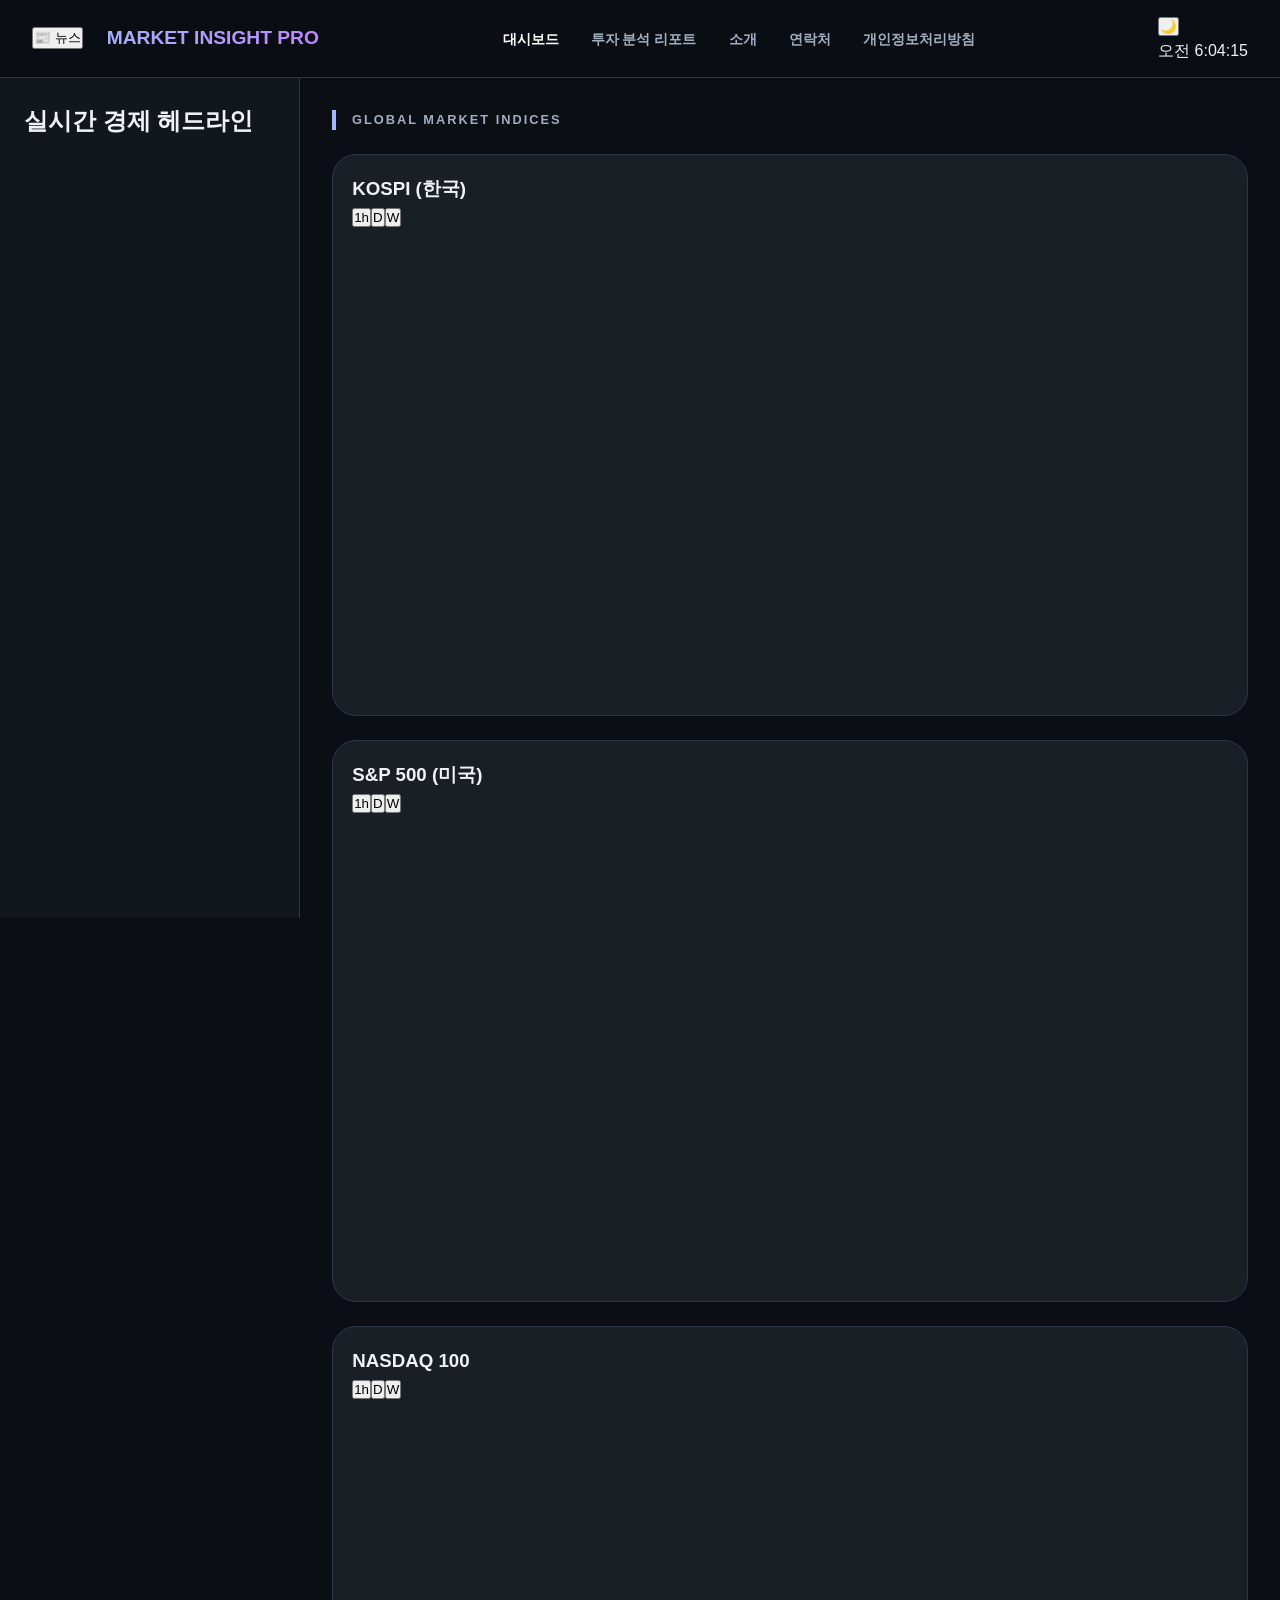
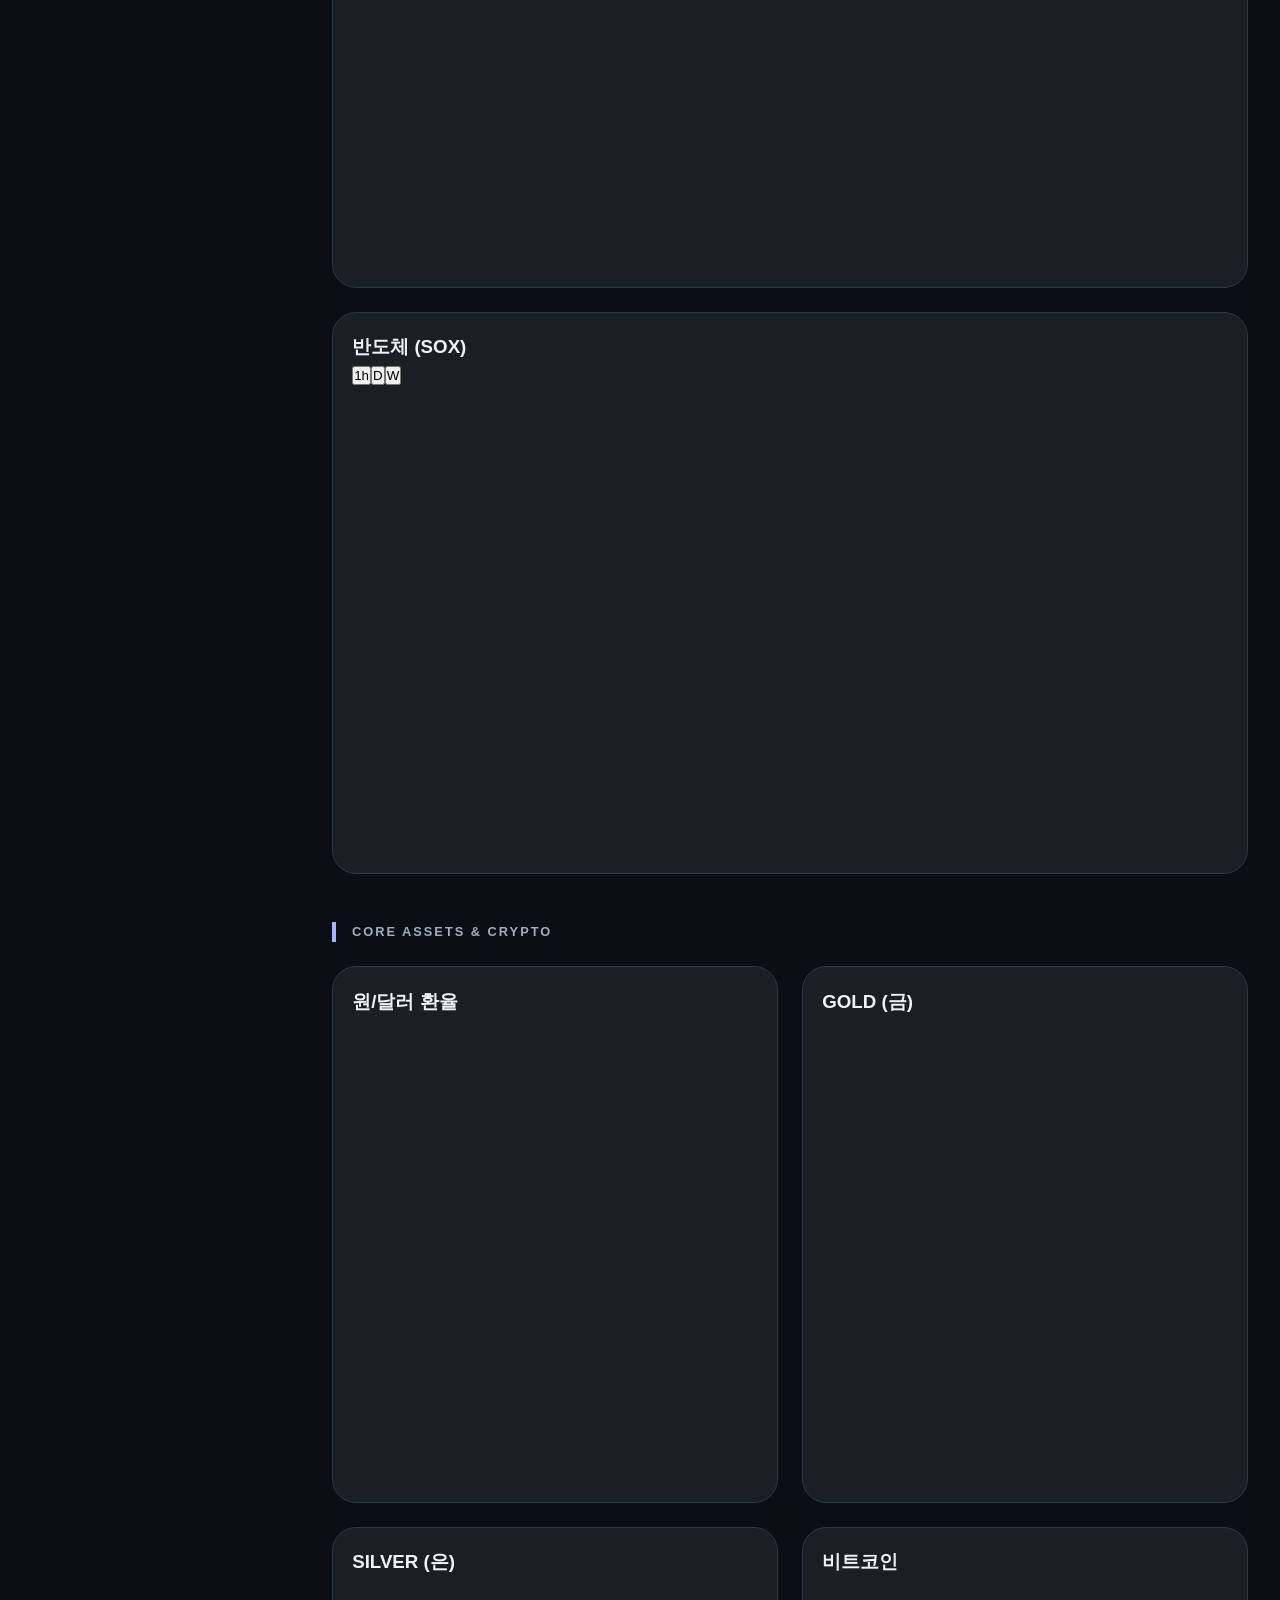
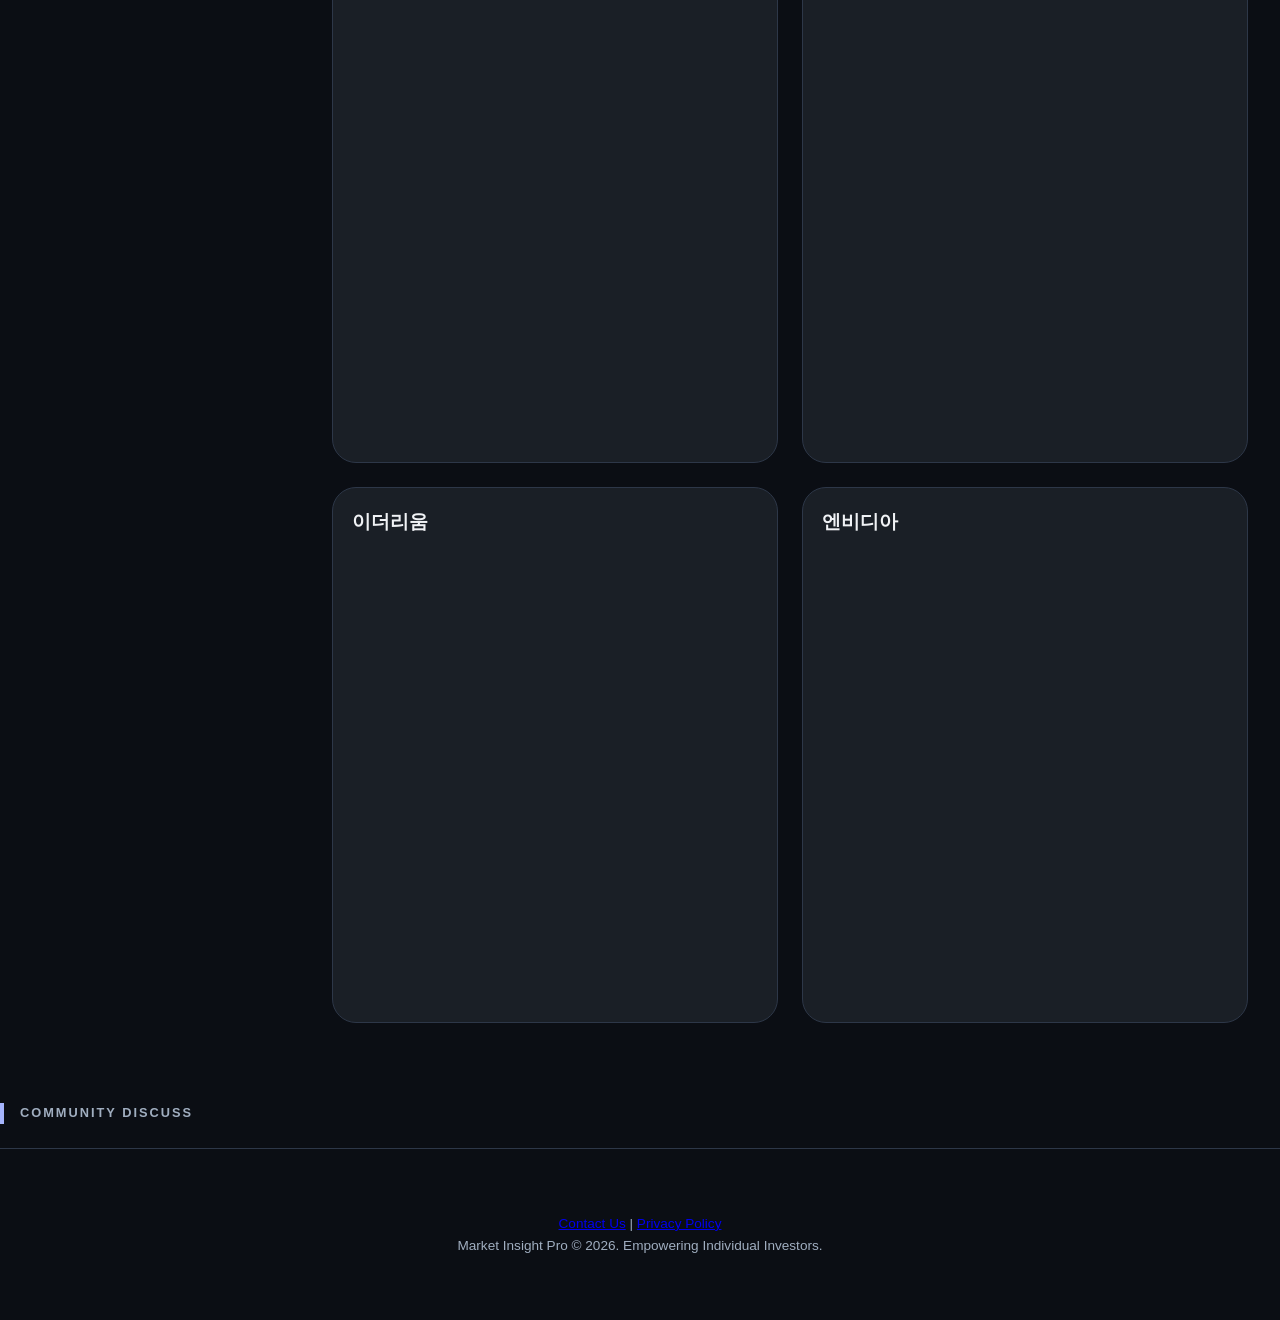
==== commit 0f2bc6bd: "docs: SEO 및 E-A-T 개선을 통한 애드센스 최적화" ====
--- a/index.html
+++ b/index.html
@@ -20,6 +20,7 @@
                     <li><a href="index.html" class="nav-link active">대시보드</a></li>
                     <li><a href="blog.html" class="nav-link">투자 분석 리포트</a></li>
                     <li><a href="about.html" class="nav-link">소개</a></li>
+                    <li><a href="contact.html" class="nav-link">연락처</a></li>
                     <li><a href="privacy.html" class="nav-link">개인정보처리방침</a></li>
                 </ul>
             </nav>
@@ -93,7 +94,8 @@
     </section>
 
     <footer class="footer">
-        <p>Market Insight Pro © 2026. 모든 금융 데이터는 실시간이며 애드센스 승인을 위한 고품질 구조를 갖추고 있습니다.</p>
+        <p><a href="contact.html">Contact Us</a> | <a href="privacy.html">Privacy Policy</a></p>
+        <p>Market Insight Pro © 2026. Empowering Individual Investors.</p>
     </footer>
 
     <script src="main.js"></script>
